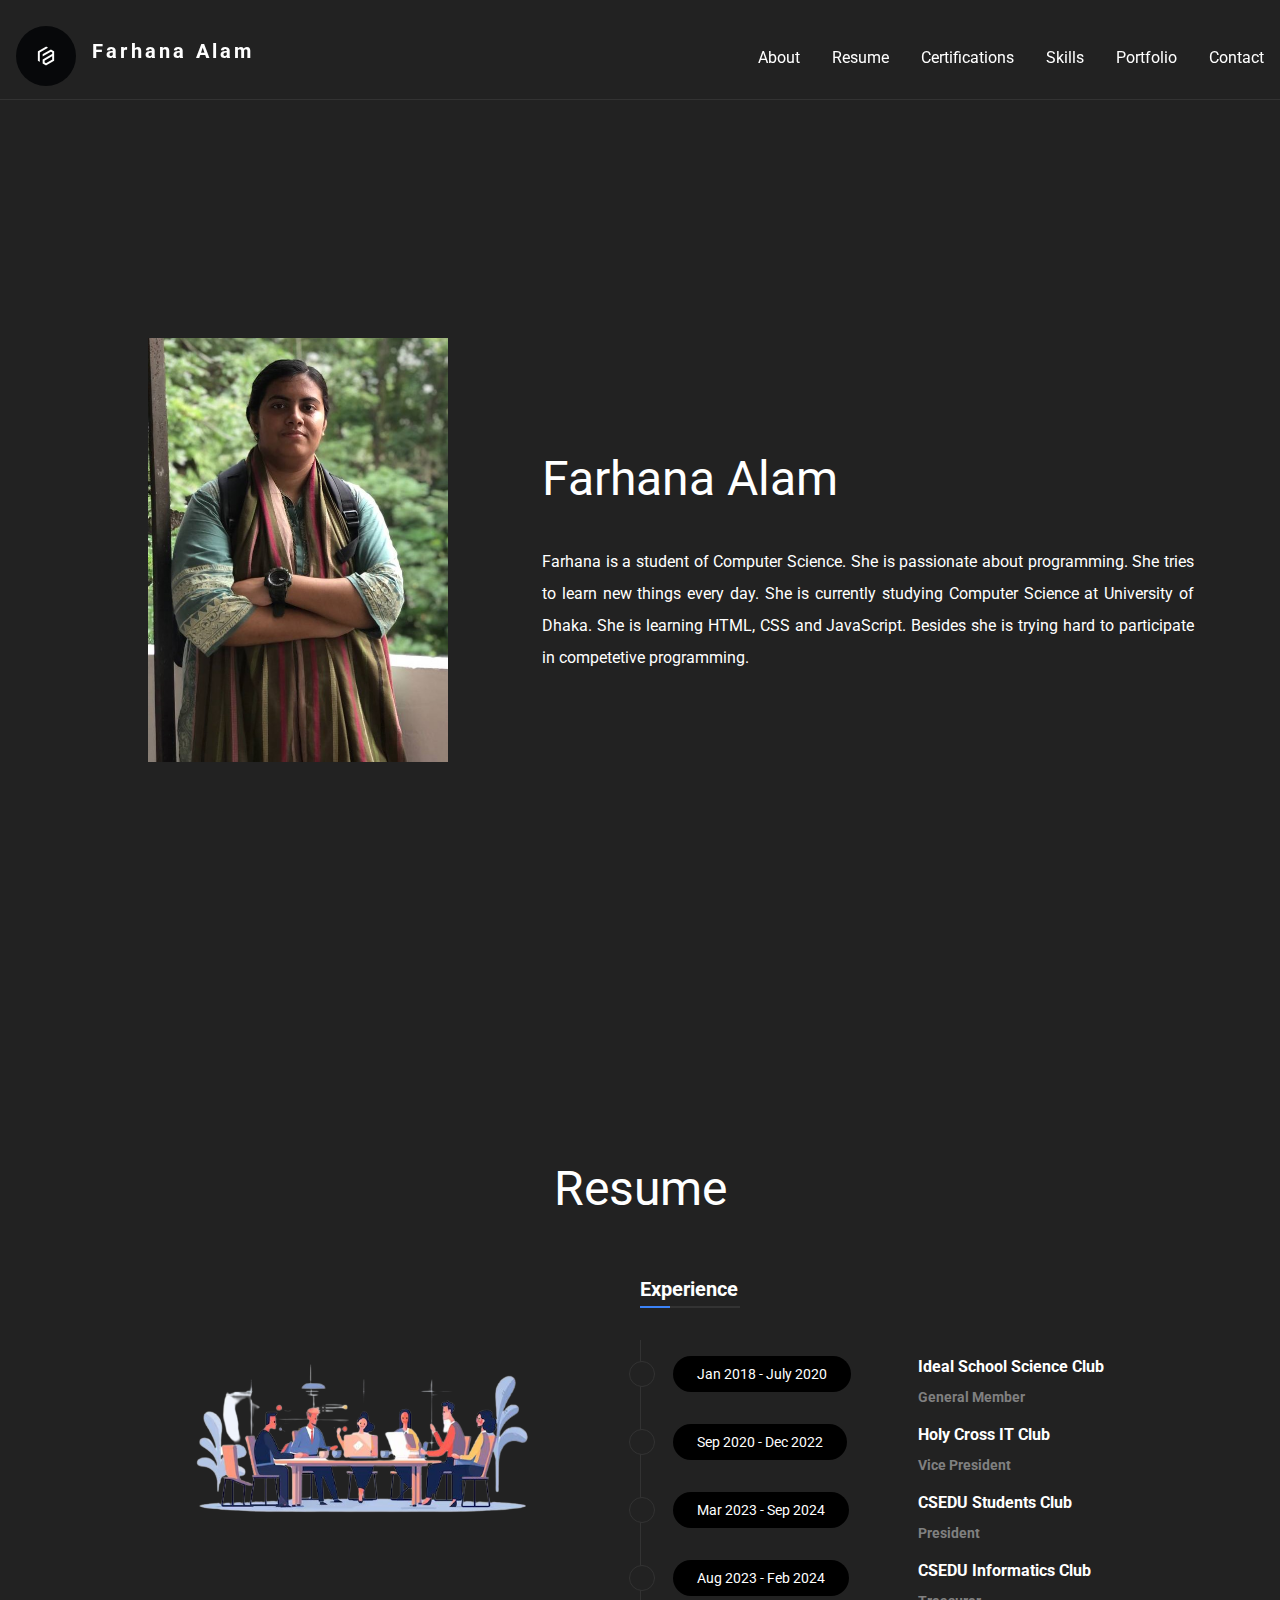
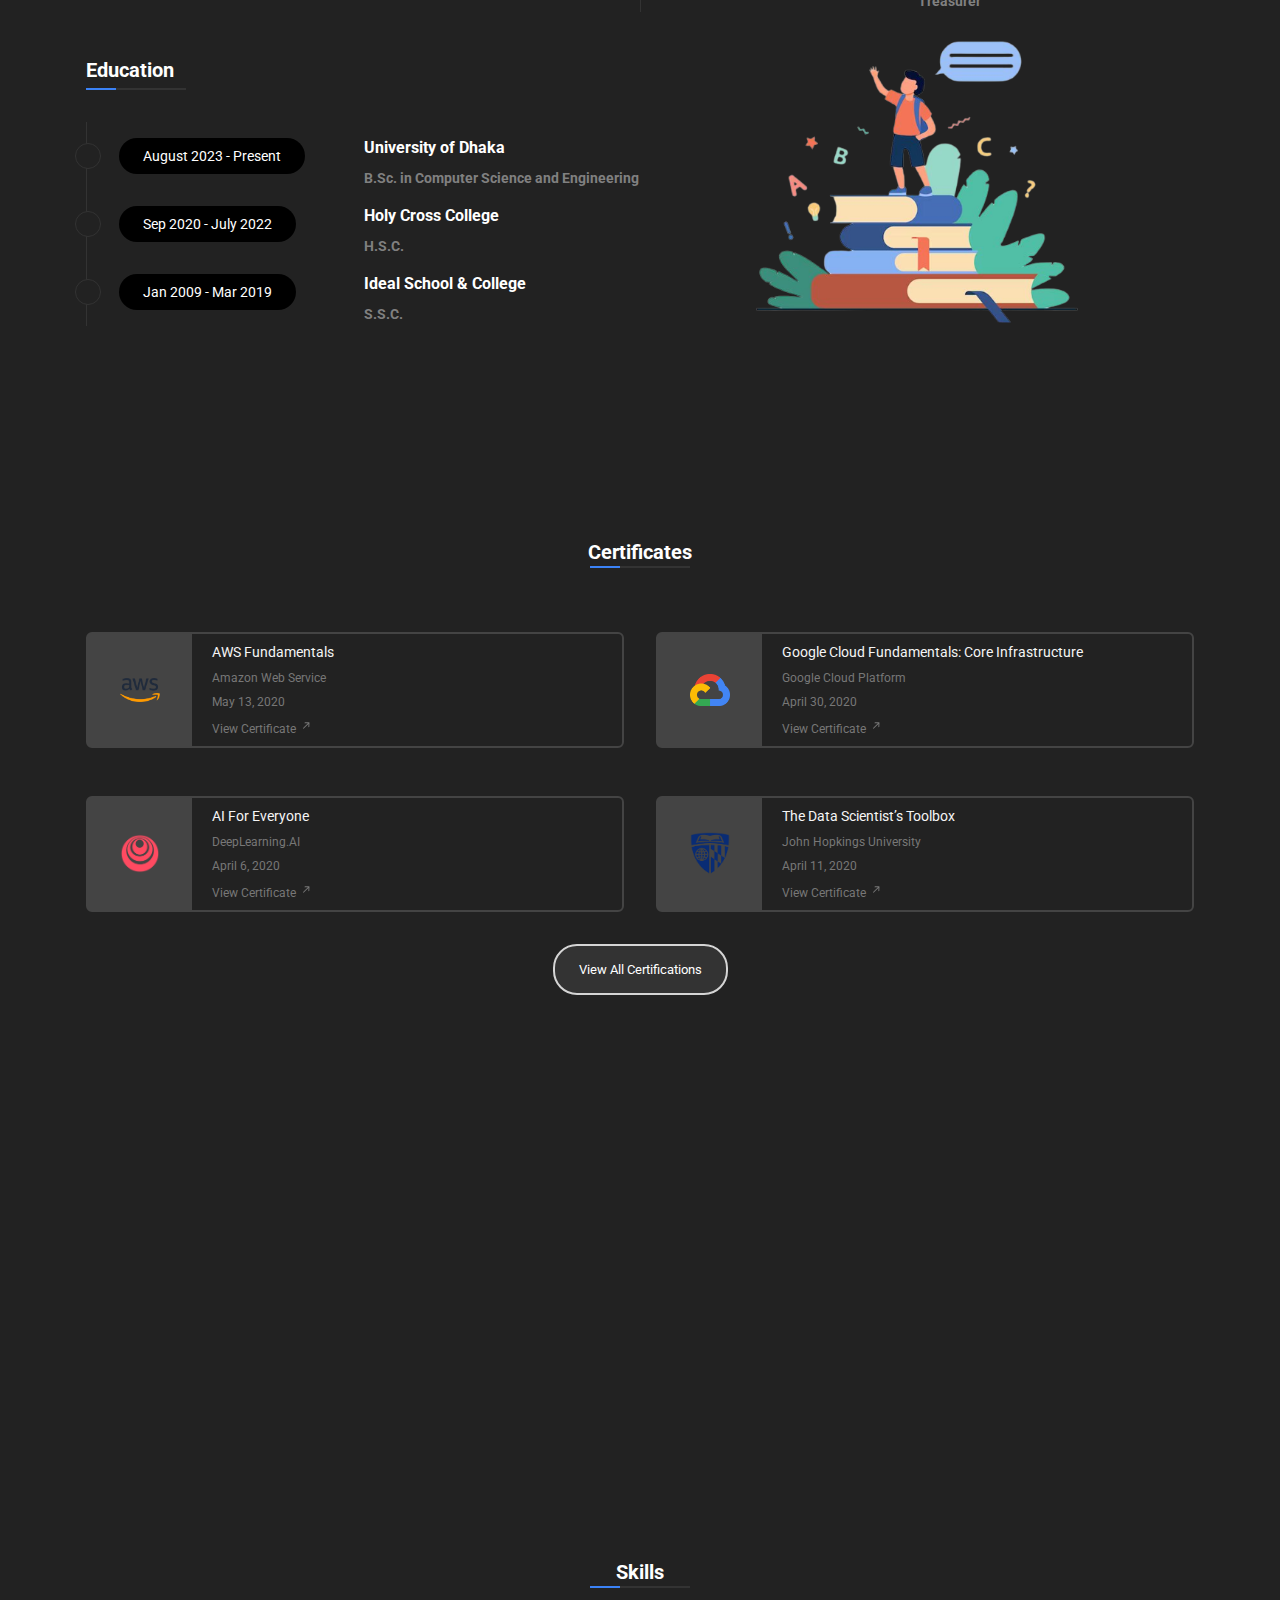
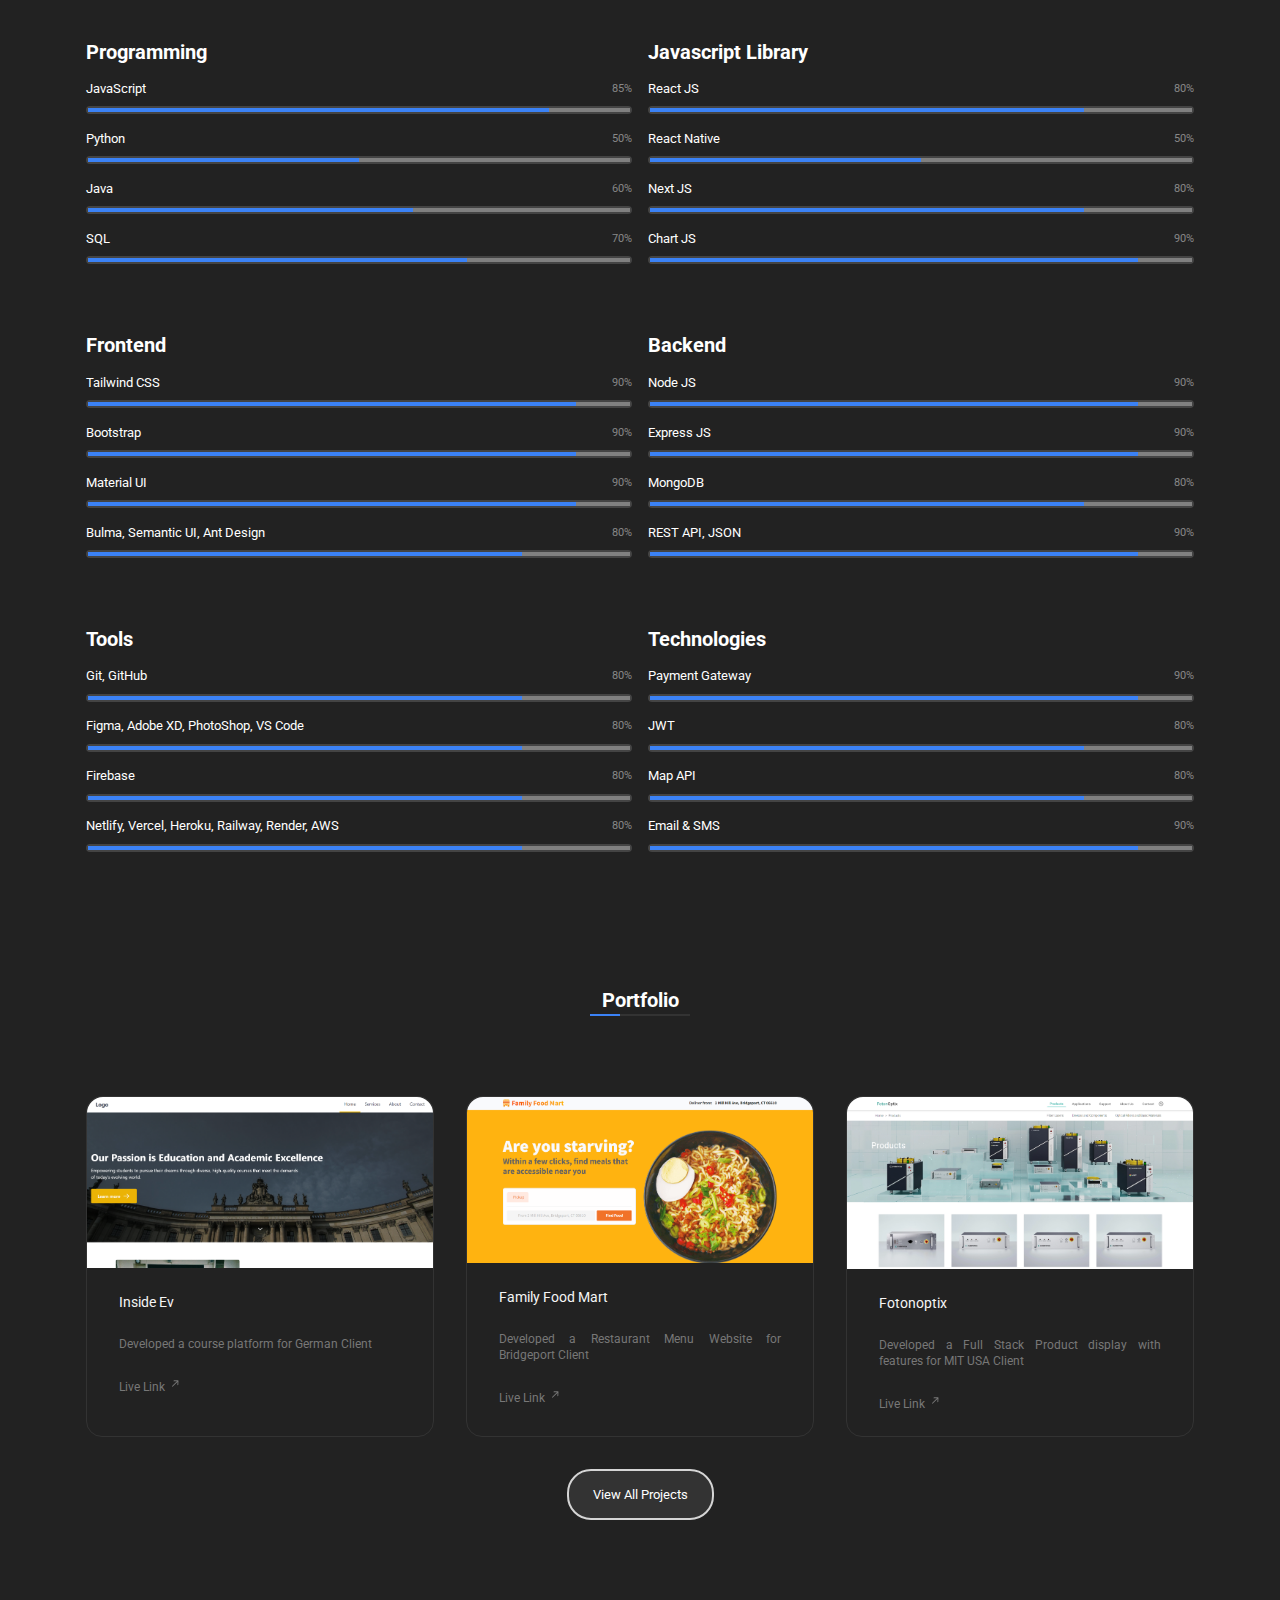
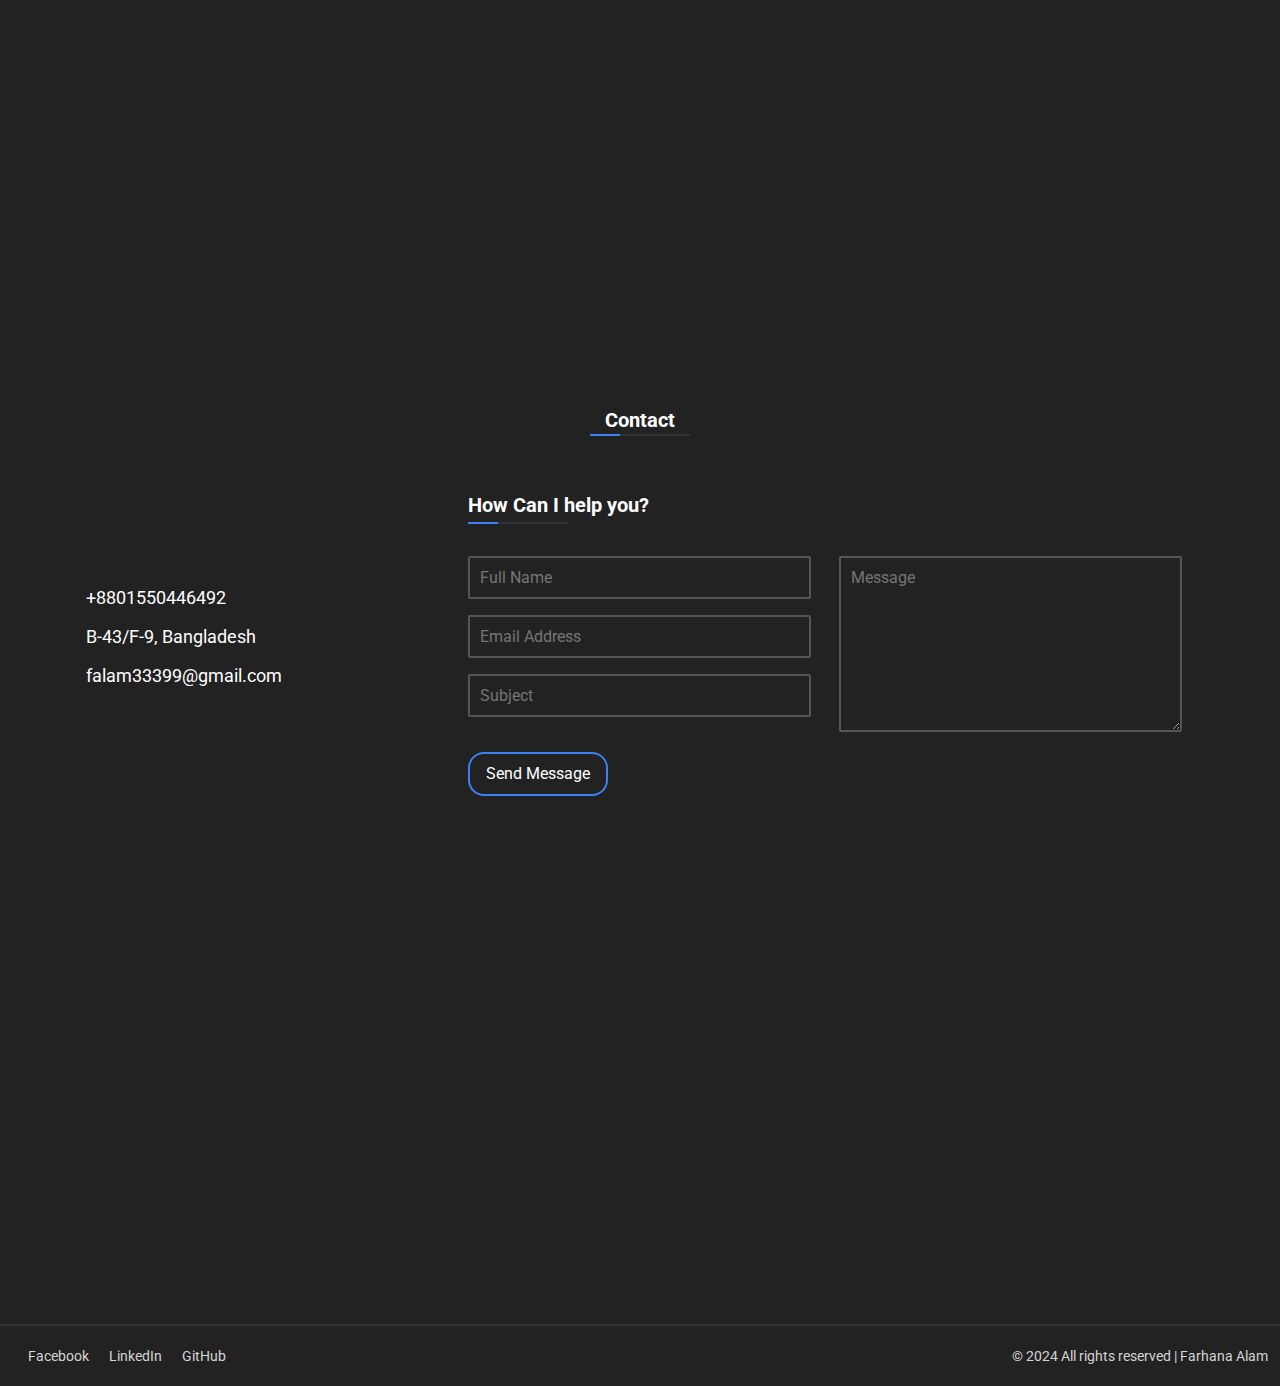
==== index.html @ c60d5c32 "Add files via upload" ====
<!DOCTYPE html>
<html lang="en">

<head>
    <meta charset="UTF-8">
    <meta name="viewport" content="width=device-width, initial-scale=1.0">

    <!-- meta tags for SEO -->
    <meta name="title" content="Farhana Alam - CS Student">
    <meta name="description"
        content="Farhana is a student of Computer Science. She is passionate about programming.">
    <meta name="keywords"
        content="Farhana,Alam,CS,Computer Science,Programming,HTML,CSS,JavaScript">
    <meta name="robots" content="index, follow">
    <meta http-equiv="Content-Type" content="text/html; charset=utf-8">
    <meta name="language" content="English">
    <meta name="revisit-after" content="2 days">
    <meta name="author" content="Farhana Alam">

    <!-- Favicon -->
    <link rel="shortcut icon" href="./images/logo.jpg" type="image/x-icon">
    <title>Farhana Alam | Portfolio</title>
    <!-- styles -->
    <link rel="stylesheet" href="./css/styles.css">
    <!-- Google Fonts -->
    <link rel="preconnect" href="https://fonts.googleapis.com">
    <link rel="preconnect" href="https://fonts.gstatic.com" crossorigin>
    <link href="https://fonts.googleapis.com/css2?family=Roboto&display=swap" rel="stylesheet">
</head>

<body>
    <!-- Navbar -->
    <nav class="navbar">
        <div class="navbar-container">
            <div class="nav-left">
                <div class="">
                    <a href="/"><img src="./images/logo.jpg" alt="logo" width="60" class="logo"></a>
                </div>
                <div class="">
                    <h1 class="nav-name">Farhana Alam</h1>
                </div>
            </div>

            <ul class="nav-items-container">
                <li class="nav-items"><a class="nav-items-link" href="#about">About</a></li>
                <li class="nav-items"><a class="nav-items-link" href="#resume">Resume</a></li>
                <li class="nav-items"><a class="nav-items-link" href="#certifications">Certifications</a></li>
                <li class="nav-items"><a class="nav-items-link" href="#skills">Skills</a></li>
                <li class="nav-items"><a class="nav-items-link" href="#portfolio">Portfolio</a></li>
                <li class="nav-items"><a class="nav-items-link" href="#contact">Contact</a></li>
            </ul>
        </div>
    </nav>

    <!-- Hero Section -->
    <div id="about" class="container">
        <div class="hero-container">
            <div class="hero-left">
                <img src="./images/Farhana.jpg" alt="photo" width="300" class="hero-image">
            </div>

            <div class="hero-right">
                <h2 class="title">Farhana Alam</h2>
                <p class="description">Farhana is a student of Computer Science. She is passionate about programming. She tries to learn new things every day. She is currently studying Computer Science at University of Dhaka. She is learning HTML, CSS and JavaScript. Besides she is trying hard to participate in competetive programming.</p>
            </div>
        </div>
    </div>

    <!-- Resume Section -->
    <div id="resume" class="container">
        <div class="resume-container">
            <h2 class="title">Resume</h2>

            <div class="resume-sub-container">

                <div class="resume-left">
                    <img src="./images/experience.png" width="400" class="resume-image" alt="experience logo">
                </div>

                <div class="resume-right">
                    <h3 class="subtitle">Experience</h3>
                    <div class="line">
                        <div class="inner-line"></div>
                    </div>

                    <div class="resume-list">
                        <div class="resume-duration-container">
                            <div class="round-div"></div>
                            <div class="resume-duration">Jan 2018 - July 2020</div>
                        </div>
                        <div class="resume-description">
                            <h2 class="resume-company">Ideal School Science  Club</h2>
                            <h3 class="resume-designation">General Member</h3>
                        </div>
                    </div>

                    <div class="resume-list">
                        <div class="resume-duration-container">
                            <div class="round-div"></div>
                            <div class="resume-duration">Sep 2020 - Dec 2022</div>
                        </div>
                        <div class="resume-description">
                            <h2 class="resume-company">Holy Cross IT Club</h2>
                            <h3 class="resume-designation">Vice President</h3>
                        </div>
                    </div>

                    <div class="resume-list">
                        <div class="resume-duration-container">
                            <div class="round-div"></div>
                            <div class="resume-duration">Mar 2023 - Sep 2024</div>
                        </div>
                        <div class="resume-description">
                            <h2 class="resume-company">CSEDU Students Club</h2>
                            <h3 class="resume-designation">President</h3>
                        </div>
                    </div>

                    <div class="resume-list">
                        <div class="resume-duration-container">
                            <div class="round-div"></div>
                            <div class="resume-duration">Aug 2023 - Feb 2024</div>
                        </div>
                        <div class="resume-description">
                            <h2 class="resume-company">CSEDU Informatics Club</h2>
                            <h3 class="resume-designation">Treasurer</h3>
                        </div>
                    </div>

                    
                </div>
            </div>

            <div class="resume-sub-container">
                <div class="resume-left">
                    <h3 class="subtitle">Education</h3>
                    <div class="line">
                        <div class="inner-line"></div>
                    </div>

                    <div class="resume-list">
                        <div class="resume-duration-container">
                            <div class="round-div"></div>
                            <div class="resume-duration">August 2023 - Present</div>
                        </div>
                        <div class="resume-description">
                            <h2 class="resume-company">University of Dhaka</h2>
                            <h3 class="resume-designation">B.Sc. in Computer Science and Engineering</h3>
                        </div>
                    </div>

                    

                    <div class="resume-list">
                        <div class="resume-duration-container">
                            <div class="round-div"></div>
                            <div class="resume-duration">Sep 2020 - July 2022</div>
                        </div>
                        <div class="resume-description">
                            <h2 class="resume-company">Holy Cross College</h2>
                            <h3 class="resume-designation">H.S.C.</h3>
                        </div>
                    </div>

                    <div class="resume-list">
                        <div class="resume-duration-container">
                            <div class="round-div"></div>
                            <div class="resume-duration">Jan 2009 - Mar 2019</div>
                        </div>
                        <div class="resume-description">
                            <h2 class="resume-company">Ideal School & College</h2>
                            <h3 class="resume-designation">S.S.C.</h3>
                        </div>
                    </div>

                </div>

                <div class="resume-right">
                    <img src="./images/education.png" width="400" class="resume-image" alt="education">
                </div>
            </div>
        </div>
    </div>

    <!-- Certifications -->
    <div id="certifications" class="container">
        <div class="certificates-container">
            <div class="subtitle-container">
                <h3 class="subtitle">Certificates</h3>
                <div class="line">
                    <div class="inner-line"></div>
                </div>
            </div>

            <div class="certificates-sub-container">
                <div class="certification-list">
                    <div class="certificate-logo-container">
                        <img class="certificate-logo" src="./images/aws.png" width="40" alt="">
                    </div>

                    <div class="certificate-description">
                        <h2 class="certificate-name">AWS Fundamentals</h2>
                        <h3 class="certificate-org-name">Amazon Web Service</h3>
                        <p class="certificate-date">May 13, 2020</p>
                        <a href="https://www.coursera.org/account/accomplishments/specialization/certificate/WVQSEVGP9U6B"
                            target="_blank" class="certificate-link">View Certificate <img src="./images/upperright.svg"
                                class="upper-right-icon" width="15" alt=""></a>
                    </div>
                </div>

                <div class="certification-list">
                    <div class="certificate-logo-container">
                        <img class="certificate-logo" src="./images/gcp.png" width="40" alt="">
                    </div>

                    <div class="certificate-description">
                        <h2 class="certificate-name">Google Cloud Fundamentals: Core Infrastructure</h2>
                        <h3 class="certificate-org-name">Google Cloud Platform</h3>
                        <p class="certificate-date">April 30, 2020</p>
                        <a href="https://www.coursera.org/account/accomplishments/certificate/CPB5Z6UFC4RP"
                            target="_blank" class="certificate-link">View Certificate <img src="./images/upperright.svg"
                                class="upper-right-icon" width="15" alt=""></a>
                    </div>
                </div>

                <div class="certification-list">
                    <div class="certificate-logo-container">
                        <img class="certificate-logo" src="./images/deeplearningai.png" width="40" alt="">
                    </div>

                    <div class="certificate-description">
                        <h2 class="certificate-name">AI For Everyone</h2>
                        <h3 class="certificate-org-name">DeepLearning.AI</h3>
                        <p class="certificate-date">April 6, 2020</p>
                        <a href="https://www.coursera.org/account/accomplishments/certificate/7JKWDTKC3J8Q"
                            target="_blank" class="certificate-link">View Certificate <img src="./images/upperright.svg"
                                class="upper-right-icon" width="15" alt=""></a>
                    </div>
                </div>

                <div class="certification-list">
                    <div class="certificate-logo-container">
                        <img class="certificate-logo" src="./images/johnhopkingsuni.png" width="40" alt="">
                    </div>

                    <div class="certificate-description">
                        <h2 class="certificate-name">The Data Scientist’s Toolbox</h2>
                        <h3 class="certificate-org-name">John Hopkings University</h3>
                        <p class="certificate-date">April 11, 2020</p>
                        <a href="https://www.coursera.org/account/accomplishments/certificate/5FUU6Z6RCQXF"
                            target="_blank" class="certificate-link">View Certificate <img src="./images/upperright.svg"
                                class="upper-right-icon" width="15" alt=""></a>
                    </div>
                </div>

            </div>

            <div class="certificate-link-container">
                <a href="https://www.linkedin.com/in/eftykharrahman/details/certifications/" class="certificates-link"
                    target="_blank"><button class="certificates-btn">View All Certifications</button></a>
            </div>
        </div>
    </div>

    <!-- Skills -->
    <div id="skills" class="container">
        <div class="skills-container">
            <div class="subtitle-container">
                <h3 class="subtitle">Skills</h3>
                <div class="line">
                    <div class="inner-line"></div>
                </div>
            </div>

            <div class="skills-sub-container">
                <div class="skills-progress-container">
                    <h3 class="subtitle">Programming</h3>

                    <div class="skills-progress">
                        <span class="skill">JavaScript</span>
                        <span class="percentage">85%</span>
                    </div>
                    <progress class="progress" value="85" max="100">85%</progress>

                    <div class="skills-progress">
                        <span class="skill">Python</span>
                        <span class="percentage">50%</span>
                    </div>
                    <progress class="progress" value="50" max="100">50%</progress>

                    <div class="skills-progress">
                        <span class="skill">Java</span>
                        <span class="percentage">60%</span>
                    </div>
                    <progress class="progress" value="60" max="100">60%</progress>

                    <div class="skills-progress">
                        <span class="skill">SQL</span>
                        <span class="percentage">70%</span>
                    </div>
                    <progress class="progress" value="70" max="100">70%</progress>
                </div>

                <div class="skills-progress-container">
                    <h3 class="subtitle">Javascript Library</h3>

                    <div class="skills-progress">
                        <span class="skill">React JS</span>
                        <span class="percentage">80%</span>
                    </div>
                    <progress class="progress" value="80" max="100">80%</progress>

                    <div class="skills-progress">
                        <span class="skill">React Native</span>
                        <span class="percentage">50%</span>
                    </div>
                    <progress class="progress" value="50" max="100">50%</progress>

                    <div class="skills-progress">
                        <span class="skill">Next JS</span>
                        <span class="percentage">80%</span>
                    </div>
                    <progress class="progress" value="80" max="100">80%</progress>

                    <div class="skills-progress">
                        <span class="skill">Chart JS</span>
                        <span class="percentage">90%</span>
                    </div>
                    <progress class="progress" value="90" max="100">90%</progress>
                </div>

                <div class="skills-progress-container">
                    <h3 class="subtitle">Frontend</h3>

                    <div class="skills-progress">
                        <span class="skill">Tailwind CSS</span>
                        <span class="percentage">90%</span>
                    </div>
                    <progress class="progress" value="90" max="100">90%</progress>

                    <div class="skills-progress">
                        <span class="skill">Bootstrap</span>
                        <span class="percentage">90%</span>
                    </div>
                    <progress class="progress" value="90" max="100">90%</progress>

                    <div class="skills-progress">
                        <span class="skill">Material UI</span>
                        <span class="percentage">90%</span>
                    </div>
                    <progress class="progress" value="90" max="100">90%</progress>

                    <div class="skills-progress">
                        <span class="skill">Bulma, Semantic UI, Ant Design</span>
                        <span class="percentage">80%</span>
                    </div>
                    <progress class="progress" value="80" max="100">80%</progress>
                </div>

                <div class="skills-progress-container">
                    <h3 class="subtitle">Backend</h3>

                    <div class="skills-progress">
                        <span class="skill">Node JS</span>
                        <span class="percentage">90%</span>
                    </div>
                    <progress class="progress" value="90" max="100">90%</progress>

                    <div class="skills-progress">
                        <span class="skill">Express JS</span>
                        <span class="percentage">90%</span>
                    </div>
                    <progress class="progress" value="90" max="100">90%</progress>

                    <div class="skills-progress">
                        <span class="skill">MongoDB</span>
                        <span class="percentage">80%</span>
                    </div>
                    <progress class="progress" value="80" max="100">80%</progress>

                    <div class="skills-progress">
                        <span class="skill">REST API, JSON</span>
                        <span class="percentage">90%</span>
                    </div>
                    <progress class="progress" value="90" max="100">90%</progress>
                </div>

                <div class="skills-progress-container">
                    <h3 class="subtitle">Tools</h3>

                    <div class="skills-progress">
                        <span class="skill">Git, GitHub</span>
                        <span class="percentage">80%</span>
                    </div>
                    <progress class="progress" value="80" max="100">80%</progress>

                    <div class="skills-progress">
                        <span class="skill">Figma, Adobe XD, PhotoShop, VS Code</span>
                        <span class="percentage">80%</span>
                    </div>
                    <progress class="progress" value="80" max="100">80%</progress>

                    <div class="skills-progress">
                        <span class="skill">Firebase</span>
                        <span class="percentage">80%</span>
                    </div>
                    <progress class="progress" value="80" max="100">80%</progress>

                    <div class="skills-progress">
                        <span class="skill">Netlify, Vercel, Heroku, Railway, Render, AWS</span>
                        <span class="percentage">80%</span>
                    </div>
                    <progress class="progress" value="80" max="100">80%</progress>
                </div>

                <div class="skills-progress-container">
                    <h3 class="subtitle">Technologies</h3>

                    <div class="skills-progress">
                        <span class="skill">Payment Gateway</span>
                        <span class="percentage">90%</span>
                    </div>
                    <progress class="progress" value="90" max="100">90%</progress>

                    <div class="skills-progress">
                        <span class="skill">JWT</span>
                        <span class="percentage">80%</span>
                    </div>
                    <progress class="progress" value="80" max="100">80%</progress>

                    <div class="skills-progress">
                        <span class="skill">Map API</span>
                        <span class="percentage">80%</span>
                    </div>
                    <progress class="progress" value="80" max="100">80%</progress>

                    <div class="skills-progress">
                        <span class="skill">Email & SMS</span>
                        <span class="percentage">90%</span>
                    </div>
                    <progress class="progress" value="90" max="100">90%</progress>
                </div>

            </div>

        </div>
    </div>

    <!-- Portfolio -->
    <div id="portfolio" class="container">
        <div class="portfolio-container">
            <div class="subtitle-container">
                <h3 class="subtitle">Portfolio</h3>
                <div class="line">
                    <div class="inner-line"></div>
                </div>
            </div>

            <div class="project-container">
                <div class="project-list">
                    <img class="project-image" src="./images/Inside Ev.png" alt="">
                    <div class="project-description">
                        <h2 class="project-name">Inside Ev</h2>
                        <p class="project-description">Developed a course platform for German Client</p>
                        <a href="https://inside-ev.netlify.App" target="_blank" class="project-link">Live Link <img
                                src="./images/upperright.svg" class="upper-right-icon" width="15" alt=""></a>
                    </div>
                </div>

                <div class="project-list">
                    <img class="project-image" src="./images/Family Food Mart.png" alt="">
                    <div class="project-description">
                        <h2 class="project-name">Family Food Mart</h2>
                        <p class="project-description">Developed a Restaurant Menu Website for Bridgeport Client</p>
                        <a href="https://iamraufu.github.io/familyFoodMart" target="_blank" class="project-link">Live Link <img
                                src="./images/upperright.svg" class="upper-right-icon" width="15" alt=""></a>
                    </div>
                </div>

                <div class="project-list">
                <img class="project-image" src="./images/fotonoptix.png" alt="">
                <div class="project-description">
                    <h2 class="project-name">Fotonoptix</h2>
                    <p class="project-description">Developed a Full Stack Product display with features for MIT USA Client</p>
                    <a href="https://fotonoptix.vercel.app" target="_blank" class="project-link">Live Link <img
                            src="./images/upperright.svg" class="upper-right-icon" width="15" alt=""></a>
                </div>
            </div>

            

            

            

            

            

            

        </div>

        <div class="project-link-container">
            <a href="https://github.com/mastermind-fa" class="projects-link" target="_blank"><button
                    class="projects-btn">View All Projects</button></a>
        </div>

    </div>
    </div>

    <!-- Contact -->
    <div id="contact" class="container">
        <div class="contact-container">
            <div class="subtitle-container">
                <h3 class="subtitle">Contact</h3>
                <div class="line">
                    <div class="inner-line"></div>
                </div>
            </div>

            <div class="contact-info-container">
                <div class="">
                    <a href="tel:+8801550446492">+8801550446492</a>
                    <p>B-43/F-9, Bangladesh</p>
                    <a href="mailto:falam33399@gmail.com">falam33399@gmail.com</a>
                </div>

                <div class="">
                    <h2 class="subtitle">How Can I help you?</h2>
                    <div class="line">
                        <div class="inner-line"></div>
                    </div>

                    <form>
                        <div class="">
                            <input class="input-field" placeholder="Full Name" type="text" name="name" id="name"
                                required>
                            <input class="input-field" placeholder="Email Address" type="email" name="email" id="email"
                                required>
                            <input class="input-field" placeholder="Subject" type="text" name="subject" id="subject"
                                required>
                        </div>

                        <div class="">
                            <textarea class="input-field" placeholder="Message" name="message" id="message" cols="30"
                                rows="8"></textarea>
                        </div>
                    </form>
                    <button class="contact-button">Send Message</button>
                </div>

            </div>
        </div>
    </div>

    <!-- Footer -->
    <footer>
        <div class="footer-container">
            <div class="">
                <a class="footer-link" href="https://www.facebook.com/cubie.fa.9/" target="_blank">Facebook</a>
                <a class="footer-link" href="https://www.linkedin.com/in/farhana-alam-191433331/" target="_blank">LinkedIn</a>
                <a class="footer-link" href="https://github.com/mastermind-fa" target="_blank">GitHub</a>
            </div>

            <div class="">
                <span>&copy; 2024 All rights reserved | Farhana Alam</span>
            </div>
        </div>
    </footer>

</body>

</html>
---- css/styles.css ----
* {
    font-family: 'Roboto', sans-serif;
    color: white;
    scroll-behavior: smooth;
}

body {
    background-color: #222;
    min-height: 100vh;
    margin: 0;
}


/* Navbar */

.navbar {
    position: sticky;
    top: 0;
    z-index: 1000;
    backdrop-filter: blur(4px);
    background-color: rgba(34, 34, 34, 0.25);
    border-bottom: 1px solid #333;
}

.navbar-container {
    display: flex;
    align-items: center;
    padding-top: 1rem;
}

.nav-left {
    display: flex;
}

.logo {
    border-radius: 50%;
    margin: 0 1rem;
}

.nav-name {
    font-size: 20px;
    line-height: 1.5rem;
    letter-spacing: 0.2rem;
}

.nav-items-container {
    display: flex;
    flex-wrap: wrap;
    margin-left: auto;
}

.nav-items {
    margin: 1rem;
    list-style-type: none;
}

.nav-items-link {
    text-decoration: none;
}

.nav-items-link:hover {
    color: #3b82f6;
}

@media (max-width:873px) {
    .navbar-container {
        display: block;
    }
    .nav-items-container {
        padding: 0px;
    }
}


/* Hero */

.hero-container {
    display: flex;
    flex-wrap: wrap;
    justify-content: space-between;
    align-items: center;
    min-height: 100vh;
    /* margin-top: 2rem; */
}

/* hero image, resume image, certificate image */
.hero-image,
.resume-image,
.certificate-logo,
.project-image {
    max-width: 100%;
    height: auto;
    margin: 0 auto;
    display: block;
}

.hero-left,
.hero-right {
    width: 100%;
}

.title {
    text-align: center;
    font-size: 3rem;
    font-weight: 400;
}

.hero-container .title {
    text-align: left;
    padding-left: 1rem;
}

.description {
    padding: 0 1rem;
    font-size: 1rem;
    line-height: 2rem;
    text-align: justify;
}


/* Resume */

.resume-container,
.certificates-container,
.skills-container,
.portfolio-container,
.contact-container {
    margin-top: 1rem;
    padding: 6.5rem 1rem 0 1rem;
    min-height: 100vh;
}

.subtitle {
    font-size: 1.25rem;
    line-height: 1.6rem;
    margin-bottom: 0;
}

.subtitle-container>.subtitle,
.subtitle-container>.line {
    text-align: center;
    margin: 0 auto;
    display: block;
}

.line {
    background-color: #333;
    width: 100px;
    height: 2px;
    margin: 0.25rem 0 2rem 0;
}

.inner-line {
    background-color: rgb(59 130 246);
    width: 30px;
    height: 2px;
}

.resume-sub-container {
    /* display: flex;
    flex-wrap: wrap;
    justify-content: space-between;
    align-items: center; */
    display: grid;
    grid-template-columns: repeat(2, minmax(0, 1fr));
    align-items: center;
}

.resume-list {
    position: relative;
    /* display: flex;
    flex-wrap: wrap;
    justify-content: space-around; */
    display: grid;
    grid-template-columns: repeat(2, minmax(0, 1fr));
    grid: 1.25rem;
    align-items: center;
    border-left: 1px solid #333;
}

.resume-duration-container {
    display: flex;
    align-items: center;
    padding-left: 2rem;
    /* justify-content: space-between; */
}

.round-div {
    height: 24px;
    width: 24px;
    border-radius: 50%;
    border: 1px solid #333;
    background-color: #222;
    position: absolute;
    left: -12.5px;
}

.resume-duration {
    background-color: black;
    /* width: 150px; */
    width: auto;
    border-radius: 1.5rem;
    margin: 1rem 0;
    padding: 0.5rem 1.5rem;
    font-size: 0.875rem;
    line-height: 1.25rem;
    text-align: center;
}

.resume-company {
    font-size: 1rem;
    line-height: 1.5rem;
    margin-bottom: 0.5rem;
}

.resume-designation {
    color: grey;
    font-size: 0.875rem;
    line-height: 1.25rem;
    margin: 0;
}


/* Certificates */

.certificates-sub-container{
    display: grid;
    grid-template-columns: repeat(2, minmax(0,1fr));
    gap: 2rem;
    margin-top: 3rem;
}

.certification-list {
    display: flex;
    align-items: center;
    gap: 1.25rem;
    border: 2px solid #444;
    border-radius: 0.375rem;
    transition: transform 0.3s ease;
    margin-top: 1rem;
    min-height: 100px;
}

.certification-list:hover{
    transform: translateY(-0.5rem);
}

.certificate-logo-container{
    display: flex;
    justify-content: center;
    align-items: center;
    padding: 2rem;
    background-color: #444;
    height: 3rem;
}

.certificate-name,
.project-name
{
    color: #f5f5f5;
    font-size: 14px;
    line-height: 20px;
    font-weight: 400;
    margin: 0;
}

.certificate-org-name, 
.certificate-date, 
.certificate-link,
.project-description,
.project-link
{
    font-size: 12px;
    line-height: 16px;
    font-weight: 400;
    color:#777;
    margin: 8px 0;
}

.certificate-link-container,
.project-link-container
{
    margin-top: 2rem;
    display: flex;
    justify-content: center;
    align-items: center;
}

.certificate-link,
.projects-link
{
    padding-top: 1rem 0;
}
.certificates-link, 
.certificate-link,
.project-link {
    text-decoration: none;
}

.certificate-link:hover,
.project-link:hover{
    text-decoration: underline;
}

.certificates-btn, 
.projects-btn{
    padding: 1rem 1.5rem;
    background-color: #333;
    border: 2px solid #d5d5d5;
    border-radius: 1.5rem;
    cursor: pointer;
}

.certificates-btn:hover, 
.projects-btn:hover{
    background-color: #d5d5d5;
    color: #333;
    font-weight: 700;
}

/* Skills */
.skills-sub-container {
    display: grid;
    grid-template-columns: repeat(2, minmax(0, 1fr));
    gap: 1rem;
    margin-top: 1rem;
}

.skills-progress-container {
    margin: 1rem 0;
}

.skills-progress {
    margin-top: 1rem;
    display: flex;
    justify-content: space-between;
    align-items: center;
}

.skill {
    font-size: 13px;
}

.percentage {
    color: #888;
    font-size: 11px;
}

.progress {
    height: 0.5rem;
    width: 100%;
    border: 2px solid #444;
    border-radius: 0.5rem;
    /* margin-top: 0.25rem; */
    accent-color: #444;
}

progress::-webkit-progress-value {
    background-color: rgb(59 130 246);
}

/* Portfolio */
.project-container{
    display: grid;
    grid-template-columns: repeat(3, minmax(0,1fr));
    gap: 2rem;
    margin-top: 3rem;
}

.project-list{
    margin-top: 2rem;
    border: 1px solid #333;
    border-radius: 1rem;
}

.project-list:hover{
    background-color: #333;
}

.project-image{
    border-top-right-radius: 1rem;
    border-top-left-radius: 1rem;
}

.project-name, 
.project-description,
.project-link{
    padding-left: 1rem;
}

.project-description{
    padding: 1rem;
    text-align: justify;
}

/* Contact */
.contact-info-container{
    display: grid;
    grid-template-columns: 33% 1fr;
    gap: 1rem;
    justify-content: space-between;
    align-items: center;
    margin-top: 2.5rem;
}

.contact-info-container a, 
.contact-info-container p {
    text-decoration: none;
    font-size: 18px;
}

form{
    display: grid;
    grid-template-columns: repeat(2, minmax(0, 1fr));
    gap: 1rem;
}

.input-field{
    background-color: transparent;
    border: 2px solid #555;
    border-radius: 2px;
    width: 90%;
    padding: 0.625rem;
    margin-bottom: 1rem;
    font-size: 1rem;
}

.input-field:focus{
    outline: none;
}

.contact-button{
    border: 2px solid #3b82f6;
    background-color: transparent;
    padding: 0.5rem 1rem;
    border-radius: 1rem;
    font-size: 1rem;
    line-height: 1.5rem;
    font-weight: 400;
}

.contact-button:hover{
    background-color: #3b82f6;
    cursor: pointer;
}

/* Footer */
.footer-container{
    display: flex;
    justify-content: space-between;
    align-items: center;
    padding: 1.25rem 0.75rem;
    border-top: 2px solid #333;
    margin-top: 1rem;
}

.footer-link, 
footer span{
    color: #d5d5d5;
    font-size: 14px;
    line-height: 20px;
    margin: 0;
    text-decoration: none;
    margin-left: 1rem;
}

.container {
    width: 100%;
    margin-right: auto;
    margin-left: auto;
}

@media (min-width: 576px) {
    .container {
        max-width: 540px;
    }
}

@media (max-width: 576px) {
    .project-container {
        display: block;
    }
}

@media (min-width: 768px) {
    .container {
        max-width: 720px;
    }
}

@media (min-width: 992px) {
    .container {
        max-width: 960px;
    }
    .hero-left {
        width: 40%;
    }
    .hero-right {
        width: 60%;
    }
}

@media (max-width: 992px) {
    .navbar {
        background-color: rgba(34, 34, 34, 1);
    }
    .resume-sub-container,
    .resume-list,
    .certificates-sub-container,
    .skills-sub-container,
    .contact-info-container,
    form,
    .footer-container {
        display: block;
    }

    .project-container{
        grid-template-columns: repeat(2,minmax(0,1fr));
    }

    .footer-container{
        text-align: center;
    }

    .resume-description {
        padding-left: 2rem;
    }
}

@media (min-width: 1200px) {
    .container {
        max-width: 1140px;
    }
}

@media (min-width: 1400px) {
    .container {
        max-width: 1320px;
    }
}
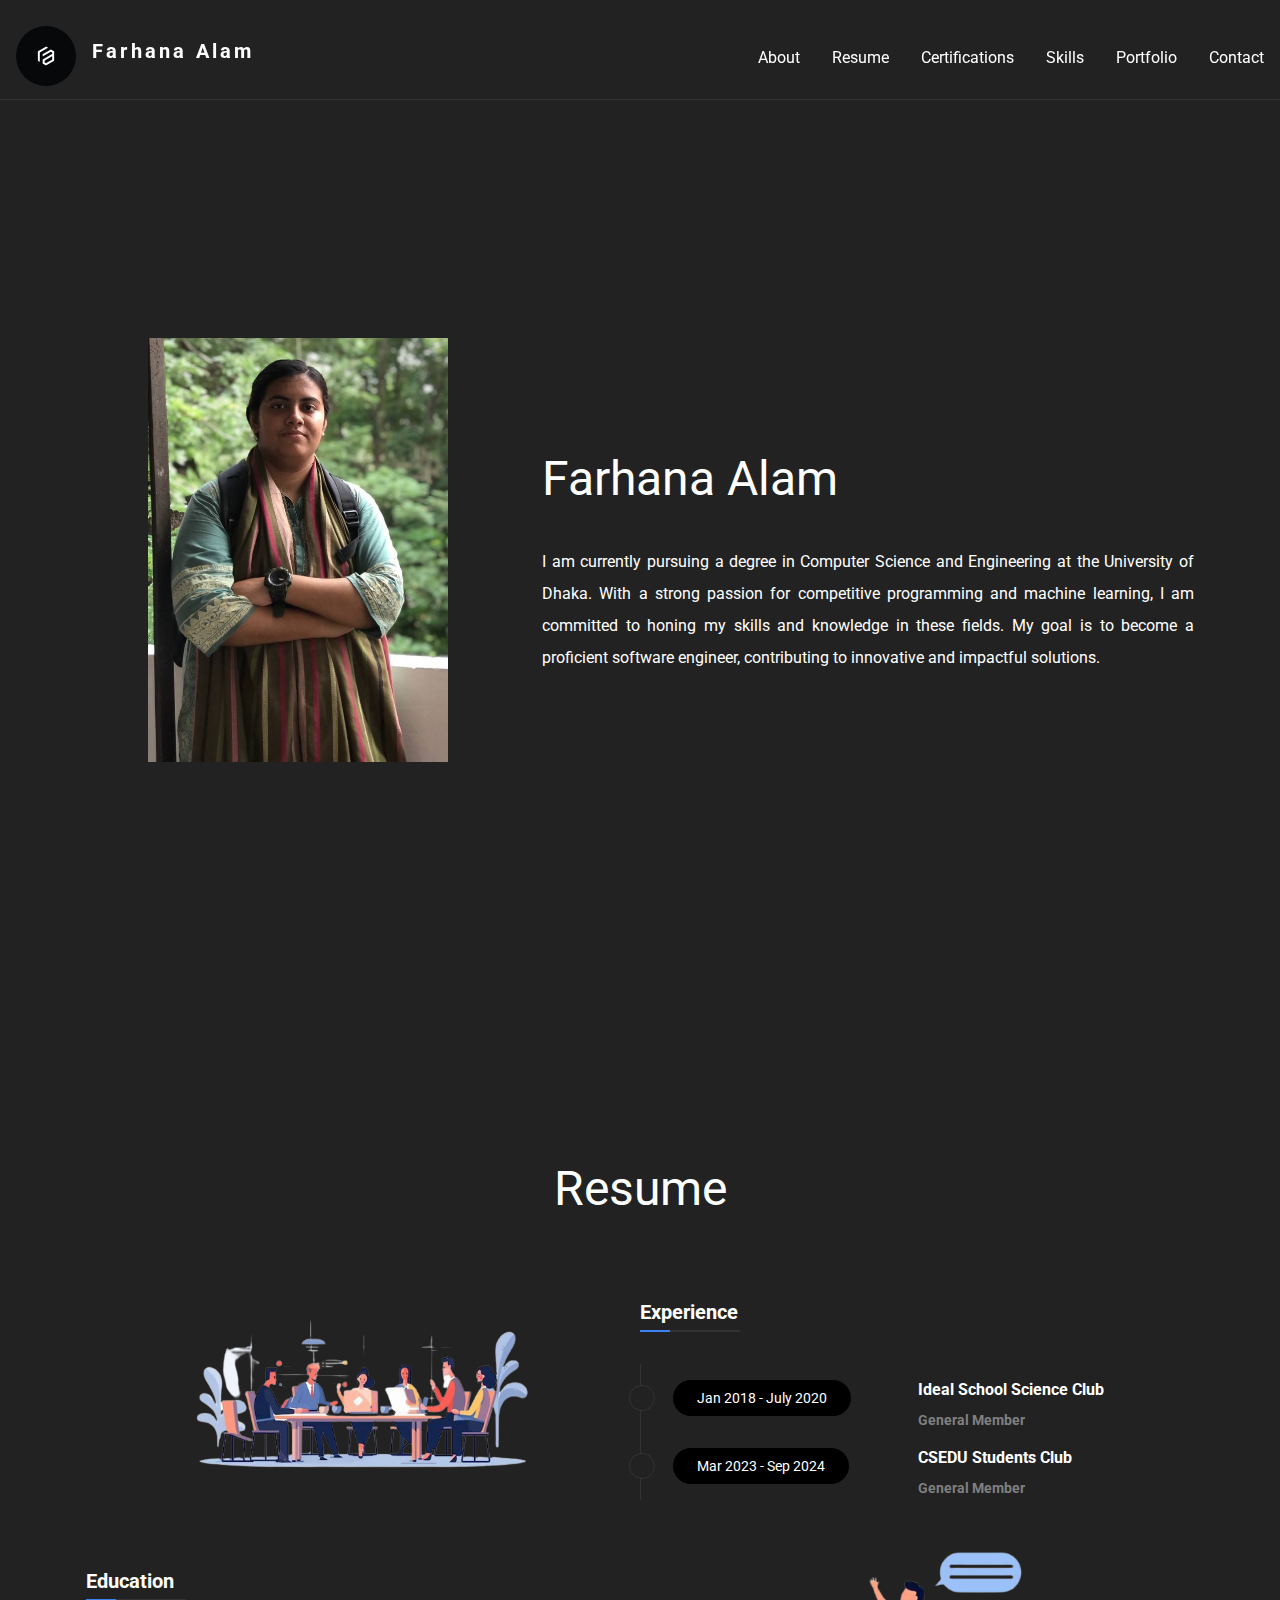
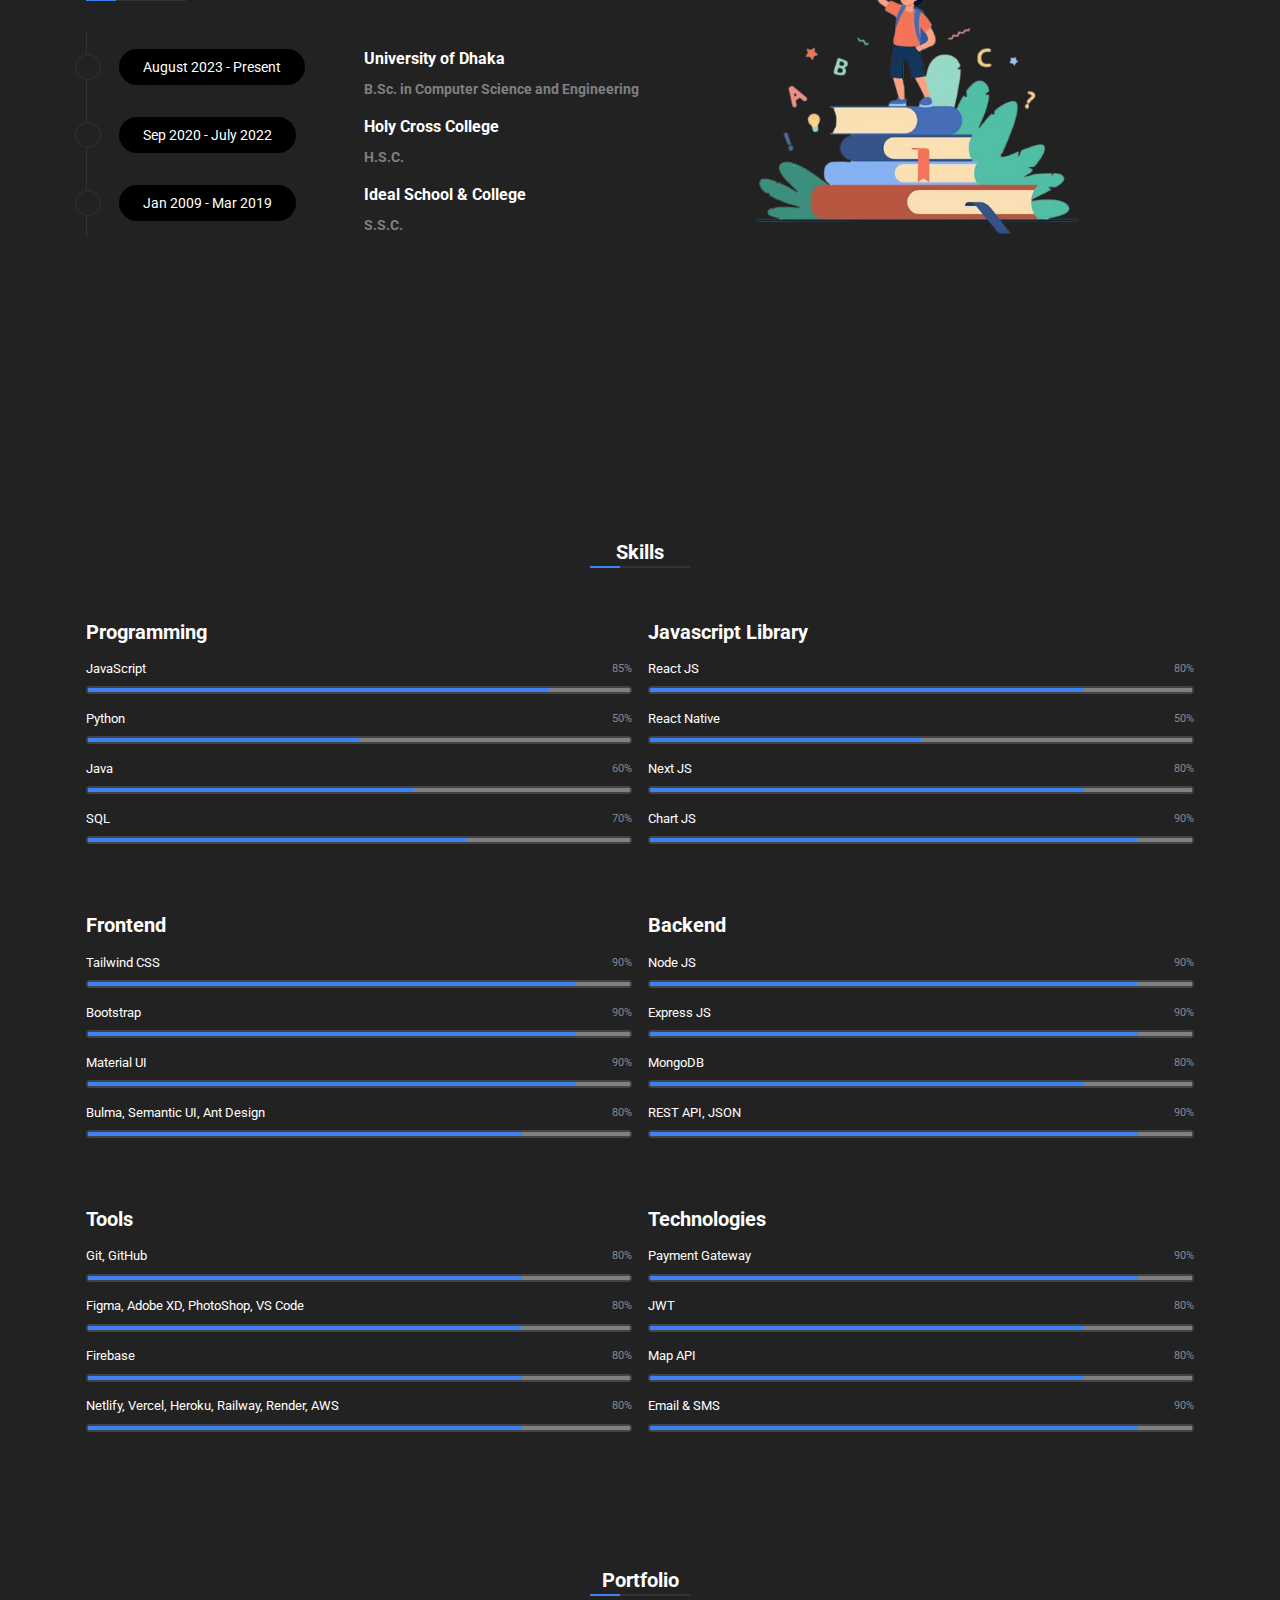
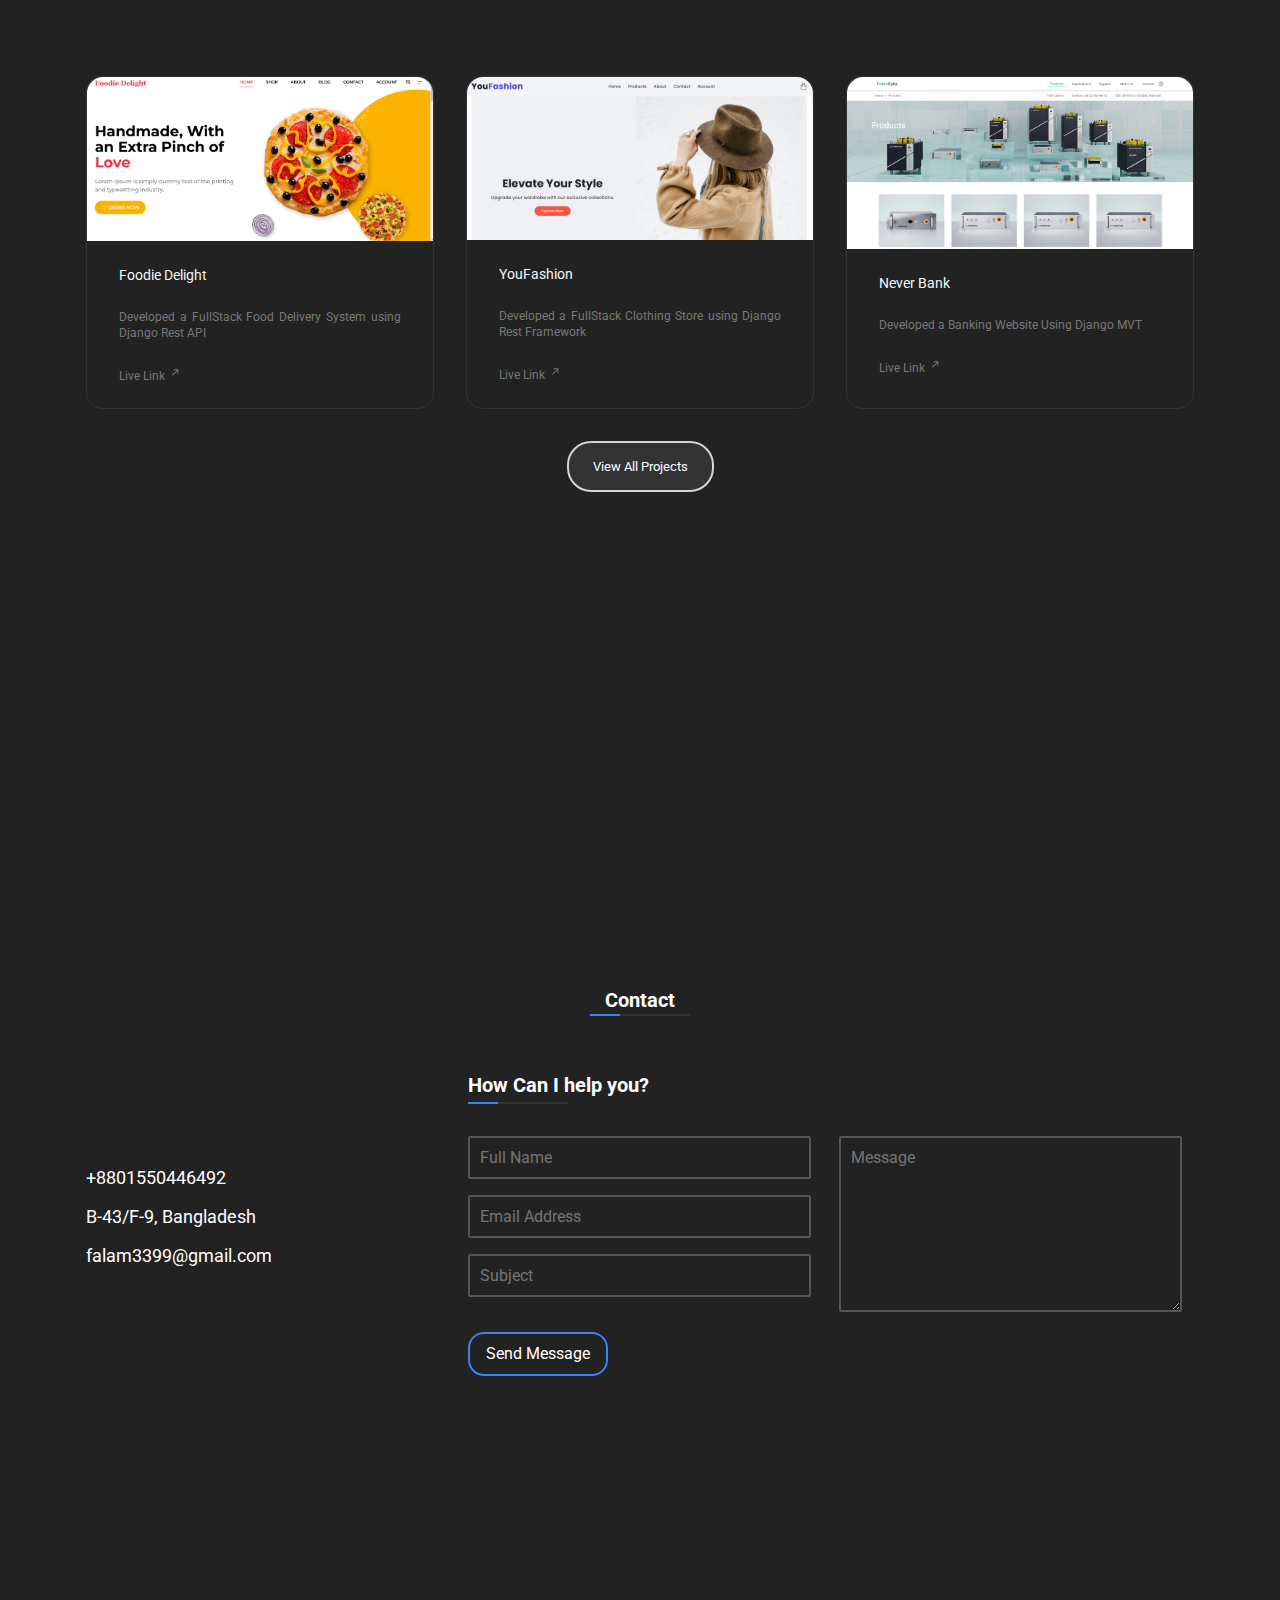
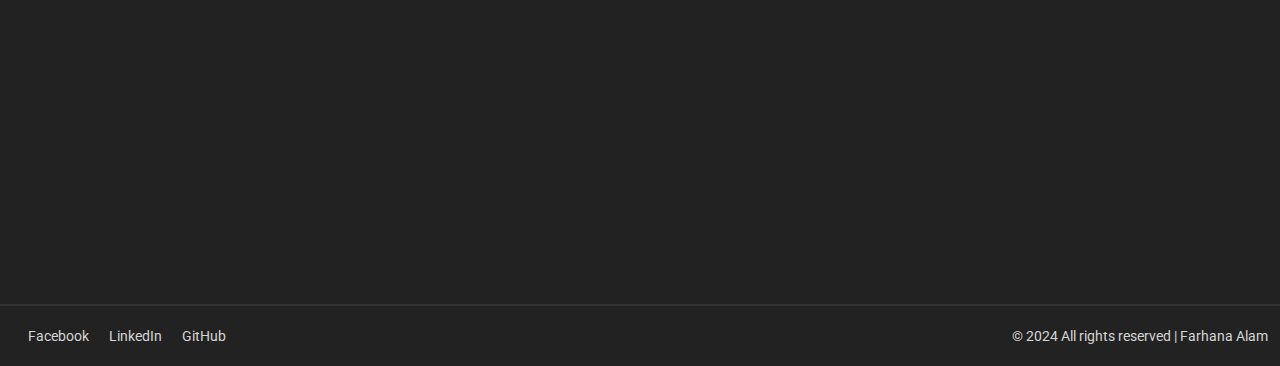
==== commit 1257da0d: "added modification" ====
--- a/index.html
+++ b/index.html
@@ -8,9 +8,9 @@
     <!-- meta tags for SEO -->
     <meta name="title" content="Farhana Alam - CS Student">
     <meta name="description"
-        content="Farhana is a student of Computer Science. She is passionate about programming.">
+        content="Farhana is a student of Computer Science">
     <meta name="keywords"
-        content="Farhana,Alam,CS,Computer Science,Programming,HTML,CSS,JavaScript">
+        content="Farhana,Alam,CS,Computer Science,Programming,HTML,CSS,JavaScript,ML,Machine Learning,Python,Java,React,Node,Express,Django,REST API,FullStack,Frontend,Backend,Developer,Software Engineer,University of Dhaka,Student,Portfolio,Projects,Resume,Certifications,Skills,Contact">
     <meta name="robots" content="index, follow">
     <meta http-equiv="Content-Type" content="text/html; charset=utf-8">
     <meta name="language" content="English">
@@ -61,7 +61,7 @@
 
             <div class="hero-right">
                 <h2 class="title">Farhana Alam</h2>
-                <p class="description">Farhana is a student of Computer Science. She is passionate about programming. She tries to learn new things every day. She is currently studying Computer Science at University of Dhaka. She is learning HTML, CSS and JavaScript. Besides she is trying hard to participate in competetive programming.</p>
+                <p class="description">I am currently pursuing a degree in Computer Science and Engineering at the University of Dhaka. With a strong passion for competitive programming and machine learning, I am committed to honing my skills and knowledge in these fields. My goal is to become a proficient software engineer, contributing to innovative and impactful solutions.</p>
             </div>
         </div>
     </div>
@@ -94,7 +94,7 @@
                         </div>
                     </div>
 
-                    <div class="resume-list">
+                    <!-- <div class="resume-list">
                         <div class="resume-duration-container">
                             <div class="round-div"></div>
                             <div class="resume-duration">Sep 2020 - Dec 2022</div>
@@ -103,7 +103,7 @@
                             <h2 class="resume-company">Holy Cross IT Club</h2>
                             <h3 class="resume-designation">Vice President</h3>
                         </div>
-                    </div>
+                    </div> -->
 
                     <div class="resume-list">
                         <div class="resume-duration-container">
@@ -112,11 +112,11 @@
                         </div>
                         <div class="resume-description">
                             <h2 class="resume-company">CSEDU Students Club</h2>
-                            <h3 class="resume-designation">President</h3>
-                        </div>
-                    </div>
-
-                    <div class="resume-list">
+                            <h3 class="resume-designation">General Member</h3>
+                        </div>
+                    </div>
+
+                    <!-- <div class="resume-list">
                         <div class="resume-duration-container">
                             <div class="round-div"></div>
                             <div class="resume-duration">Aug 2023 - Feb 2024</div>
@@ -125,7 +125,7 @@
                             <h2 class="resume-company">CSEDU Informatics Club</h2>
                             <h3 class="resume-designation">Treasurer</h3>
                         </div>
-                    </div>
+                    </div> -->
 
                     
                 </div>
@@ -183,7 +183,7 @@
     </div>
 
     <!-- Certifications -->
-    <div id="certifications" class="container">
+    <!-- <div id="certifications" class="container">
         <div class="certificates-container">
             <div class="subtitle-container">
                 <h3 class="subtitle">Certificates</h3>
@@ -202,7 +202,7 @@
                         <h2 class="certificate-name">AWS Fundamentals</h2>
                         <h3 class="certificate-org-name">Amazon Web Service</h3>
                         <p class="certificate-date">May 13, 2020</p>
-                        <a href="https://www.coursera.org/account/accomplishments/specialization/certificate/WVQSEVGP9U6B"
+                        <a href=""
                             target="_blank" class="certificate-link">View Certificate <img src="./images/upperright.svg"
                                 class="upper-right-icon" width="15" alt=""></a>
                     </div>
@@ -217,7 +217,7 @@
                         <h2 class="certificate-name">Google Cloud Fundamentals: Core Infrastructure</h2>
                         <h3 class="certificate-org-name">Google Cloud Platform</h3>
                         <p class="certificate-date">April 30, 2020</p>
-                        <a href="https://www.coursera.org/account/accomplishments/certificate/CPB5Z6UFC4RP"
+                        <a href=""
                             target="_blank" class="certificate-link">View Certificate <img src="./images/upperright.svg"
                                 class="upper-right-icon" width="15" alt=""></a>
                     </div>
@@ -232,7 +232,7 @@
                         <h2 class="certificate-name">AI For Everyone</h2>
                         <h3 class="certificate-org-name">DeepLearning.AI</h3>
                         <p class="certificate-date">April 6, 2020</p>
-                        <a href="https://www.coursera.org/account/accomplishments/certificate/7JKWDTKC3J8Q"
+                        <a href=""
                             target="_blank" class="certificate-link">View Certificate <img src="./images/upperright.svg"
                                 class="upper-right-icon" width="15" alt=""></a>
                     </div>
@@ -247,7 +247,7 @@
                         <h2 class="certificate-name">The Data Scientist’s Toolbox</h2>
                         <h3 class="certificate-org-name">John Hopkings University</h3>
                         <p class="certificate-date">April 11, 2020</p>
-                        <a href="https://www.coursera.org/account/accomplishments/certificate/5FUU6Z6RCQXF"
+                        <a href=""
                             target="_blank" class="certificate-link">View Certificate <img src="./images/upperright.svg"
                                 class="upper-right-icon" width="15" alt=""></a>
                     </div>
@@ -256,11 +256,11 @@
             </div>
 
             <div class="certificate-link-container">
-                <a href="https://www.linkedin.com/in/eftykharrahman/details/certifications/" class="certificates-link"
+                <a href="" class="certificates-link"
                     target="_blank"><button class="certificates-btn">View All Certifications</button></a>
             </div>
         </div>
-    </div>
+    </div> -->
 
     <!-- Skills -->
     <div id="skills" class="container">
@@ -458,21 +458,21 @@
 
             <div class="project-container">
                 <div class="project-list">
-                    <img class="project-image" src="./images/Inside Ev.png" alt="">
+                    <img class="project-image" src="./images/foodie.png" alt="">
                     <div class="project-description">
-                        <h2 class="project-name">Inside Ev</h2>
-                        <p class="project-description">Developed a course platform for German Client</p>
-                        <a href="https://inside-ev.netlify.App" target="_blank" class="project-link">Live Link <img
+                        <h2 class="project-name">Foodie Delight</h2>
+                        <p class="project-description">Developed a FullStack Food Delivery System using Django Rest API</p>
+                        <a href="https://foodie-delight-frontend.vercel.app/" target="_blank" class="project-link">Live Link <img
                                 src="./images/upperright.svg" class="upper-right-icon" width="15" alt=""></a>
                     </div>
                 </div>
 
                 <div class="project-list">
-                    <img class="project-image" src="./images/Family Food Mart.png" alt="">
+                    <img class="project-image" src="./images/YouFashion.png" alt="">
                     <div class="project-description">
-                        <h2 class="project-name">Family Food Mart</h2>
-                        <p class="project-description">Developed a Restaurant Menu Website for Bridgeport Client</p>
-                        <a href="https://iamraufu.github.io/familyFoodMart" target="_blank" class="project-link">Live Link <img
+                        <h2 class="project-name">YouFashion</h2>
+                        <p class="project-description">Developed a FullStack Clothing Store using Django Rest Framework</p>
+                        <a href="https://you-fashion-frontend.vercel.app/" target="_blank" class="project-link">Live Link <img
                                 src="./images/upperright.svg" class="upper-right-icon" width="15" alt=""></a>
                     </div>
                 </div>
@@ -480,9 +480,9 @@
                 <div class="project-list">
                 <img class="project-image" src="./images/fotonoptix.png" alt="">
                 <div class="project-description">
-                    <h2 class="project-name">Fotonoptix</h2>
-                    <p class="project-description">Developed a Full Stack Product display with features for MIT USA Client</p>
-                    <a href="https://fotonoptix.vercel.app" target="_blank" class="project-link">Live Link <img
+                    <h2 class="project-name">Never Bank</h2>
+                    <p class="project-description">Developed a Banking Website Using Django MVT</p>
+                    <a href="https://never-bank.onrender.com/" target="_blank" class="project-link">Live Link <img
                             src="./images/upperright.svg" class="upper-right-icon" width="15" alt=""></a>
                 </div>
             </div>
@@ -523,7 +523,7 @@
                 <div class="">
                     <a href="tel:+8801550446492">+8801550446492</a>
                     <p>B-43/F-9, Bangladesh</p>
-                    <a href="mailto:falam33399@gmail.com">falam33399@gmail.com</a>
+                    <a href="mailto:falam3399@gmail.com">falam3399@gmail.com</a>
                 </div>
 
                 <div class="">
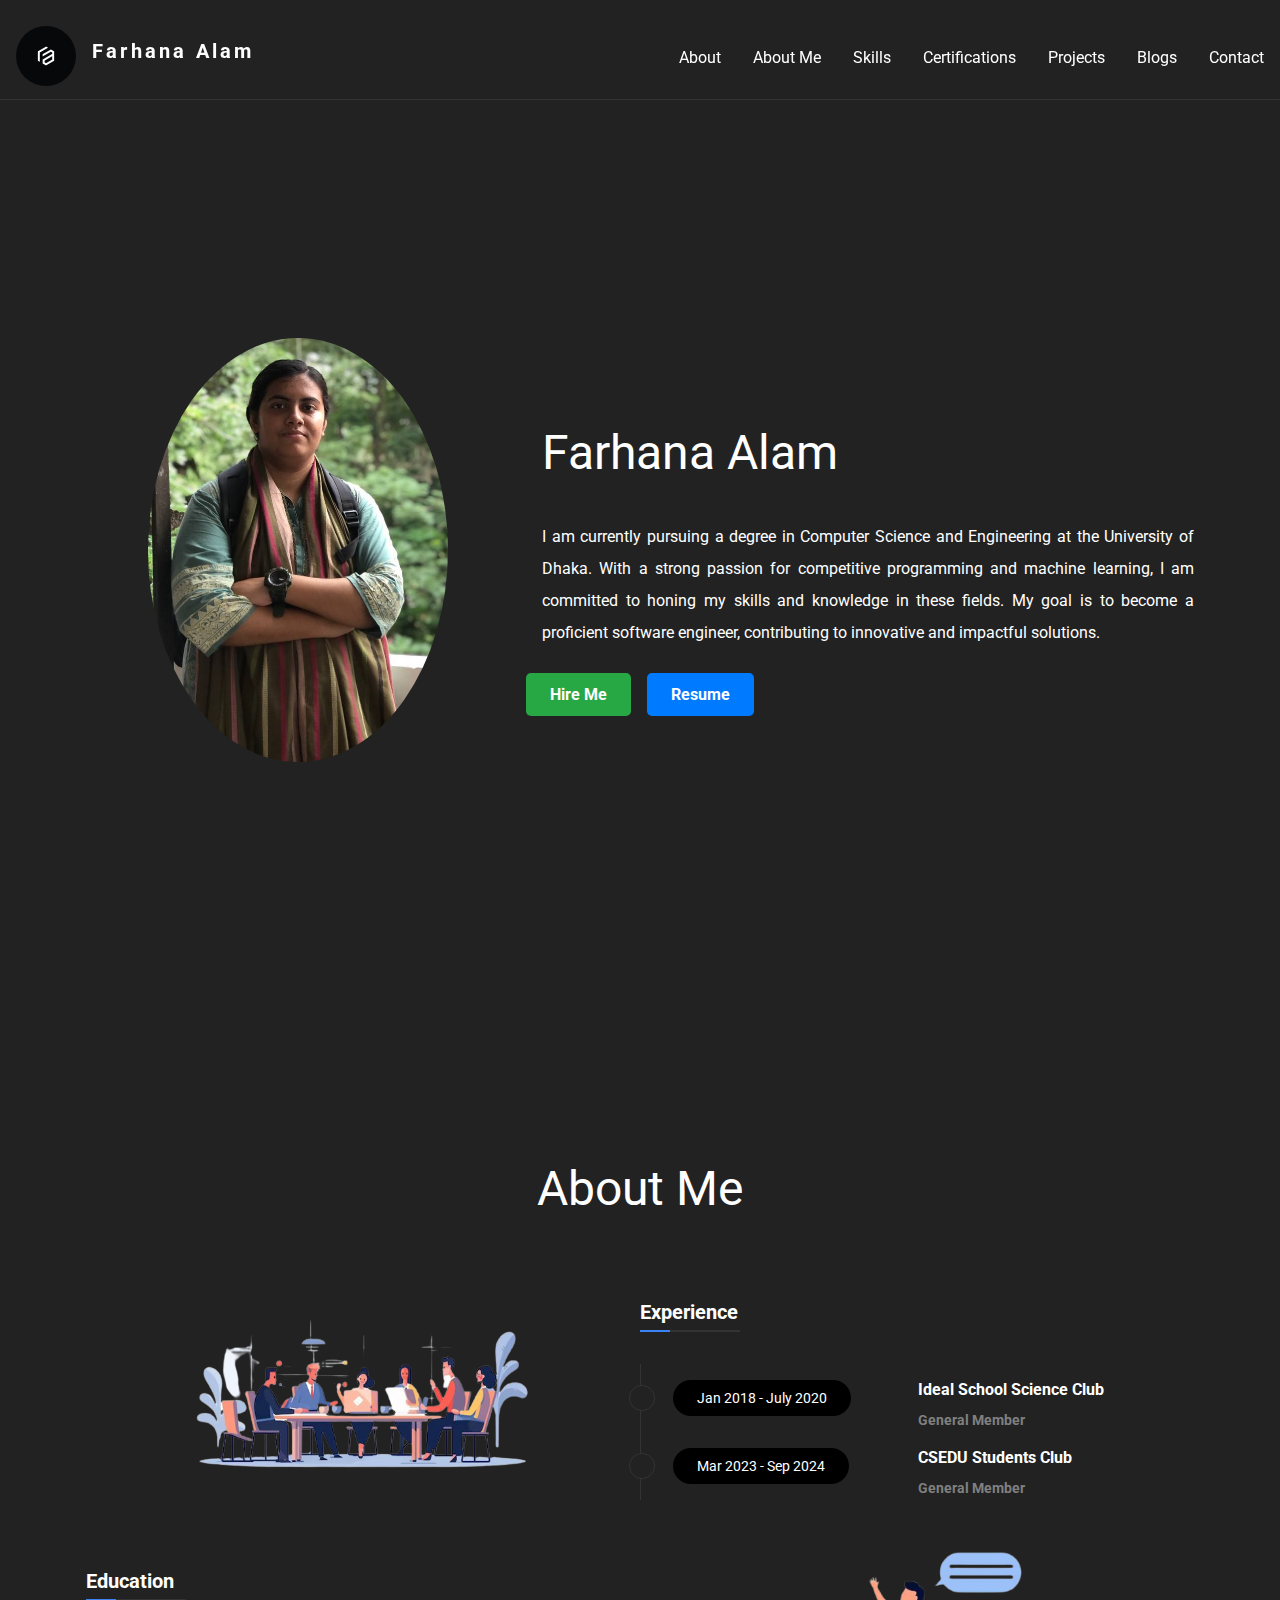
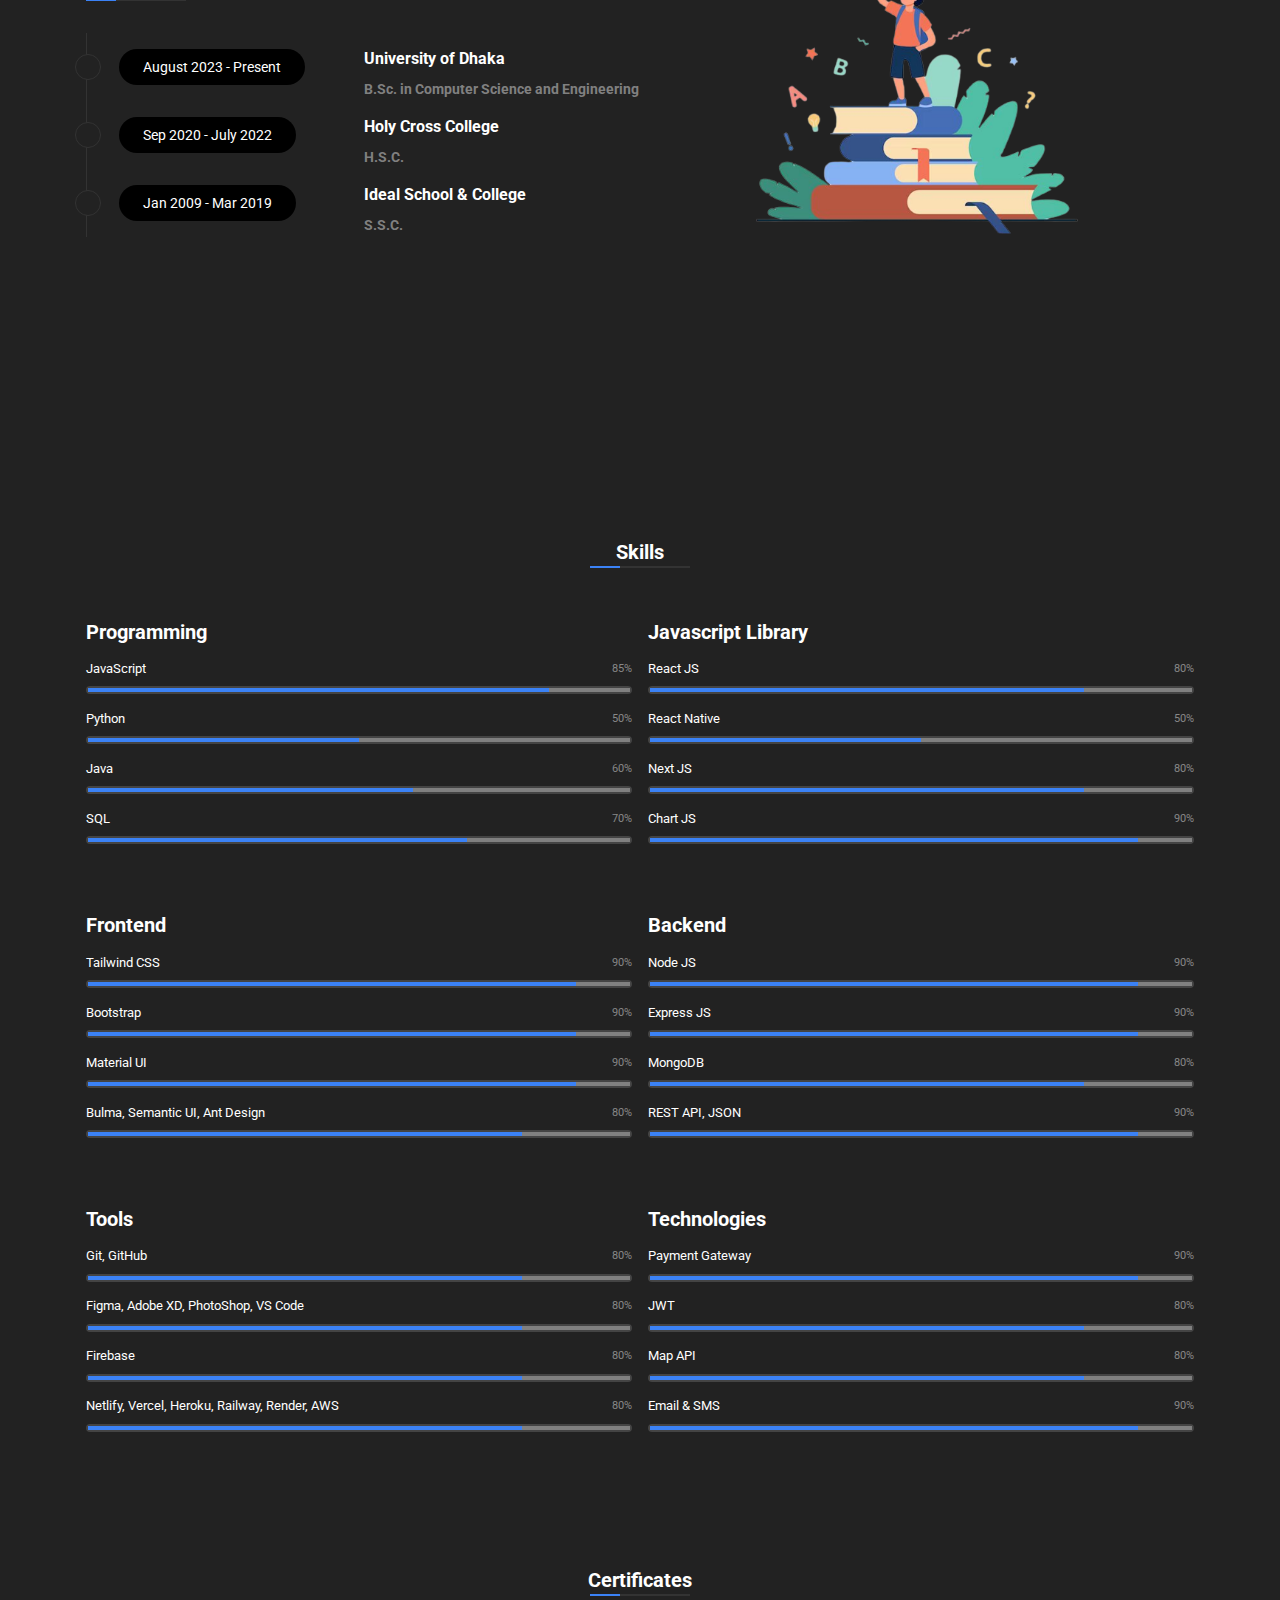
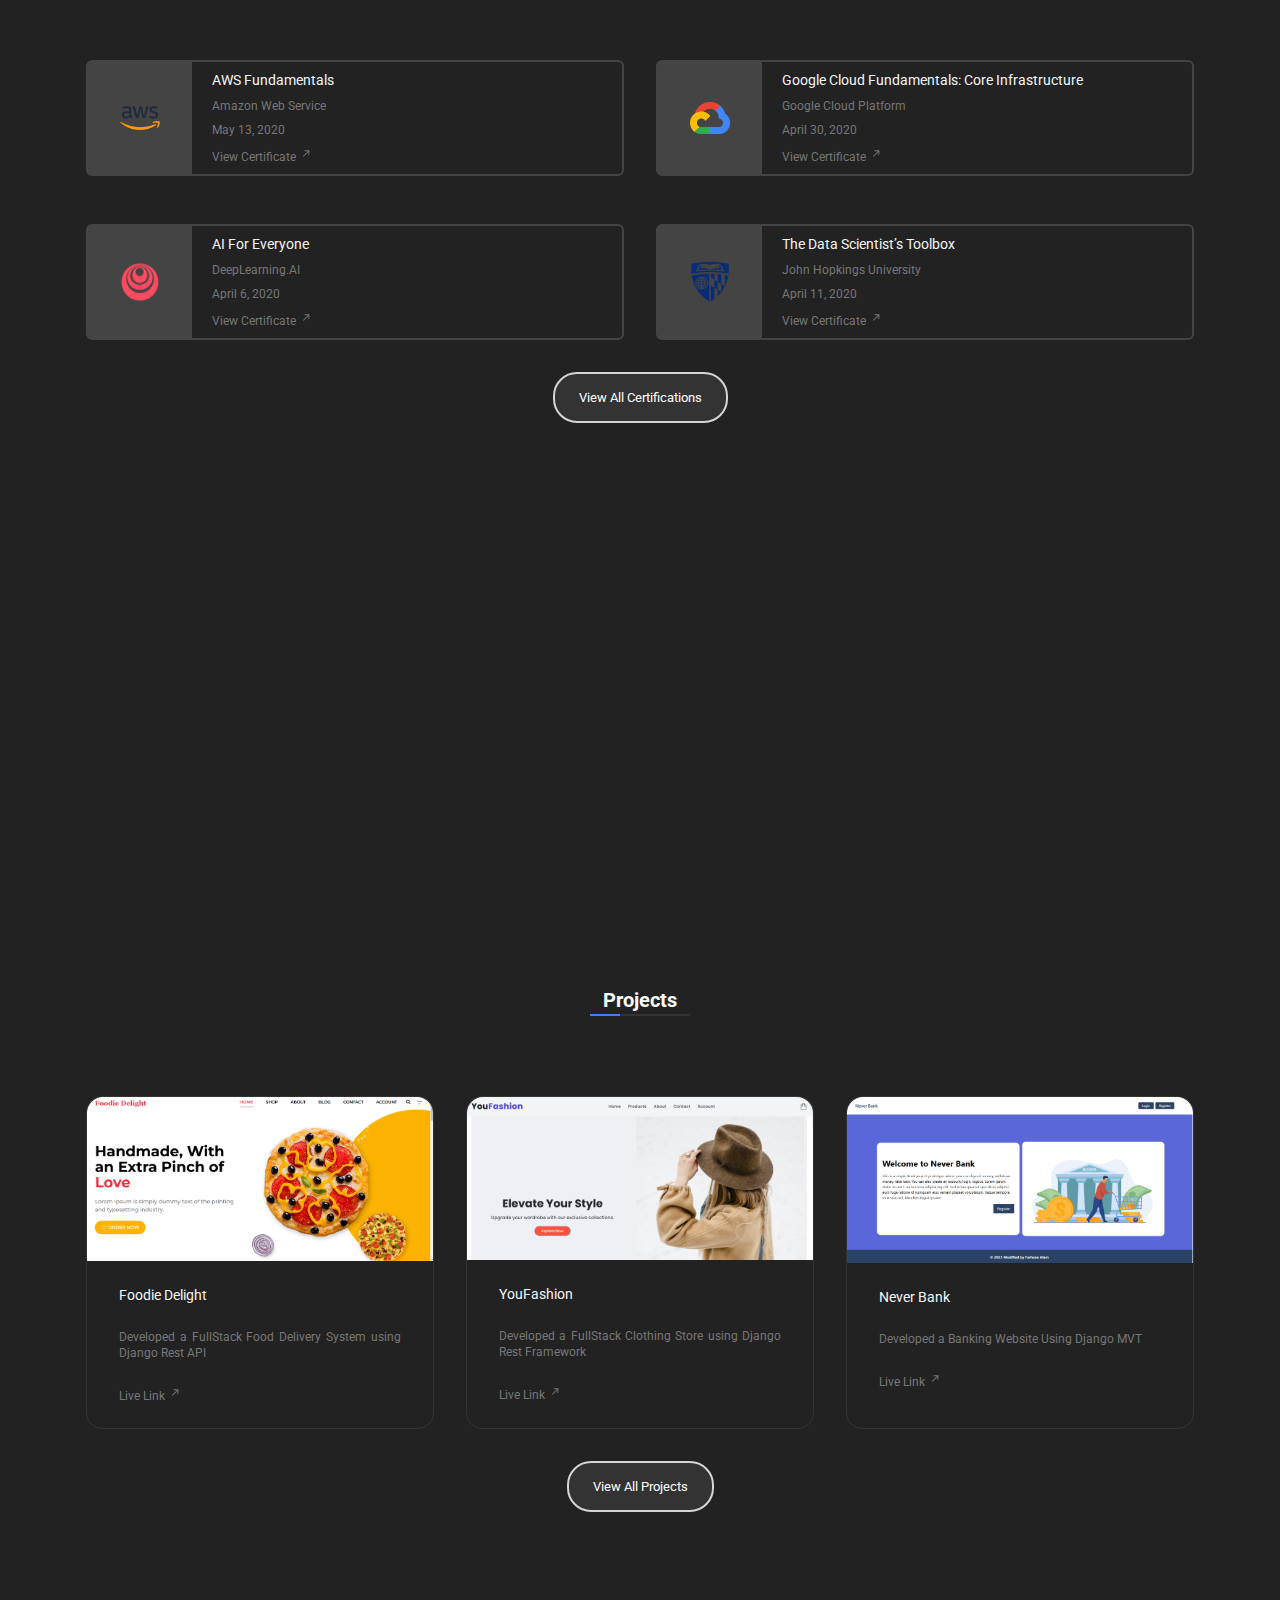
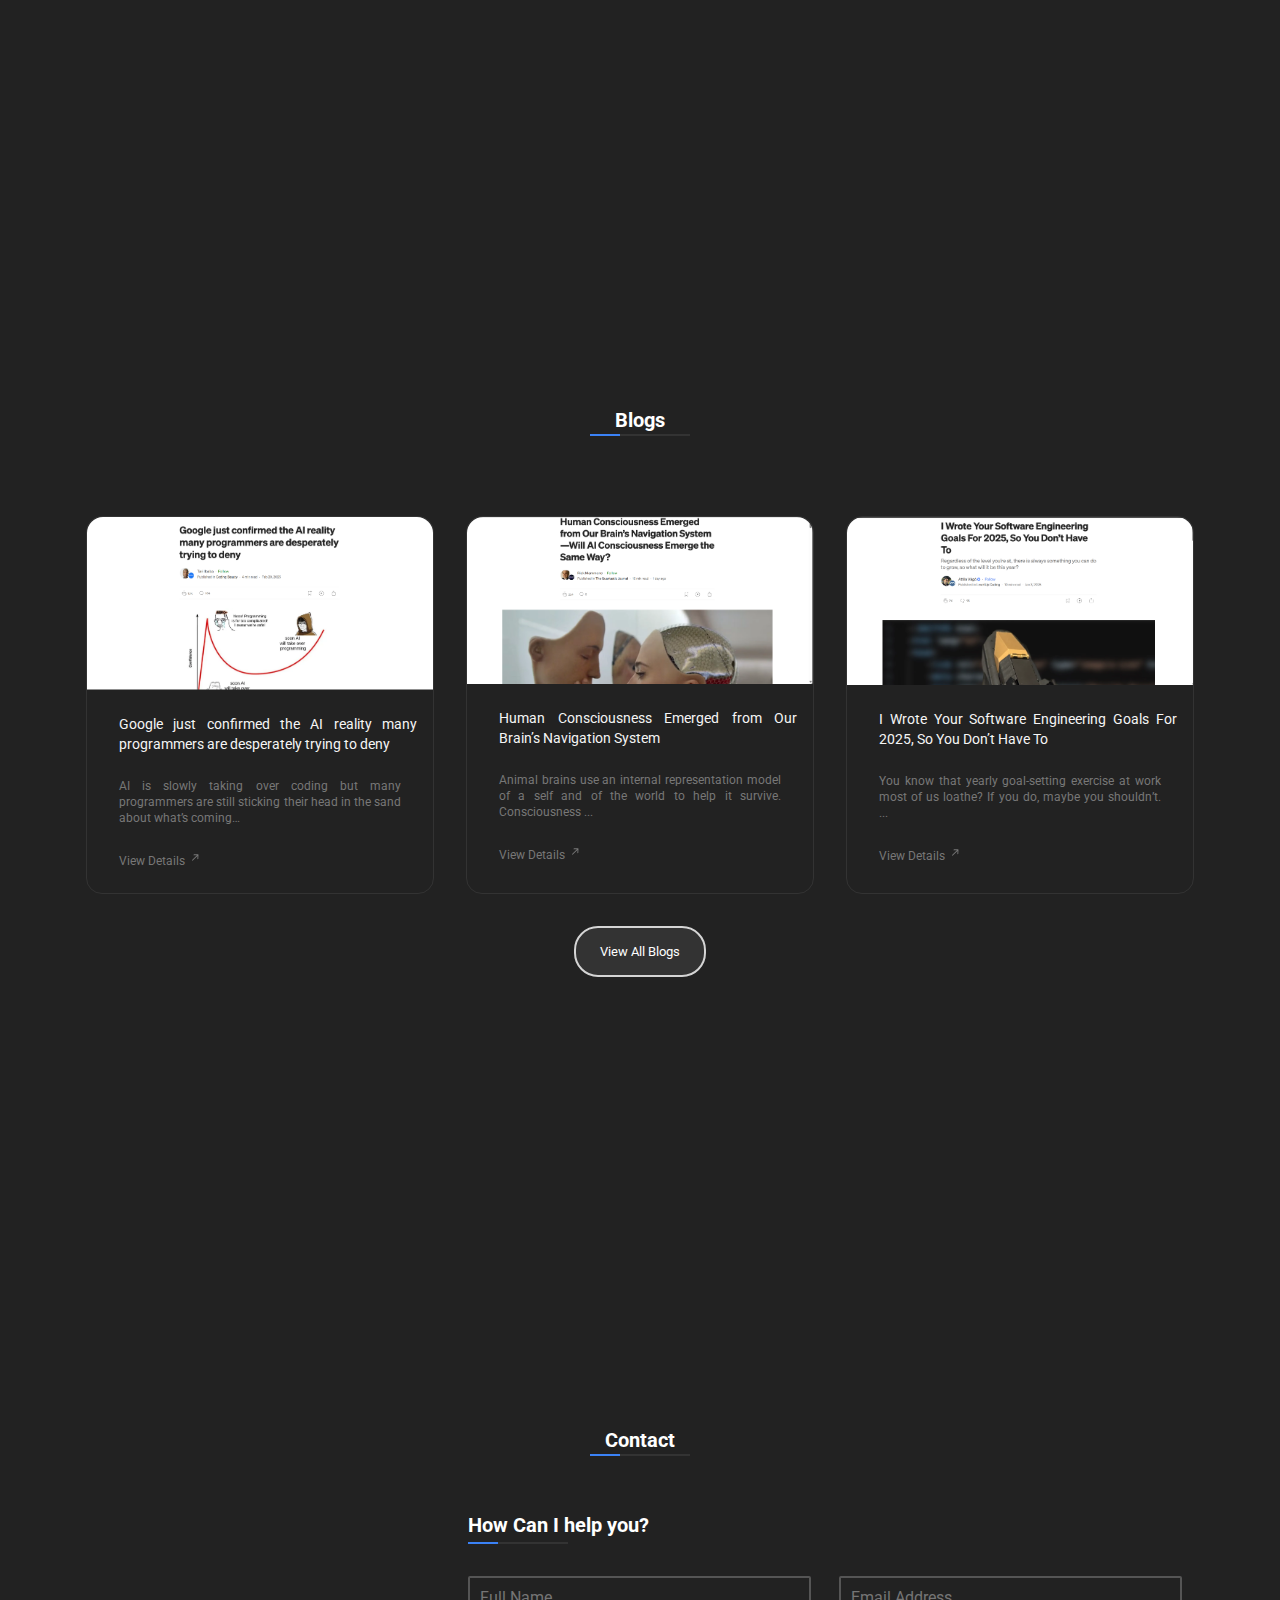
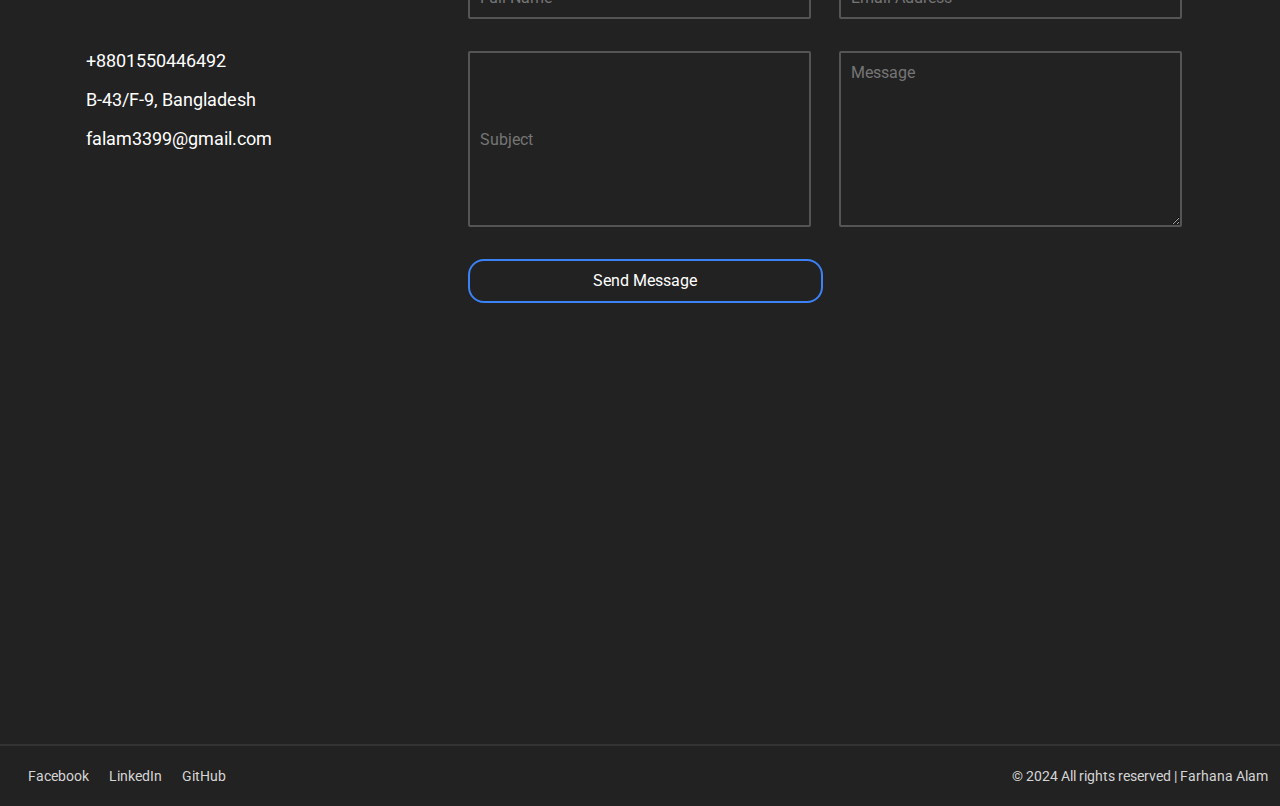
==== commit 133b23fb: "upgraded" ====
--- a/index.html
+++ b/index.html
@@ -25,6 +25,7 @@
     <!-- Google Fonts -->
     <link rel="preconnect" href="https://fonts.googleapis.com">
     <link rel="preconnect" href="https://fonts.gstatic.com" crossorigin>
+    <link rel="stylesheet" href="https://cdnjs.cloudflare.com/ajax/libs/font-awesome/6.6.0/css/all.min.css" integrity="sha512-Kc323vGBEqzTmouAECnVceyQqyqdsSiqLQISBL29aUW4U/M7pSPA/gEUZQqv1cwx4OnYxTxve5UMg5GT6L4JJg==" crossorigin="anonymous" referrerpolicy="no-referrer" />
     <link href="https://fonts.googleapis.com/css2?family=Roboto&display=swap" rel="stylesheet">
 </head>
 
@@ -43,10 +44,11 @@
 
             <ul class="nav-items-container">
                 <li class="nav-items"><a class="nav-items-link" href="#about">About</a></li>
-                <li class="nav-items"><a class="nav-items-link" href="#resume">Resume</a></li>
+                <li class="nav-items"><a class="nav-items-link" href="#resume">About Me</a></li>
+                <li class="nav-items"><a class="nav-items-link" href="#skills">Skills</a></li>
                 <li class="nav-items"><a class="nav-items-link" href="#certifications">Certifications</a></li>
-                <li class="nav-items"><a class="nav-items-link" href="#skills">Skills</a></li>
-                <li class="nav-items"><a class="nav-items-link" href="#portfolio">Portfolio</a></li>
+                <li class="nav-items"><a class="nav-items-link" href="#portfolio">Projects</a></li>
+                <li class="nav-items"><a class="nav-items-link" href="#blog">Blogs</a></li>
                 <li class="nav-items"><a class="nav-items-link" href="#contact">Contact</a></li>
             </ul>
         </div>
@@ -56,12 +58,19 @@
     <div id="about" class="container">
         <div class="hero-container">
             <div class="hero-left">
-                <img src="./images/Farhana.jpg" alt="photo" width="300" class="hero-image">
-            </div>
-
+                <img src="./images/Farhana.jpg" alt="photo" width="300" class="hero-image circular-image">
+            </div>
+            
+                
+            
             <div class="hero-right">
                 <h2 class="title">Farhana Alam</h2>
                 <p class="description">I am currently pursuing a degree in Computer Science and Engineering at the University of Dhaka. With a strong passion for competitive programming and machine learning, I am committed to honing my skills and knowledge in these fields. My goal is to become a proficient software engineer, contributing to innovative and impactful solutions.</p>
+                <div class="hero-buttons">
+                    
+                    <a href="#contact" class="btn hire-btn">Hire Me</a>
+                    <a href="./resume.pdf" download><button class="btn resume-btn">Resume <i class="fa-solid fa-arrow-down"></i></button></a>
+                </div>
             </div>
         </div>
     </div>
@@ -69,20 +78,20 @@
     <!-- Resume Section -->
     <div id="resume" class="container">
         <div class="resume-container">
-            <h2 class="title">Resume</h2>
-
+            <h2 class="title">About Me</h2>
+            
             <div class="resume-sub-container">
-
+                
                 <div class="resume-left">
                     <img src="./images/experience.png" width="400" class="resume-image" alt="experience logo">
                 </div>
-
+                
                 <div class="resume-right">
                     <h3 class="subtitle">Experience</h3>
                     <div class="line">
                         <div class="inner-line"></div>
                     </div>
-
+                    
                     <div class="resume-list">
                         <div class="resume-duration-container">
                             <div class="round-div"></div>
@@ -93,7 +102,7 @@
                             <h3 class="resume-designation">General Member</h3>
                         </div>
                     </div>
-
+                    
                     <!-- <div class="resume-list">
                         <div class="resume-duration-container">
                             <div class="round-div"></div>
@@ -115,7 +124,7 @@
                             <h3 class="resume-designation">General Member</h3>
                         </div>
                     </div>
-
+                    
                     <!-- <div class="resume-list">
                         <div class="resume-duration-container">
                             <div class="round-div"></div>
@@ -126,11 +135,11 @@
                             <h3 class="resume-designation">Treasurer</h3>
                         </div>
                     </div> -->
-
-                    
-                </div>
-            </div>
-
+                    
+                    
+                </div>
+            </div>
+            
             <div class="resume-sub-container">
                 <div class="resume-left">
                     <h3 class="subtitle">Education</h3>
@@ -182,8 +191,191 @@
         </div>
     </div>
 
+    <!-- Skills -->
+    <div id="skills" class="container">
+        <div class="skills-container">
+            <div class="subtitle-container">
+                <h3 class="subtitle">Skills</h3>
+                <div class="line">
+                    <div class="inner-line"></div>
+                </div>
+            </div>
+
+            <div class="skills-sub-container">
+                <div class="skills-progress-container">
+                    <h3 class="subtitle">Programming</h3>
+
+                    <div class="skills-progress">
+                        <span class="skill">JavaScript</span>
+                        <span class="percentage">85%</span>
+                    </div>
+                    <progress class="progress" value="85" max="100">85%</progress>
+
+                    <div class="skills-progress">
+                        <span class="skill">Python</span>
+                        <span class="percentage">50%</span>
+                    </div>
+                    <progress class="progress" value="50" max="100">50%</progress>
+
+                    <div class="skills-progress">
+                        <span class="skill">Java</span>
+                        <span class="percentage">60%</span>
+                    </div>
+                    <progress class="progress" value="60" max="100">60%</progress>
+
+                    <div class="skills-progress">
+                        <span class="skill">SQL</span>
+                        <span class="percentage">70%</span>
+                    </div>
+                    <progress class="progress" value="70" max="100">70%</progress>
+                </div>
+
+                <div class="skills-progress-container">
+                    <h3 class="subtitle">Javascript Library</h3>
+
+                    <div class="skills-progress">
+                        <span class="skill">React JS</span>
+                        <span class="percentage">80%</span>
+                    </div>
+                    <progress class="progress" value="80" max="100">80%</progress>
+
+                    <div class="skills-progress">
+                        <span class="skill">React Native</span>
+                        <span class="percentage">50%</span>
+                    </div>
+                    <progress class="progress" value="50" max="100">50%</progress>
+
+                    <div class="skills-progress">
+                        <span class="skill">Next JS</span>
+                        <span class="percentage">80%</span>
+                    </div>
+                    <progress class="progress" value="80" max="100">80%</progress>
+
+                    <div class="skills-progress">
+                        <span class="skill">Chart JS</span>
+                        <span class="percentage">90%</span>
+                    </div>
+                    <progress class="progress" value="90" max="100">90%</progress>
+                </div>
+
+                <div class="skills-progress-container">
+                    <h3 class="subtitle">Frontend</h3>
+
+                    <div class="skills-progress">
+                        <span class="skill">Tailwind CSS</span>
+                        <span class="percentage">90%</span>
+                    </div>
+                    <progress class="progress" value="90" max="100">90%</progress>
+
+                    <div class="skills-progress">
+                        <span class="skill">Bootstrap</span>
+                        <span class="percentage">90%</span>
+                    </div>
+                    <progress class="progress" value="90" max="100">90%</progress>
+
+                    <div class="skills-progress">
+                        <span class="skill">Material UI</span>
+                        <span class="percentage">90%</span>
+                    </div>
+                    <progress class="progress" value="90" max="100">90%</progress>
+
+                    <div class="skills-progress">
+                        <span class="skill">Bulma, Semantic UI, Ant Design</span>
+                        <span class="percentage">80%</span>
+                    </div>
+                    <progress class="progress" value="80" max="100">80%</progress>
+                </div>
+
+                <div class="skills-progress-container">
+                    <h3 class="subtitle">Backend</h3>
+
+                    <div class="skills-progress">
+                        <span class="skill">Node JS</span>
+                        <span class="percentage">90%</span>
+                    </div>
+                    <progress class="progress" value="90" max="100">90%</progress>
+
+                    <div class="skills-progress">
+                        <span class="skill">Express JS</span>
+                        <span class="percentage">90%</span>
+                    </div>
+                    <progress class="progress" value="90" max="100">90%</progress>
+
+                    <div class="skills-progress">
+                        <span class="skill">MongoDB</span>
+                        <span class="percentage">80%</span>
+                    </div>
+                    <progress class="progress" value="80" max="100">80%</progress>
+
+                    <div class="skills-progress">
+                        <span class="skill">REST API, JSON</span>
+                        <span class="percentage">90%</span>
+                    </div>
+                    <progress class="progress" value="90" max="100">90%</progress>
+                </div>
+
+                <div class="skills-progress-container">
+                    <h3 class="subtitle">Tools</h3>
+
+                    <div class="skills-progress">
+                        <span class="skill">Git, GitHub</span>
+                        <span class="percentage">80%</span>
+                    </div>
+                    <progress class="progress" value="80" max="100">80%</progress>
+
+                    <div class="skills-progress">
+                        <span class="skill">Figma, Adobe XD, PhotoShop, VS Code</span>
+                        <span class="percentage">80%</span>
+                    </div>
+                    <progress class="progress" value="80" max="100">80%</progress>
+
+                    <div class="skills-progress">
+                        <span class="skill">Firebase</span>
+                        <span class="percentage">80%</span>
+                    </div>
+                    <progress class="progress" value="80" max="100">80%</progress>
+
+                    <div class="skills-progress">
+                        <span class="skill">Netlify, Vercel, Heroku, Railway, Render, AWS</span>
+                        <span class="percentage">80%</span>
+                    </div>
+                    <progress class="progress" value="80" max="100">80%</progress>
+                </div>
+
+                <div class="skills-progress-container">
+                    <h3 class="subtitle">Technologies</h3>
+
+                    <div class="skills-progress">
+                        <span class="skill">Payment Gateway</span>
+                        <span class="percentage">90%</span>
+                    </div>
+                    <progress class="progress" value="90" max="100">90%</progress>
+
+                    <div class="skills-progress">
+                        <span class="skill">JWT</span>
+                        <span class="percentage">80%</span>
+                    </div>
+                    <progress class="progress" value="80" max="100">80%</progress>
+
+                    <div class="skills-progress">
+                        <span class="skill">Map API</span>
+                        <span class="percentage">80%</span>
+                    </div>
+                    <progress class="progress" value="80" max="100">80%</progress>
+
+                    <div class="skills-progress">
+                        <span class="skill">Email & SMS</span>
+                        <span class="percentage">90%</span>
+                    </div>
+                    <progress class="progress" value="90" max="100">90%</progress>
+                </div>
+
+            </div>
+
+        </div>
+    </div>
     <!-- Certifications -->
-    <!-- <div id="certifications" class="container">
+    <div id="certifications" class="container">
         <div class="certificates-container">
             <div class="subtitle-container">
                 <h3 class="subtitle">Certificates</h3>
@@ -260,197 +452,14 @@
                     target="_blank"><button class="certificates-btn">View All Certifications</button></a>
             </div>
         </div>
-    </div> -->
-
-    <!-- Skills -->
-    <div id="skills" class="container">
-        <div class="skills-container">
-            <div class="subtitle-container">
-                <h3 class="subtitle">Skills</h3>
-                <div class="line">
-                    <div class="inner-line"></div>
-                </div>
-            </div>
-
-            <div class="skills-sub-container">
-                <div class="skills-progress-container">
-                    <h3 class="subtitle">Programming</h3>
-
-                    <div class="skills-progress">
-                        <span class="skill">JavaScript</span>
-                        <span class="percentage">85%</span>
-                    </div>
-                    <progress class="progress" value="85" max="100">85%</progress>
-
-                    <div class="skills-progress">
-                        <span class="skill">Python</span>
-                        <span class="percentage">50%</span>
-                    </div>
-                    <progress class="progress" value="50" max="100">50%</progress>
-
-                    <div class="skills-progress">
-                        <span class="skill">Java</span>
-                        <span class="percentage">60%</span>
-                    </div>
-                    <progress class="progress" value="60" max="100">60%</progress>
-
-                    <div class="skills-progress">
-                        <span class="skill">SQL</span>
-                        <span class="percentage">70%</span>
-                    </div>
-                    <progress class="progress" value="70" max="100">70%</progress>
-                </div>
-
-                <div class="skills-progress-container">
-                    <h3 class="subtitle">Javascript Library</h3>
-
-                    <div class="skills-progress">
-                        <span class="skill">React JS</span>
-                        <span class="percentage">80%</span>
-                    </div>
-                    <progress class="progress" value="80" max="100">80%</progress>
-
-                    <div class="skills-progress">
-                        <span class="skill">React Native</span>
-                        <span class="percentage">50%</span>
-                    </div>
-                    <progress class="progress" value="50" max="100">50%</progress>
-
-                    <div class="skills-progress">
-                        <span class="skill">Next JS</span>
-                        <span class="percentage">80%</span>
-                    </div>
-                    <progress class="progress" value="80" max="100">80%</progress>
-
-                    <div class="skills-progress">
-                        <span class="skill">Chart JS</span>
-                        <span class="percentage">90%</span>
-                    </div>
-                    <progress class="progress" value="90" max="100">90%</progress>
-                </div>
-
-                <div class="skills-progress-container">
-                    <h3 class="subtitle">Frontend</h3>
-
-                    <div class="skills-progress">
-                        <span class="skill">Tailwind CSS</span>
-                        <span class="percentage">90%</span>
-                    </div>
-                    <progress class="progress" value="90" max="100">90%</progress>
-
-                    <div class="skills-progress">
-                        <span class="skill">Bootstrap</span>
-                        <span class="percentage">90%</span>
-                    </div>
-                    <progress class="progress" value="90" max="100">90%</progress>
-
-                    <div class="skills-progress">
-                        <span class="skill">Material UI</span>
-                        <span class="percentage">90%</span>
-                    </div>
-                    <progress class="progress" value="90" max="100">90%</progress>
-
-                    <div class="skills-progress">
-                        <span class="skill">Bulma, Semantic UI, Ant Design</span>
-                        <span class="percentage">80%</span>
-                    </div>
-                    <progress class="progress" value="80" max="100">80%</progress>
-                </div>
-
-                <div class="skills-progress-container">
-                    <h3 class="subtitle">Backend</h3>
-
-                    <div class="skills-progress">
-                        <span class="skill">Node JS</span>
-                        <span class="percentage">90%</span>
-                    </div>
-                    <progress class="progress" value="90" max="100">90%</progress>
-
-                    <div class="skills-progress">
-                        <span class="skill">Express JS</span>
-                        <span class="percentage">90%</span>
-                    </div>
-                    <progress class="progress" value="90" max="100">90%</progress>
-
-                    <div class="skills-progress">
-                        <span class="skill">MongoDB</span>
-                        <span class="percentage">80%</span>
-                    </div>
-                    <progress class="progress" value="80" max="100">80%</progress>
-
-                    <div class="skills-progress">
-                        <span class="skill">REST API, JSON</span>
-                        <span class="percentage">90%</span>
-                    </div>
-                    <progress class="progress" value="90" max="100">90%</progress>
-                </div>
-
-                <div class="skills-progress-container">
-                    <h3 class="subtitle">Tools</h3>
-
-                    <div class="skills-progress">
-                        <span class="skill">Git, GitHub</span>
-                        <span class="percentage">80%</span>
-                    </div>
-                    <progress class="progress" value="80" max="100">80%</progress>
-
-                    <div class="skills-progress">
-                        <span class="skill">Figma, Adobe XD, PhotoShop, VS Code</span>
-                        <span class="percentage">80%</span>
-                    </div>
-                    <progress class="progress" value="80" max="100">80%</progress>
-
-                    <div class="skills-progress">
-                        <span class="skill">Firebase</span>
-                        <span class="percentage">80%</span>
-                    </div>
-                    <progress class="progress" value="80" max="100">80%</progress>
-
-                    <div class="skills-progress">
-                        <span class="skill">Netlify, Vercel, Heroku, Railway, Render, AWS</span>
-                        <span class="percentage">80%</span>
-                    </div>
-                    <progress class="progress" value="80" max="100">80%</progress>
-                </div>
-
-                <div class="skills-progress-container">
-                    <h3 class="subtitle">Technologies</h3>
-
-                    <div class="skills-progress">
-                        <span class="skill">Payment Gateway</span>
-                        <span class="percentage">90%</span>
-                    </div>
-                    <progress class="progress" value="90" max="100">90%</progress>
-
-                    <div class="skills-progress">
-                        <span class="skill">JWT</span>
-                        <span class="percentage">80%</span>
-                    </div>
-                    <progress class="progress" value="80" max="100">80%</progress>
-
-                    <div class="skills-progress">
-                        <span class="skill">Map API</span>
-                        <span class="percentage">80%</span>
-                    </div>
-                    <progress class="progress" value="80" max="100">80%</progress>
-
-                    <div class="skills-progress">
-                        <span class="skill">Email & SMS</span>
-                        <span class="percentage">90%</span>
-                    </div>
-                    <progress class="progress" value="90" max="100">90%</progress>
-                </div>
-
-            </div>
-
-        </div>
-    </div>
+    </div>
+
 
     <!-- Portfolio -->
     <div id="portfolio" class="container">
         <div class="portfolio-container">
             <div class="subtitle-container">
-                <h3 class="subtitle">Portfolio</h3>
+                <h3 class="subtitle">Projects</h3>
                 <div class="line">
                     <div class="inner-line"></div>
                 </div>
@@ -478,7 +487,7 @@
                 </div>
 
                 <div class="project-list">
-                <img class="project-image" src="./images/fotonoptix.png" alt="">
+                <img class="project-image" src="./images/bank.png" alt="">
                 <div class="project-description">
                     <h2 class="project-name">Never Bank</h2>
                     <p class="project-description">Developed a Banking Website Using Django MVT</p>
@@ -504,6 +513,56 @@
         <div class="project-link-container">
             <a href="https://github.com/mastermind-fa" class="projects-link" target="_blank"><button
                     class="projects-btn">View All Projects</button></a>
+        </div>
+
+    </div>
+    </div>
+
+    <div id="blog" class="container">
+        <div class="portfolio-container">
+            <div class="subtitle-container">
+                <h3 class="subtitle">Blogs</h3>
+                <div class="line">
+                    <div class="inner-line"></div>
+                </div>
+            </div>
+
+            <div class="project-container">
+                <div class="project-list">
+                    <img class="project-image" src="./images/blog1.png" alt="">
+                    <div class="project-description">
+                        <h2 class="project-name">Google just confirmed the AI reality many programmers are desperately trying to deny</h2>
+                        <p class="project-description">AI is slowly taking over coding but many programmers are still sticking their head in the sand about what’s coming…</p>
+                        <a href="" target="_blank" class="project-link">View Details <img
+                                src="./images/upperright.svg" class="upper-right-icon" width="15" alt=""></a>
+                    </div>
+                </div>
+
+                <div class="project-list">
+                    <img class="project-image" src="./images/blog2.png" alt="">
+                    <div class="project-description">
+                        <h2 class="project-name">Human Consciousness Emerged from Our Brain’s Navigation System</h2>
+                        <p class="project-description">Animal brains use an internal representation model of a self and of the world to help it survive. Consciousness ...</p>
+                        <a href="" target="_blank" class="project-link">View Details <img
+                                src="./images/upperright.svg" class="upper-right-icon" width="15" alt=""></a>
+                    </div>
+                </div>
+
+                <div class="project-list">
+                <img class="project-image" src="./images/blog3.png" alt="">
+                <div class="project-description">
+                    <h2 class="project-name">I Wrote Your Software Engineering Goals For 2025, So You Don’t Have To</h2>
+                    <p class="project-description">You know that yearly goal-setting exercise at work most of us loathe? If you do, maybe you shouldn’t. ...</p>
+                    <a href="" target="_blank" class="project-link">View Details <img
+                            src="./images/upperright.svg" class="upper-right-icon" width="15" alt=""></a>
+                </div>
+            </div>
+
+        </div>
+
+        <div class="project-link-container">
+            <a href="" class="projects-link" target="_blank"><button
+                    class="projects-btn">View All Blogs</button></a>
         </div>
 
     </div>
@@ -532,22 +591,15 @@
                         <div class="inner-line"></div>
                     </div>
 
-                    <form>
-                        <div class="">
-                            <input class="input-field" placeholder="Full Name" type="text" name="name" id="name"
-                                required>
-                            <input class="input-field" placeholder="Email Address" type="email" name="email" id="email"
-                                required>
-                            <input class="input-field" placeholder="Subject" type="text" name="subject" id="subject"
-                                required>
-                        </div>
-
-                        <div class="">
-                            <textarea class="input-field" placeholder="Message" name="message" id="message" cols="30"
-                                rows="8"></textarea>
-                        </div>
+                    <form action="https://formsubmit.co/falam3399@gmail.com" method="POST">
+                        <input class="input-field" placeholder="Full Name" type="text" name="name" required>
+                        <input class="input-field" placeholder="Email Address" type="email" name="email" required>
+                        <input class="input-field" placeholder="Subject" type="text" name="subject" required>
+                        <textarea class="input-field" placeholder="Message" name="message" rows="8"></textarea>
+                        
+                        <button type="submit" class="contact-button">Send Message</button>
                     </form>
-                    <button class="contact-button">Send Message</button>
+                    
                 </div>
 
             </div>
--- a/css/styles.css
+++ b/css/styles.css
@@ -93,7 +93,9 @@
     margin: 0 auto;
     display: block;
 }
-
+.circular-image {
+    border-radius: 50%;
+}
 .hero-left,
 .hero-right {
     width: 100%;
@@ -115,6 +117,37 @@
     font-size: 1rem;
     line-height: 2rem;
     text-align: justify;
+}
+.hero-buttons {
+    display: flex;
+    gap: 1rem;
+    margin-top: 1.5rem;
+}
+
+.btn {
+    padding: 0.75rem 1.5rem;
+    font-size: 1rem;
+    font-weight: bold;
+    border: none;
+    border-radius: 5px;
+    text-decoration: none;
+    text-align: center;
+    cursor: pointer;
+    transition: all 0.3s ease-in-out;
+}
+
+.resume-btn {
+    background-color: #007bff;
+    color: white;
+}
+
+.hire-btn {
+    background-color: #28a745;
+    color: white;
+}
+
+.btn:hover {
+    opacity: 0.8;
 }
 
 
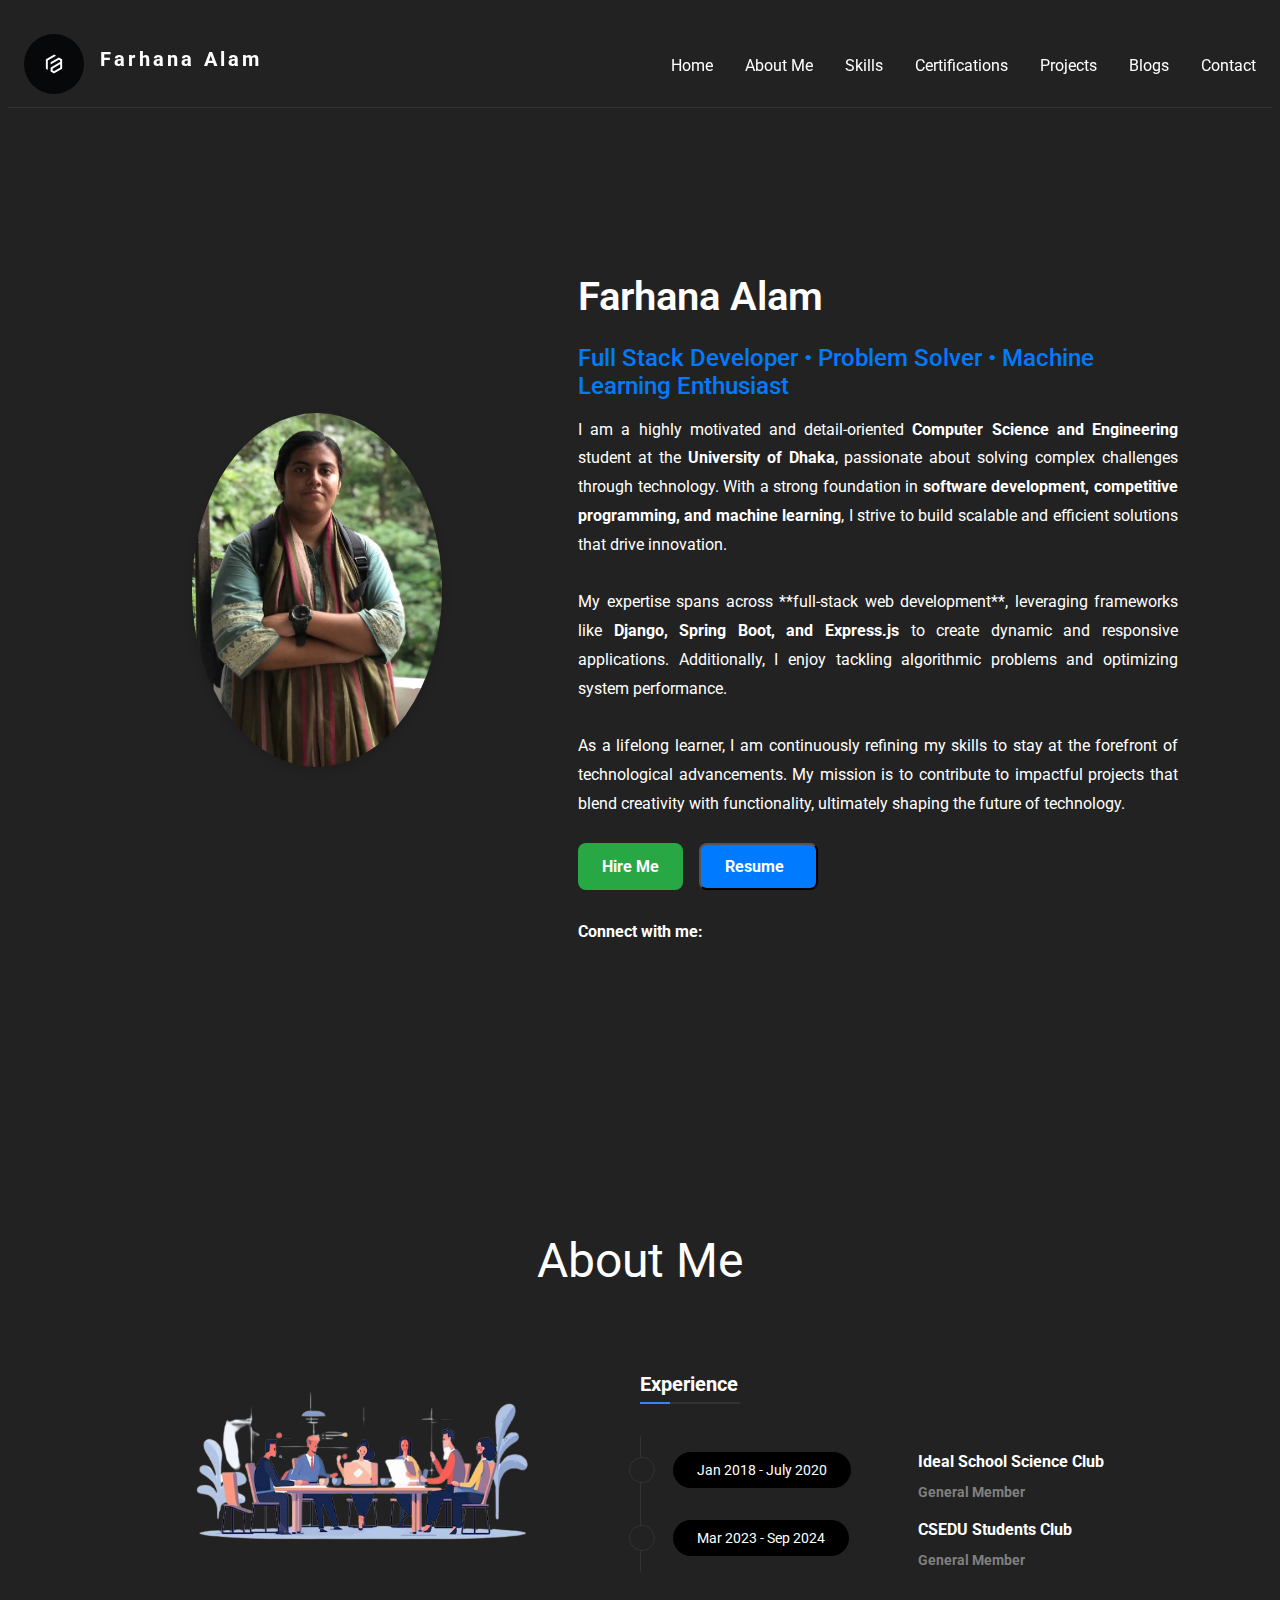
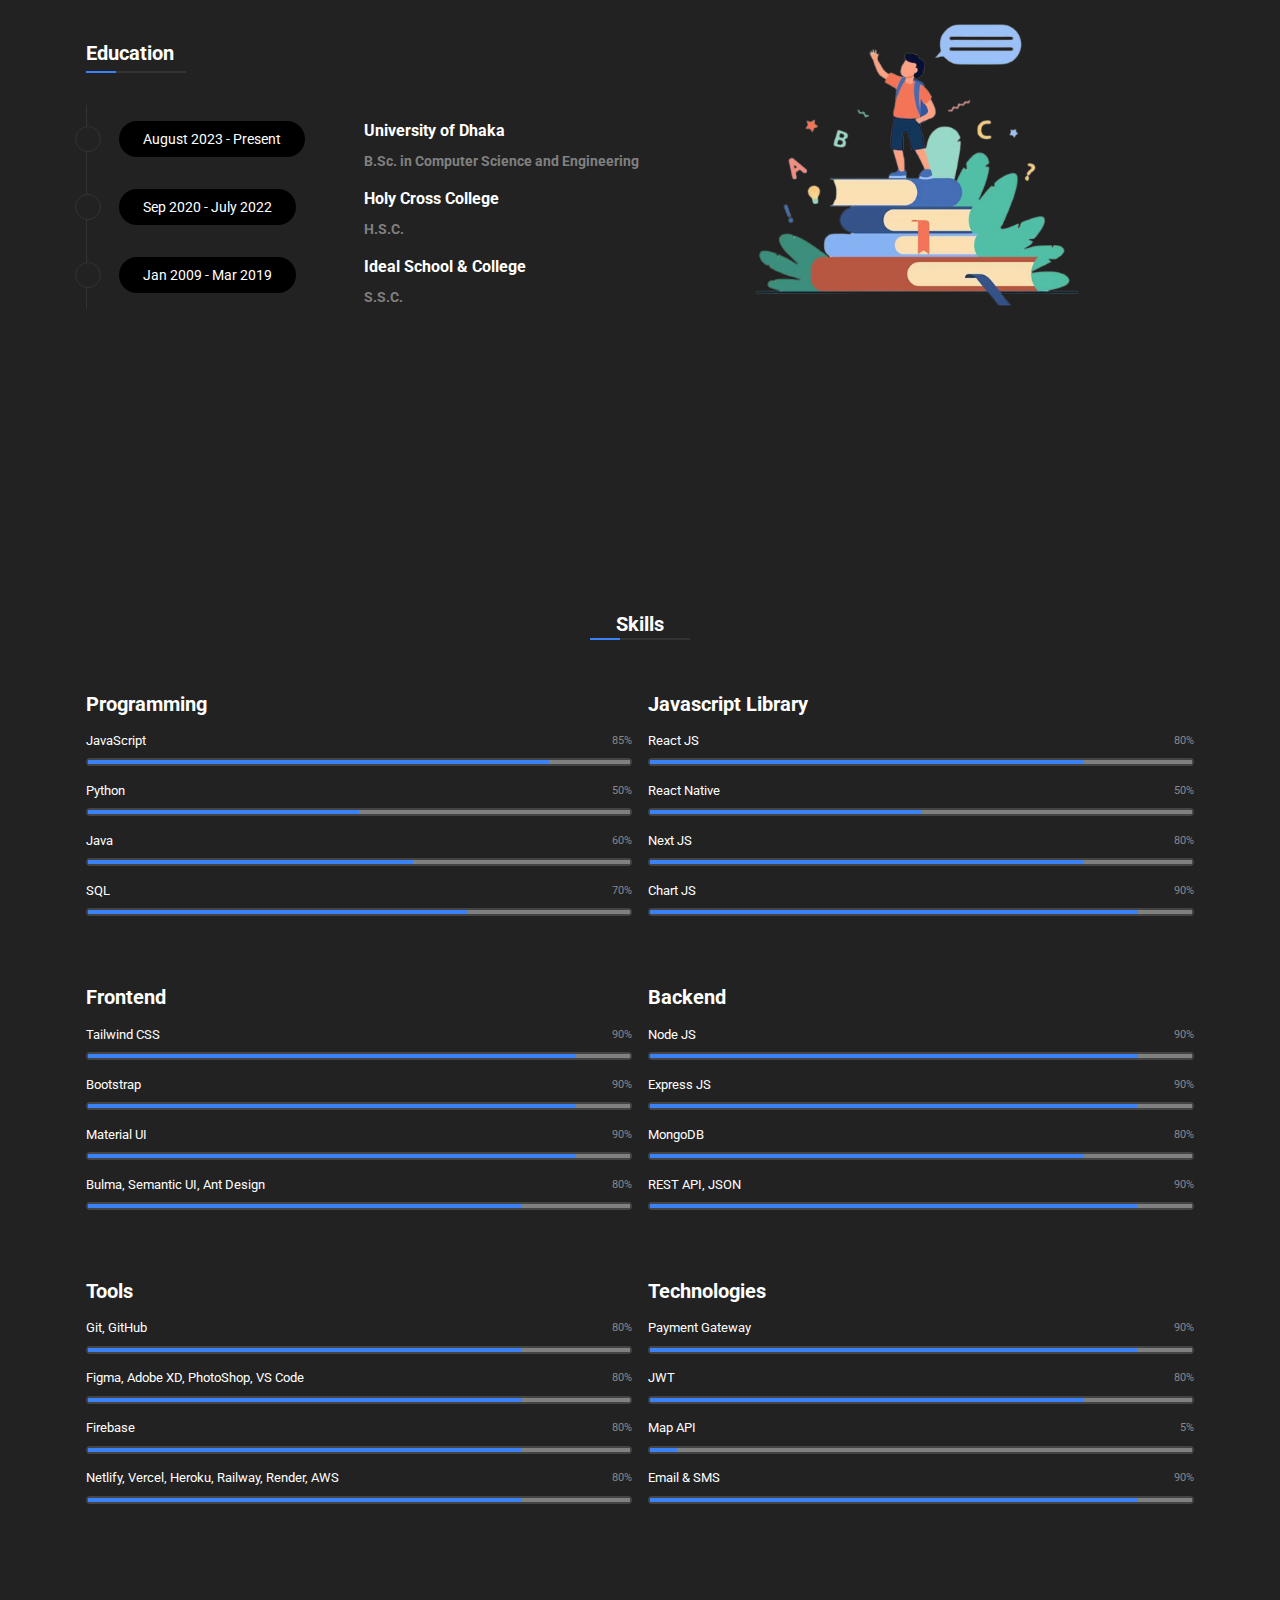
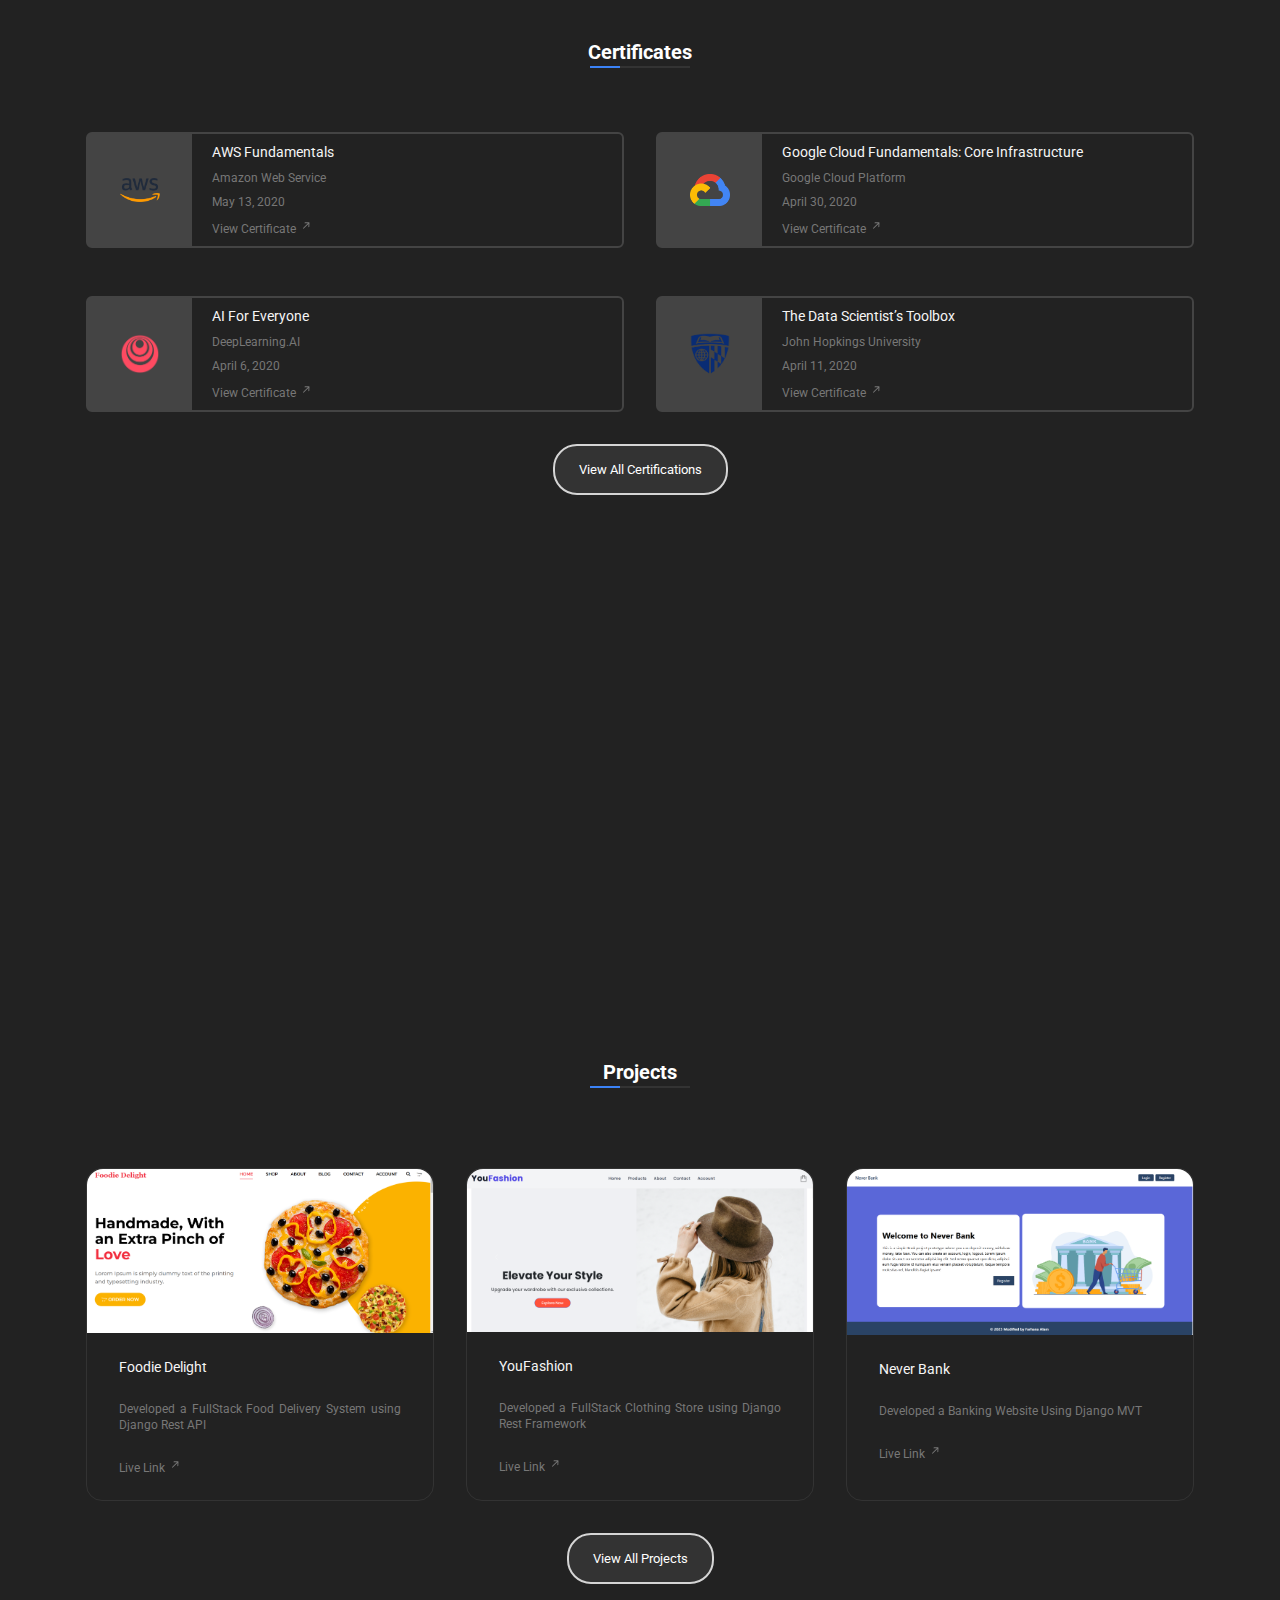
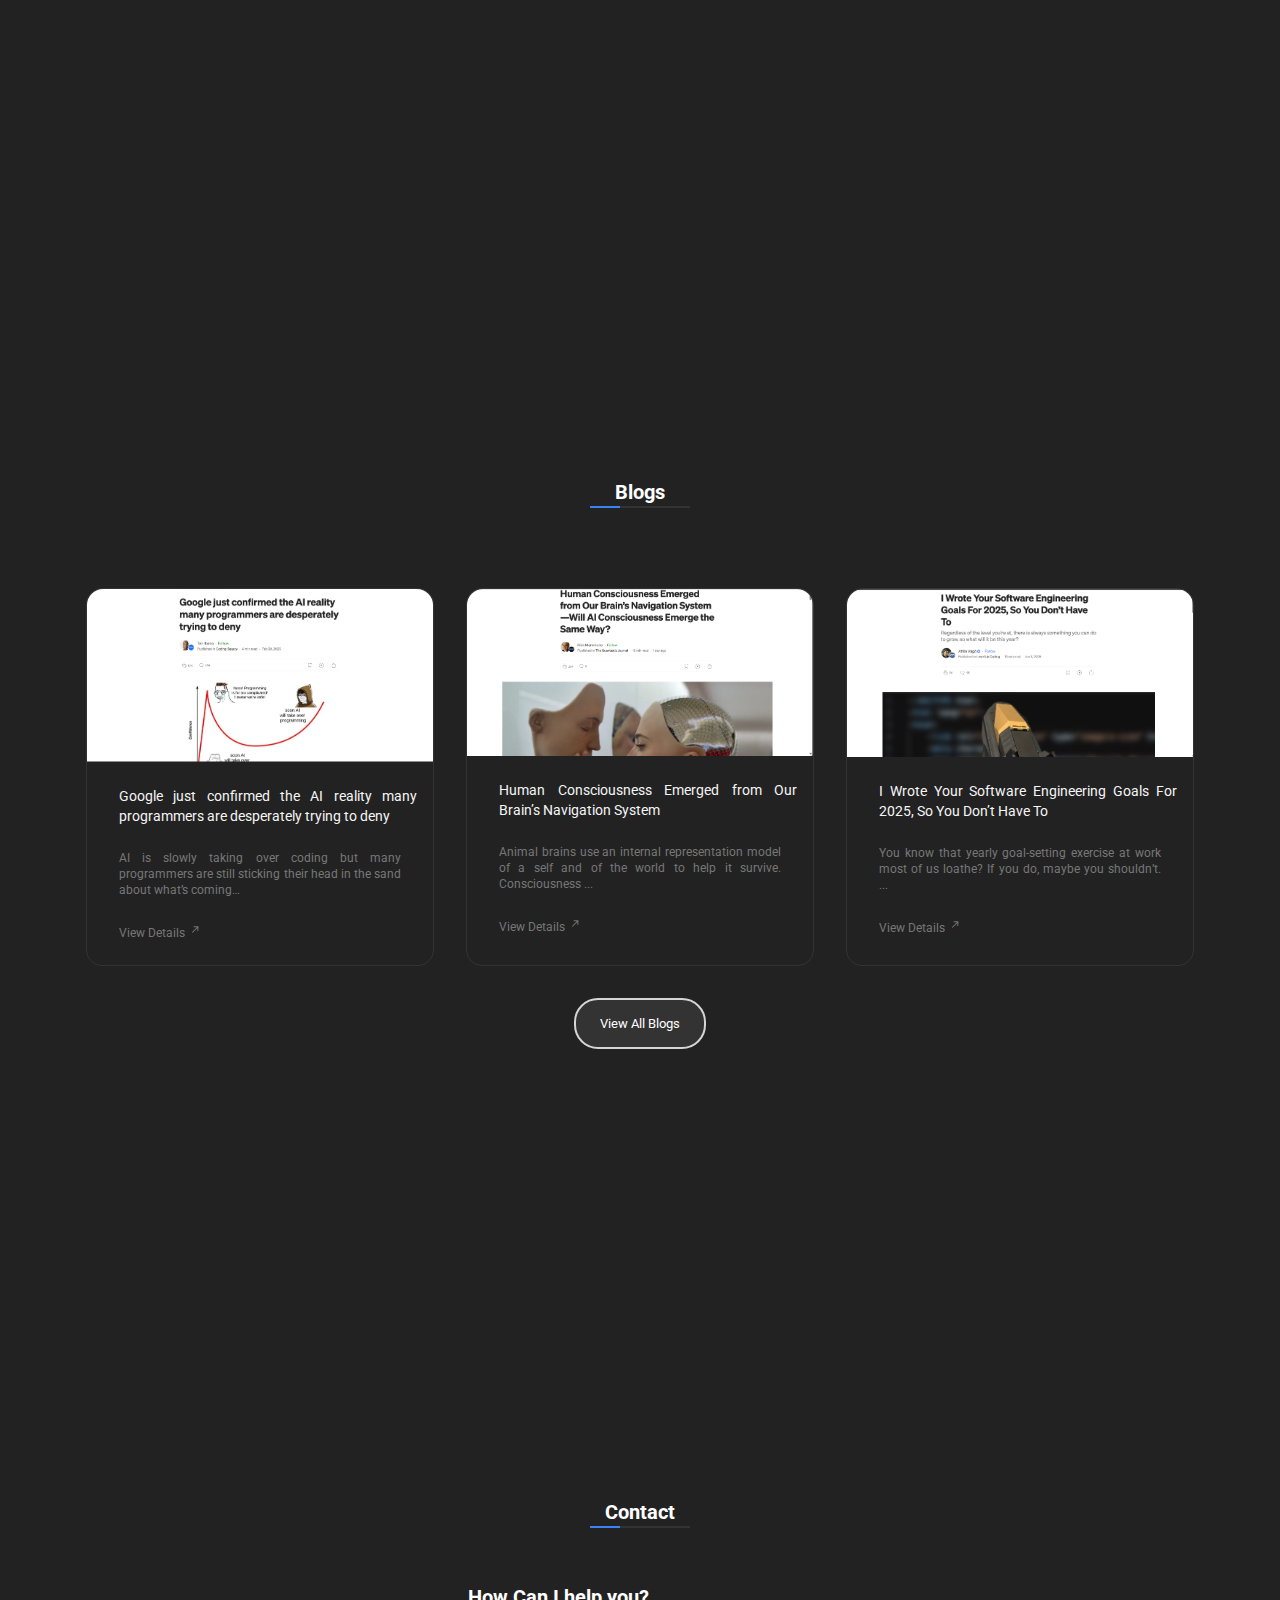
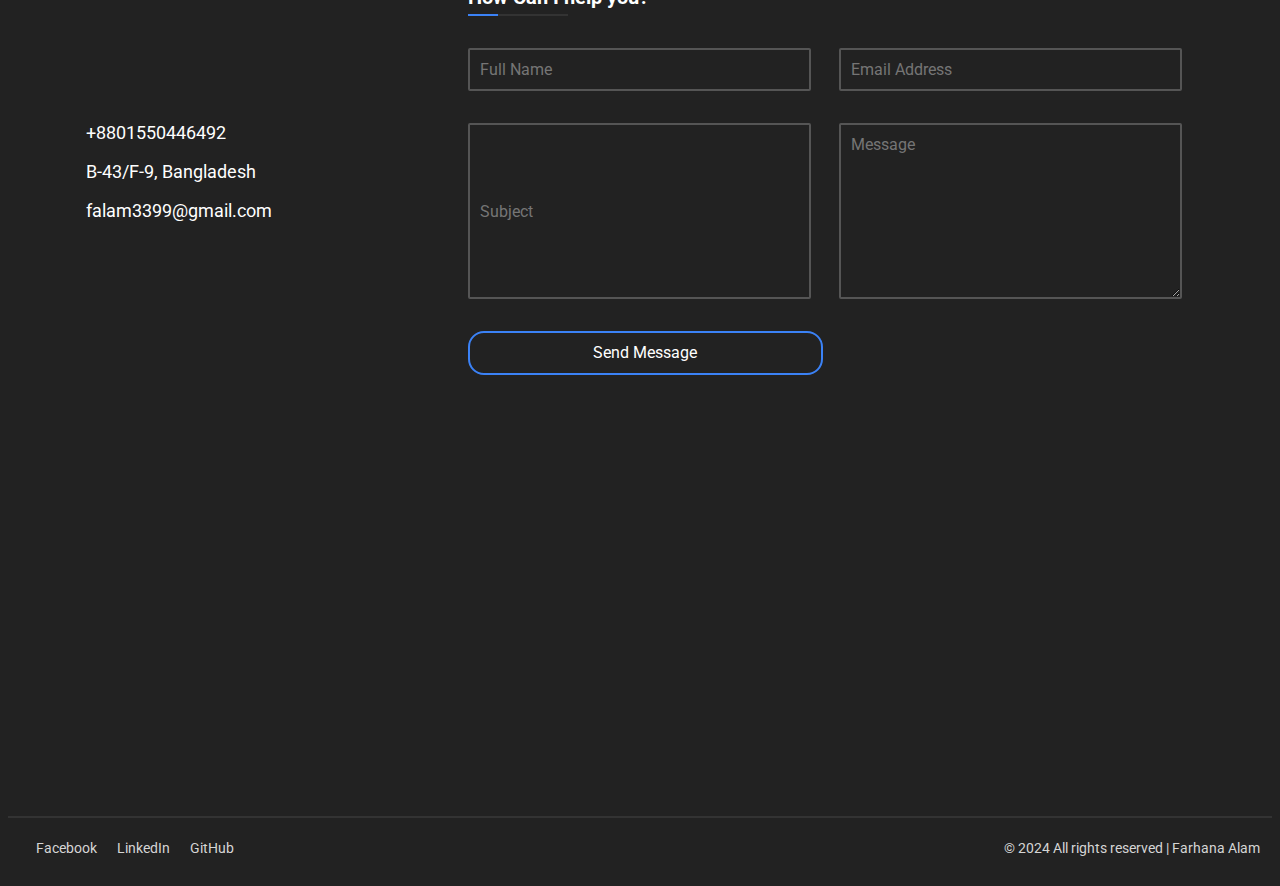
==== commit a5e6ccd7: "added improvements" ====
--- a/index.html
+++ b/index.html
@@ -43,7 +43,7 @@
             </div>
 
             <ul class="nav-items-container">
-                <li class="nav-items"><a class="nav-items-link" href="#about">About</a></li>
+                <li class="nav-items"><a class="nav-items-link" href="index.html">Home</a></li>
                 <li class="nav-items"><a class="nav-items-link" href="#resume">About Me</a></li>
                 <li class="nav-items"><a class="nav-items-link" href="#skills">Skills</a></li>
                 <li class="nav-items"><a class="nav-items-link" href="#certifications">Certifications</a></li>
@@ -65,13 +65,29 @@
             
             <div class="hero-right">
                 <h2 class="title">Farhana Alam</h2>
-                <p class="description">I am currently pursuing a degree in Computer Science and Engineering at the University of Dhaka. With a strong passion for competitive programming and machine learning, I am committed to honing my skills and knowledge in these fields. My goal is to become a proficient software engineer, contributing to innovative and impactful solutions.</p>
+                <h3 class="subtitle2">Full Stack Developer • Problem Solver • Machine Learning Enthusiast</h3>
+                <p class="description">
+                    I am a highly motivated and detail-oriented <strong>Computer Science and Engineering</strong> student at the <strong>University of Dhaka</strong>, passionate about solving complex challenges through technology. With a strong foundation in <strong>software development, competitive programming, and machine learning</strong>, I strive to build scalable and efficient solutions that drive innovation. <br><br>
+                    
+                    My expertise spans across **full-stack web development**, leveraging frameworks like <strong>Django, Spring Boot, and Express.js</strong> to create dynamic and responsive applications. Additionally, I enjoy tackling algorithmic problems and optimizing system performance. <br><br>
+                    
+                    As a lifelong learner, I am continuously refining my skills to stay at the forefront of technological advancements. My mission is to contribute to impactful projects that blend creativity with functionality, ultimately shaping the future of technology.
+                </p>
                 <div class="hero-buttons">
-                    
                     <a href="#contact" class="btn hire-btn">Hire Me</a>
-                    <a href="./resume.pdf" download><button class="btn resume-btn">Resume <i class="fa-solid fa-arrow-down"></i></button></a>
-                </div>
-            </div>
+                    <a href="./resume.pdf" download>
+                        <button class="btn resume-btn">Resume <i class="fa-solid fa-arrow-down"></i></button>
+                    </a>
+                </div>
+                <div class="connect-with-me">
+                    <p>Connect with me:</p>
+                    <div class="social-links">
+                        <a href="https://github.com/mastermind-fa" target="_blank"><i class="fa-brands fa-github"></i></a>
+                        <a href="https://www.linkedin.com/in/farhana-alam-191433331/" target="_blank"><i class="fa-brands fa-linkedin"></i></a>
+                    </div>
+                </div>
+            </div>
+            
         </div>
     </div>
 
@@ -359,9 +375,9 @@
 
                     <div class="skills-progress">
                         <span class="skill">Map API</span>
-                        <span class="percentage">80%</span>
-                    </div>
-                    <progress class="progress" value="80" max="100">80%</progress>
+                        <span class="percentage">5%</span>
+                    </div>
+                    <progress class="progress" value="5" max="100">5%</progress>
 
                     <div class="skills-progress">
                         <span class="skill">Email & SMS</span>
@@ -511,7 +527,7 @@
         </div>
 
         <div class="project-link-container">
-            <a href="https://github.com/mastermind-fa" class="projects-link" target="_blank"><button
+            <a href="projects.html" class="projects-link" target="_blank"><button
                     class="projects-btn">View All Projects</button></a>
         </div>
 
@@ -561,7 +577,7 @@
         </div>
 
         <div class="project-link-container">
-            <a href="" class="projects-link" target="_blank"><button
+            <a href="blogs.html" class="projects-link" target="_blank"><button
                     class="projects-btn">View All Blogs</button></a>
         </div>
 
--- a/css/styles.css
+++ b/css/styles.css
@@ -1,13 +1,14 @@
 * {
     font-family: 'Roboto', sans-serif;
     color: white;
+
     scroll-behavior: smooth;
 }
 
 body {
     background-color: #222;
     min-height: 100vh;
-    margin: 0;
+    /* margin: 0; */
 }
 
 
@@ -73,18 +74,161 @@
 
 
 /* Hero */
-
 .hero-container {
     display: flex;
     flex-wrap: wrap;
     justify-content: space-between;
     align-items: center;
     min-height: 100vh;
-    /* margin-top: 2rem; */
-}
+    padding: 2rem;
+    gap: 2rem;
+}
+
+/* Image Styling */
+.hero-left {
+    display: flex;
+    justify-content: center;
+    align-items: center;
+}
+
+.hero-image {
+    max-width: 250px;
+    height: auto;
+    border-radius: 50%;
+    box-shadow: 0px 4px 10px rgba(0, 0, 0, 0.15);
+    transition: transform 0.3s ease-in-out;
+}
+
+.hero-image:hover {
+    transform: scale(1.05);
+}
+
+/* Text Styling */
+.hero-right {
+    max-width: 600px;
+    text-align: left;
+}
+
+.hero-right .title {
+    font-size: 2.5rem;
+    font-weight: 600;
+    
+    margin-bottom: 0.5rem;
+    
+}
+
+/* Subtitle (Roles under Name) */
+.subtitle2 {
+    font-size: 1.5rem;
+    font-weight: 500;
+    color: #007bff;
+    margin-bottom: 1rem;
+}
+
+/* Description Styling */
+.description {
+    font-size: 1rem;
+    line-height: 1.8rem;
+    
+    text-align: justify;
+    max-width: 600px;
+}
+
+
+/* Buttons */
+.hero-buttons {
+    display: flex;
+    gap: 1rem;
+    margin-top: 1.5rem;
+}
+
+.btn {
+    padding: 0.75rem 1.5rem;
+    font-size: 1rem;
+    font-weight: bold;
+    border-radius: 8px;
+    text-decoration: none;
+    text-align: center;
+    cursor: pointer;
+    transition: all 0.3s ease-in-out;
+    display: inline-flex;
+    align-items: center;
+    justify-content: center;
+    gap: 0.5rem;
+}
+
+.hire-btn {
+    background-color: #28a745;
+    color: white;
+}
+
+.resume-btn {
+    background-color: #007bff;
+    color: white;
+}
+
+.btn:hover {
+    transform: scale(1.05);
+    opacity: 0.9;
+}
+
+/* Connect With Me Section */
+.connect-with-me {
+    margin-top: 2rem;
+    font-size: 1rem;
+    color: #444;
+    display: flex;
+    align-items: center;
+    gap: 1rem;
+}
+
+.connect-with-me p {
+    font-weight: bold;
+    margin: 0;
+}
+
+.social-links {
+    display: flex;
+    gap: 1rem;
+}
+
+.social-links a {
+    font-size: 1.5rem;
+    transition: color 0.3s ease-in-out, transform 0.3s ease-in-out;
+}
+
+.social-links a:hover {
+    color: #007bff;
+    transform: scale(1.2);
+}
+
+/* Responsive Design */
+@media (max-width: 768px) {
+    .hero-container {
+        flex-direction: column;
+        text-align: center;
+    }
+
+    .hero-right {
+        max-width: 100%;
+    }
+
+    .hero-buttons {
+        justify-content: center;
+    }
+
+    .connect-with-me {
+        flex-direction: column;
+        align-items: center;
+        text-align: center;
+    }
+}
+
+
+
 
 /* hero image, resume image, certificate image */
-.hero-image,
+/* .hero-image, */
 .resume-image,
 .certificate-logo,
 .project-image {
@@ -93,67 +237,12 @@
     margin: 0 auto;
     display: block;
 }
-.circular-image {
-    border-radius: 50%;
-}
-.hero-left,
-.hero-right {
-    width: 100%;
-}
-
-.title {
-    text-align: center;
-    font-size: 3rem;
-    font-weight: 400;
-}
-
-.hero-container .title {
-    text-align: left;
-    padding-left: 1rem;
-}
-
-.description {
-    padding: 0 1rem;
-    font-size: 1rem;
-    line-height: 2rem;
-    text-align: justify;
-}
-.hero-buttons {
-    display: flex;
-    gap: 1rem;
-    margin-top: 1.5rem;
-}
-
-.btn {
-    padding: 0.75rem 1.5rem;
-    font-size: 1rem;
-    font-weight: bold;
-    border: none;
-    border-radius: 5px;
-    text-decoration: none;
-    text-align: center;
-    cursor: pointer;
-    transition: all 0.3s ease-in-out;
-}
-
-.resume-btn {
-    background-color: #007bff;
-    color: white;
-}
-
-.hire-btn {
-    background-color: #28a745;
-    color: white;
-}
-
-.btn:hover {
-    opacity: 0.8;
-}
-
-
-/* Resume */
-
-.resume-container,
+
+    
+    
+    /* Resume */
+    
+    .resume-container,
 .certificates-container,
 .skills-container,
 .portfolio-container,
@@ -163,6 +252,11 @@
     min-height: 100vh;
 }
 
+.resume-container .title {
+    text-align: center;
+    font-size: 3rem;
+    font-weight: 400;
+}
 .subtitle {
     font-size: 1.25rem;
     line-height: 1.6rem;
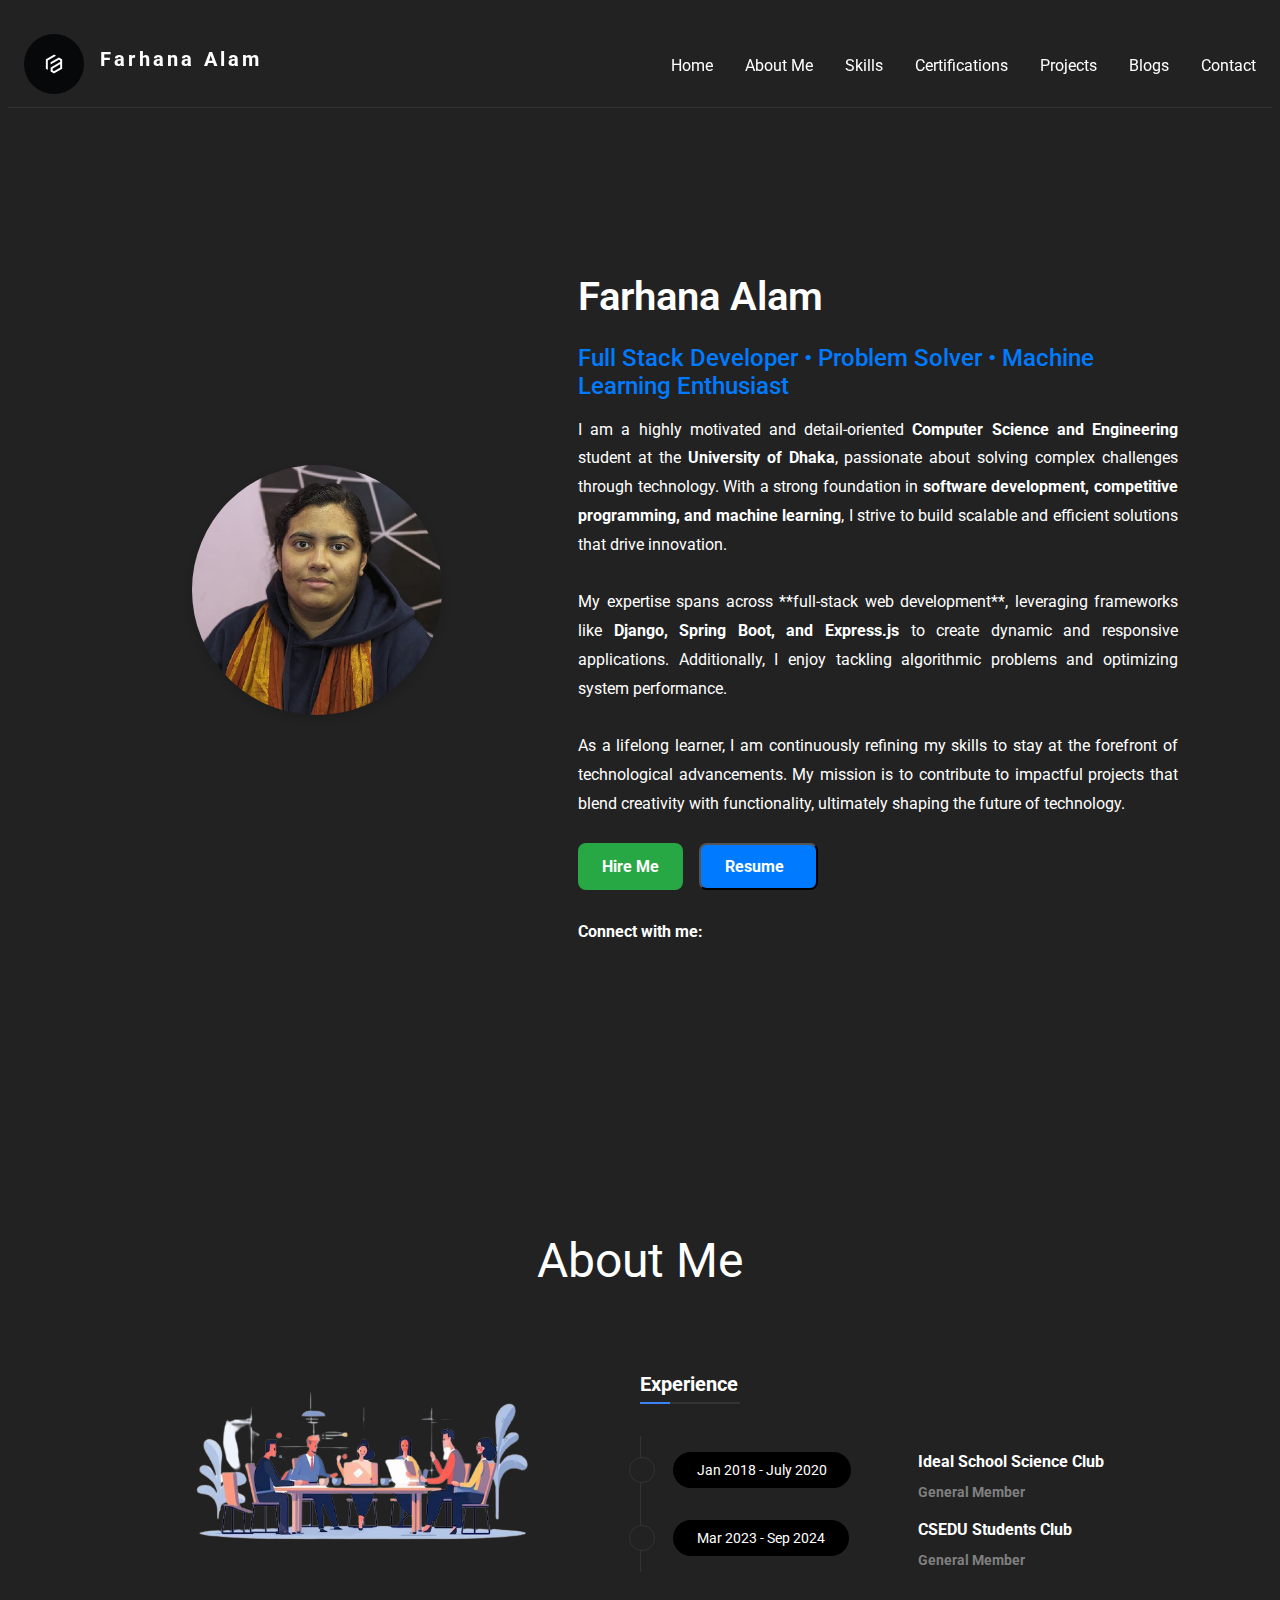
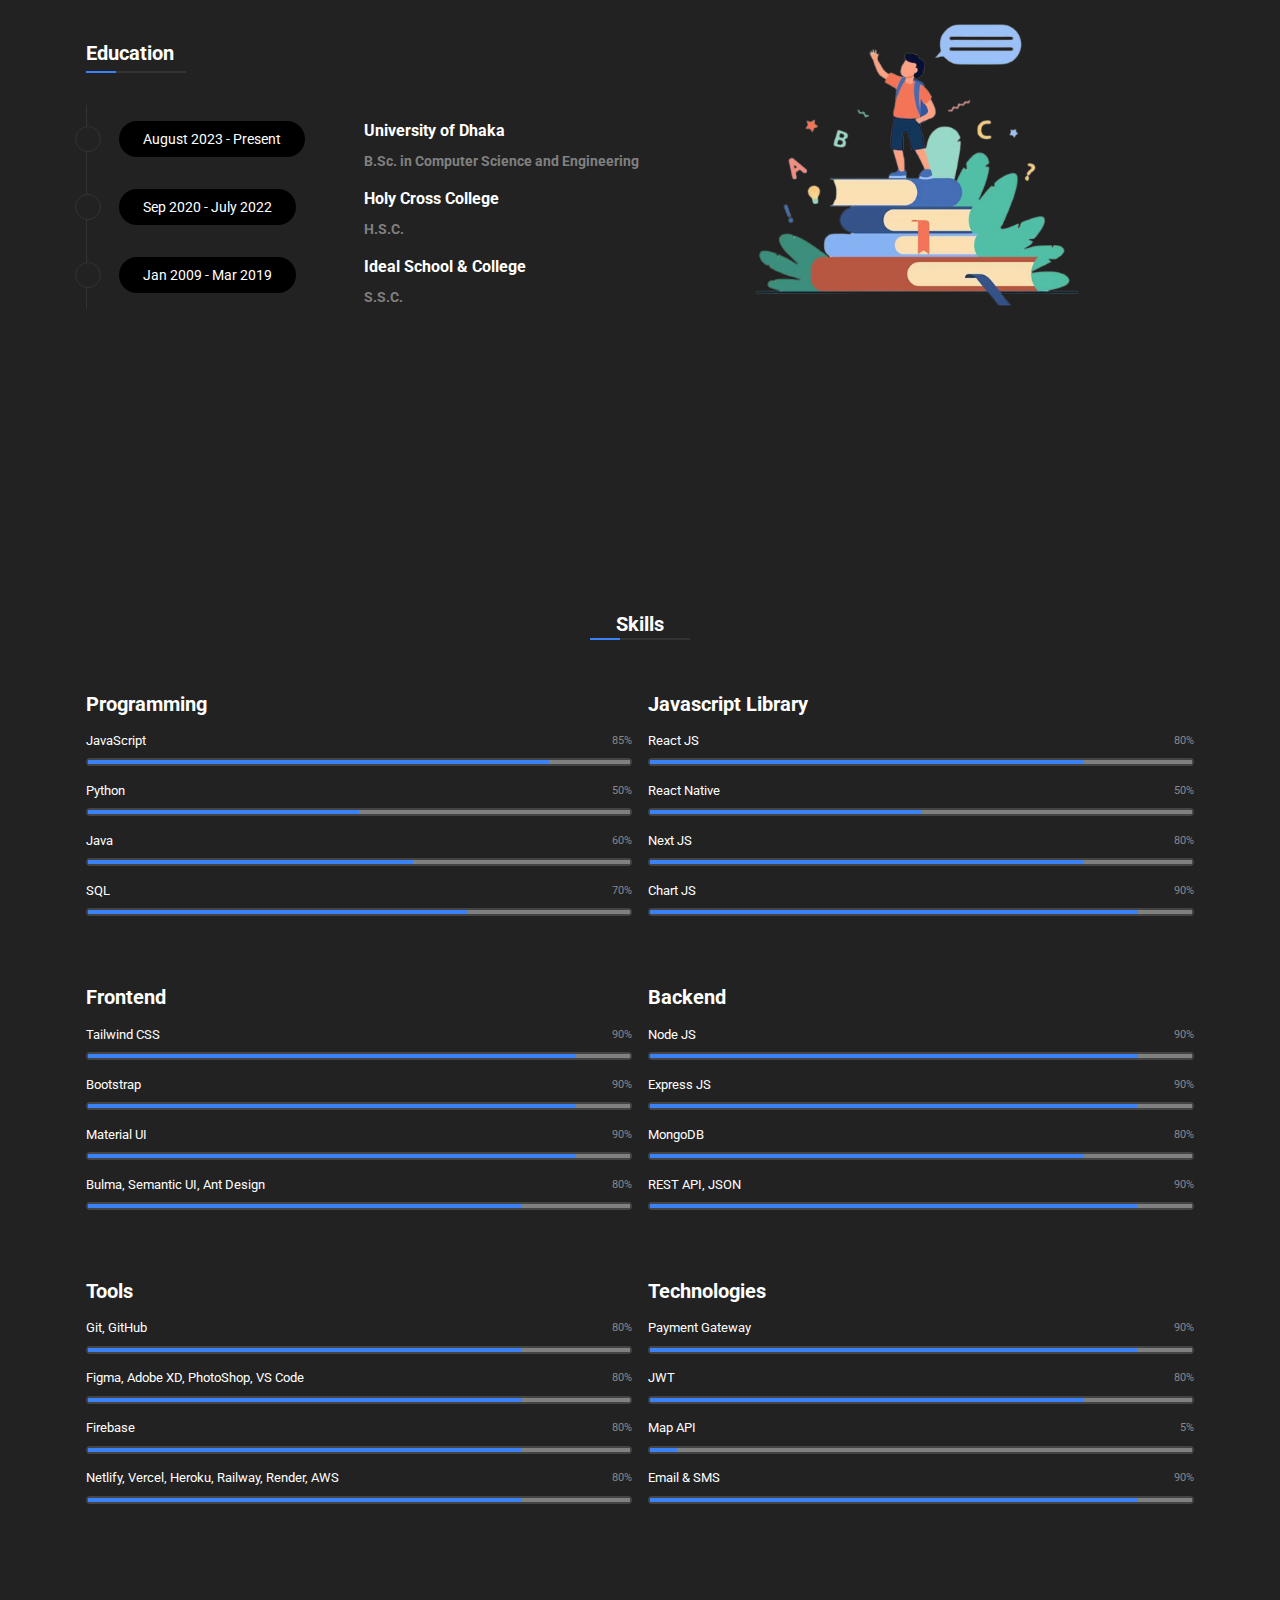
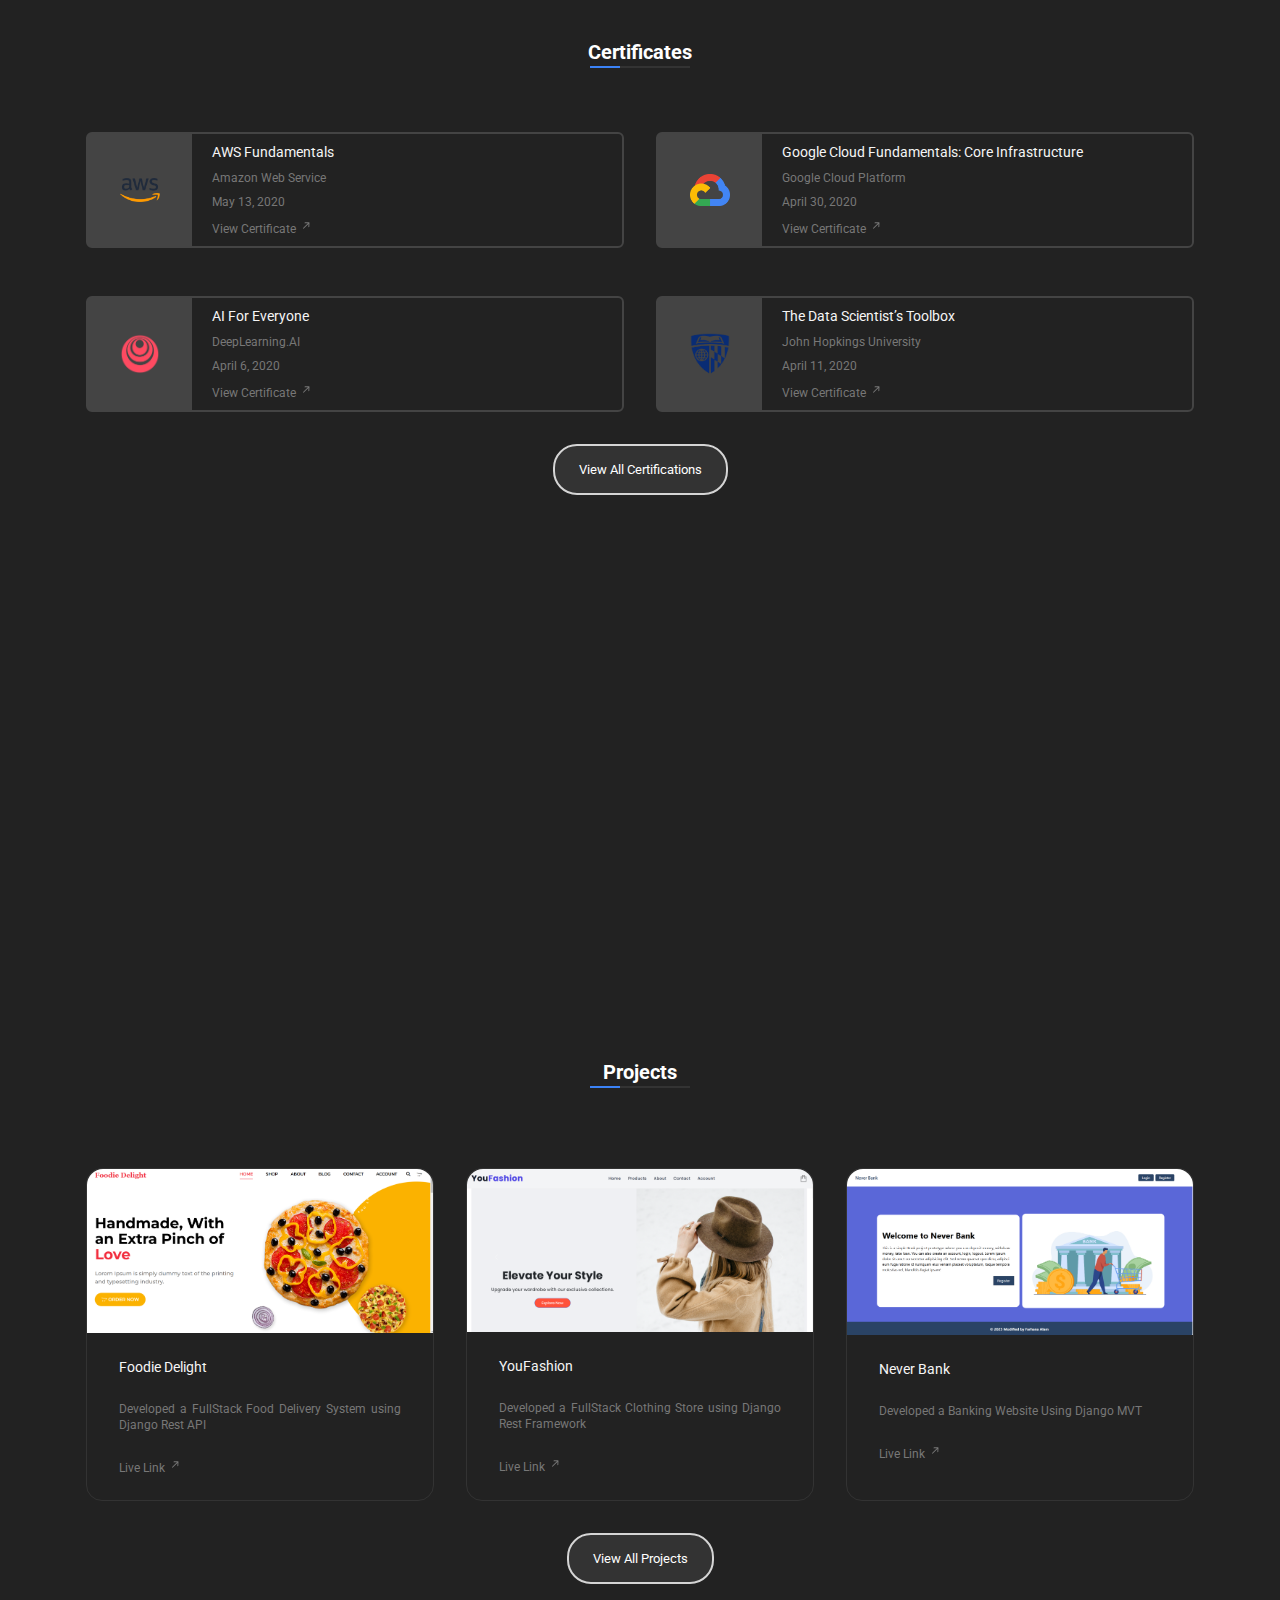
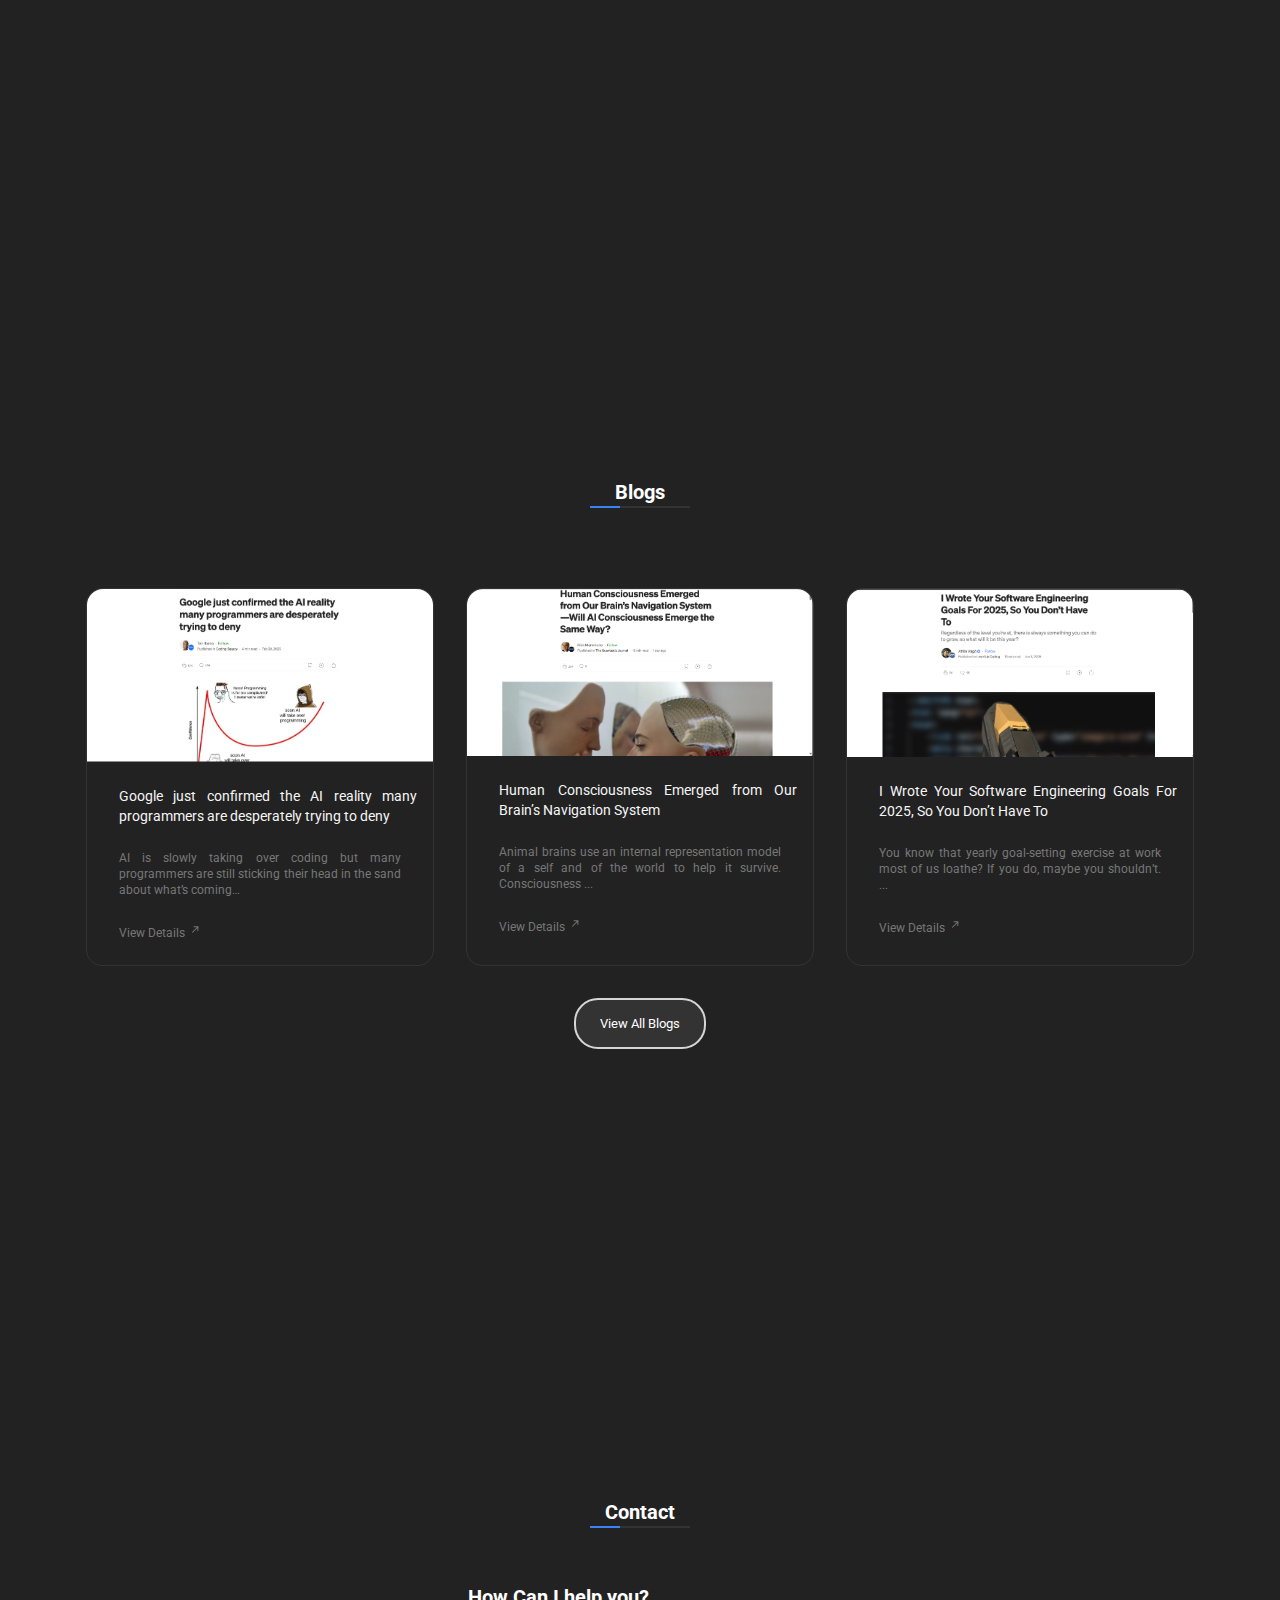
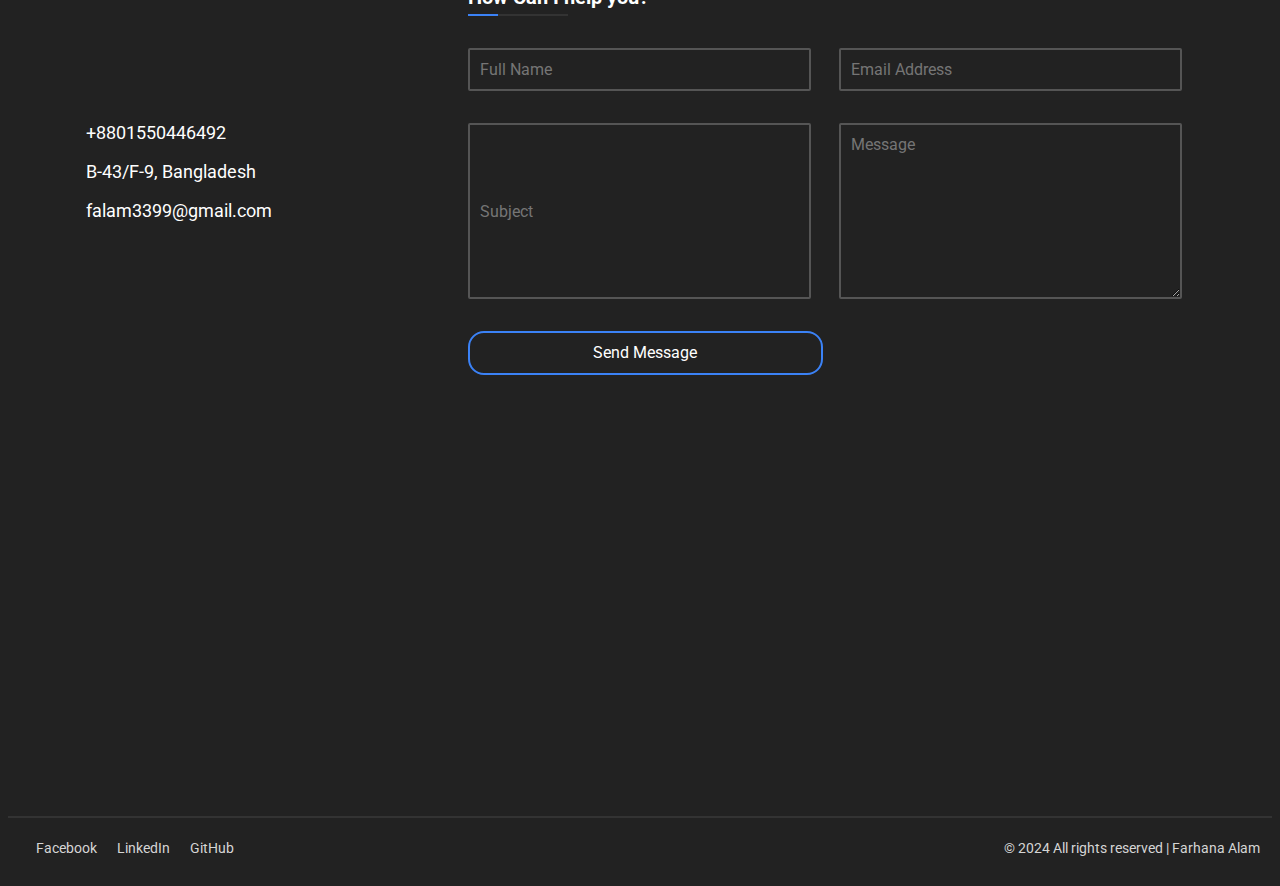
==== commit 4d205a8a: "image prfected" ====
--- a/index.html
+++ b/index.html
@@ -58,7 +58,7 @@
     <div id="about" class="container">
         <div class="hero-container">
             <div class="hero-left">
-                <img src="./images/Farhana.jpg" alt="photo" width="300" class="hero-image circular-image">
+                <img src="./images/farhana4.png" alt="photo" width="300" class="hero-image circular-image">
             </div>
             
                 
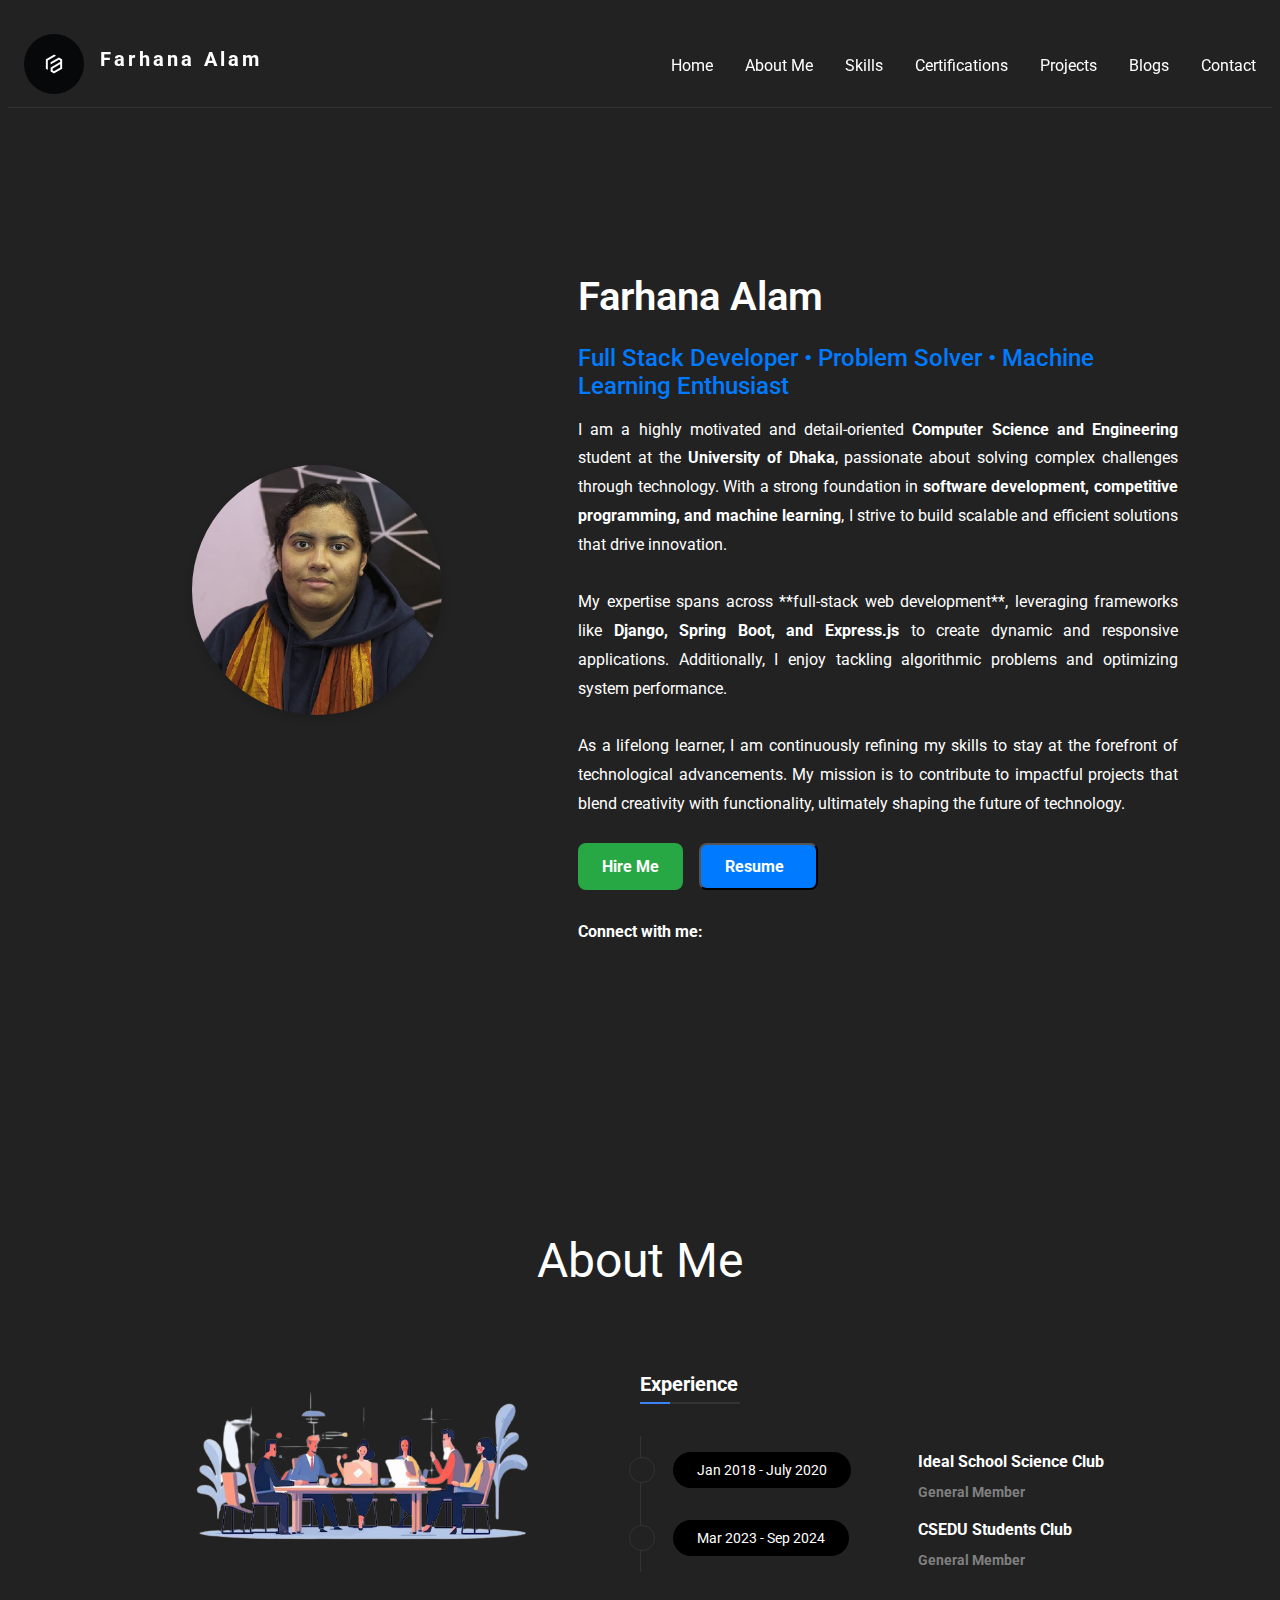
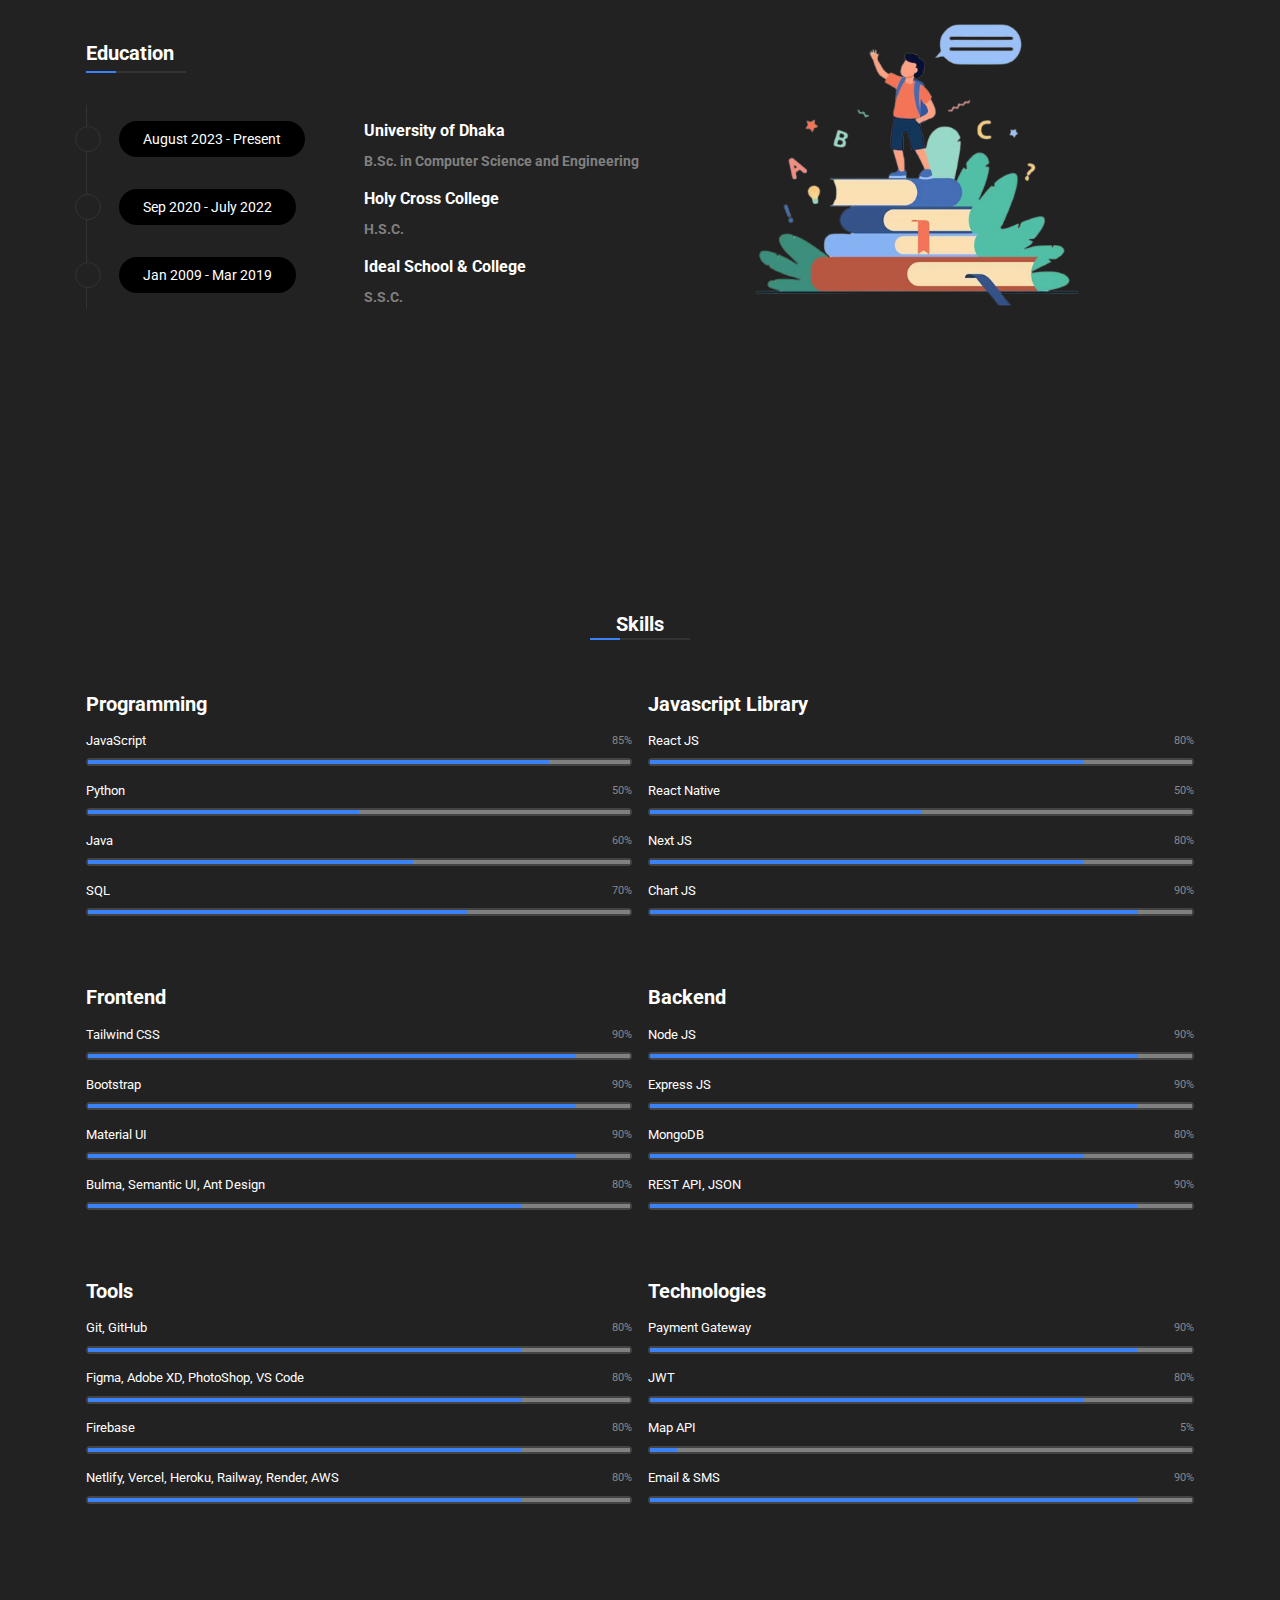
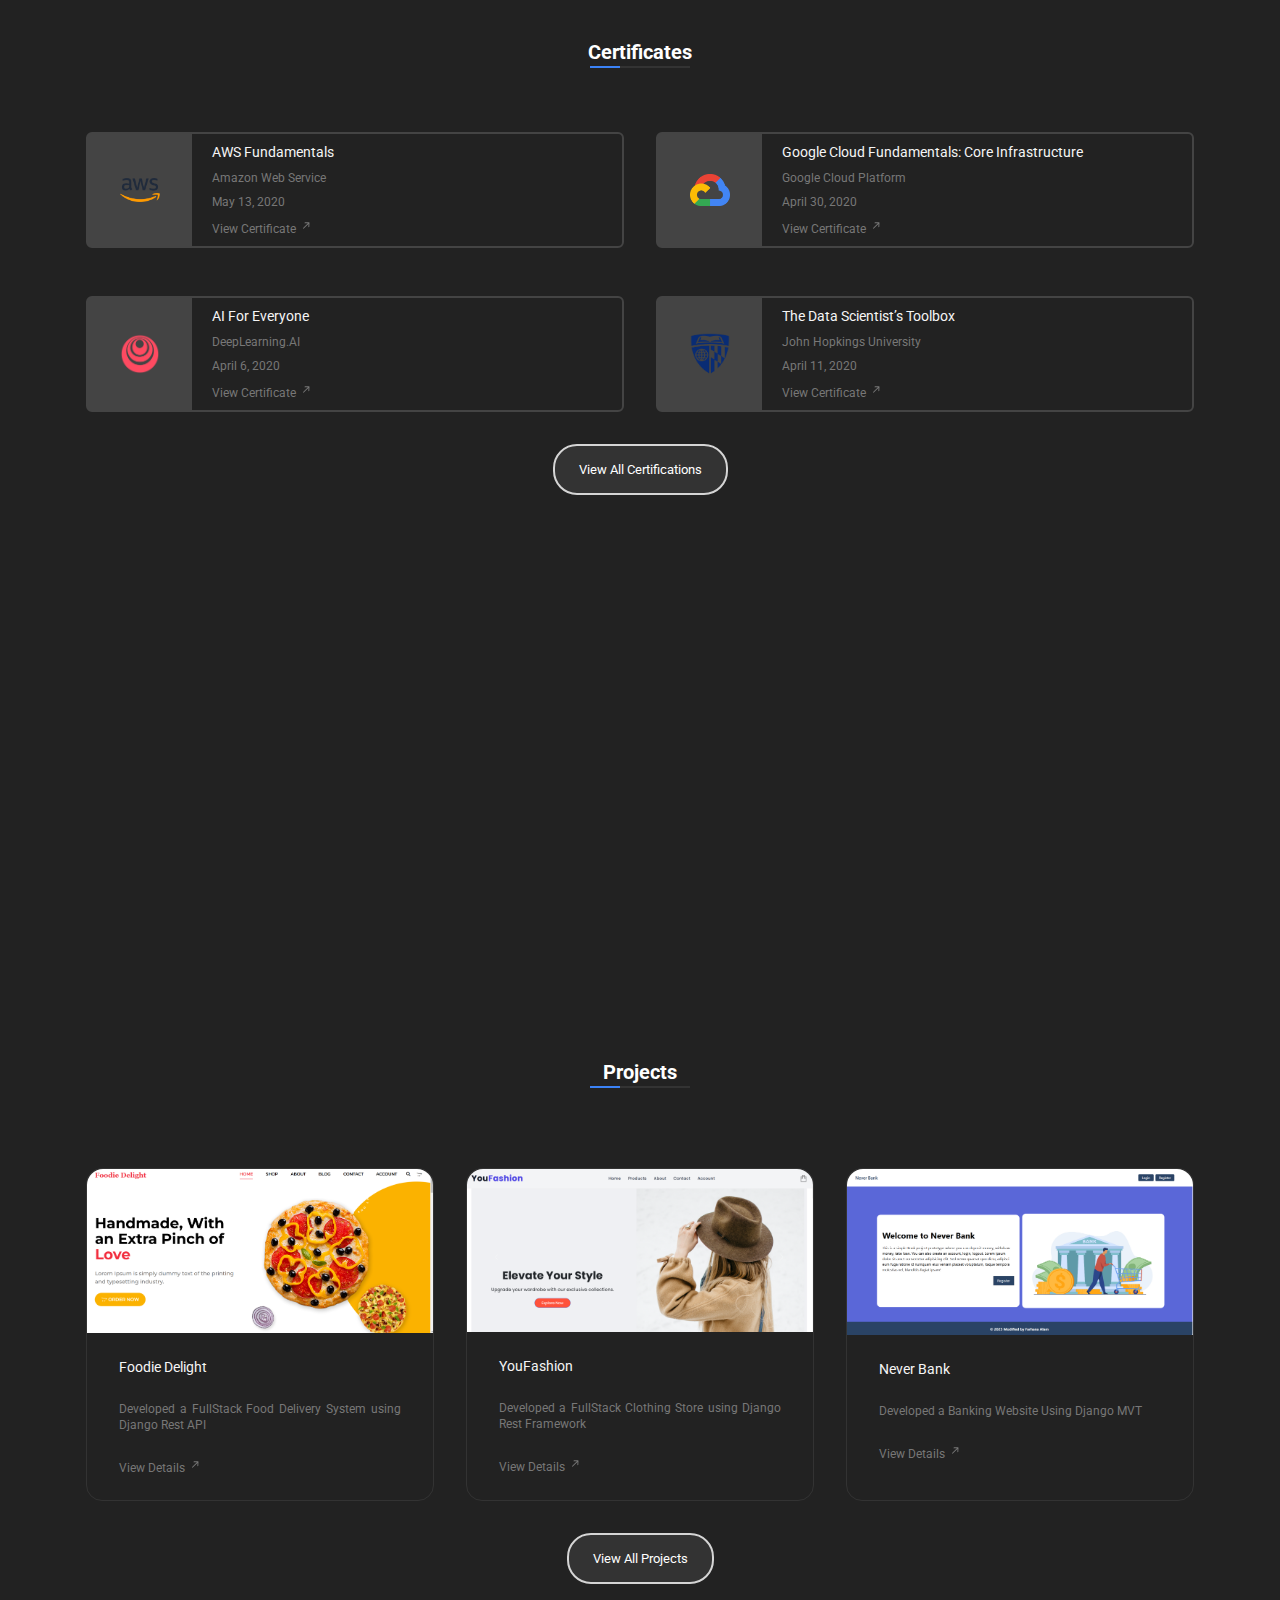
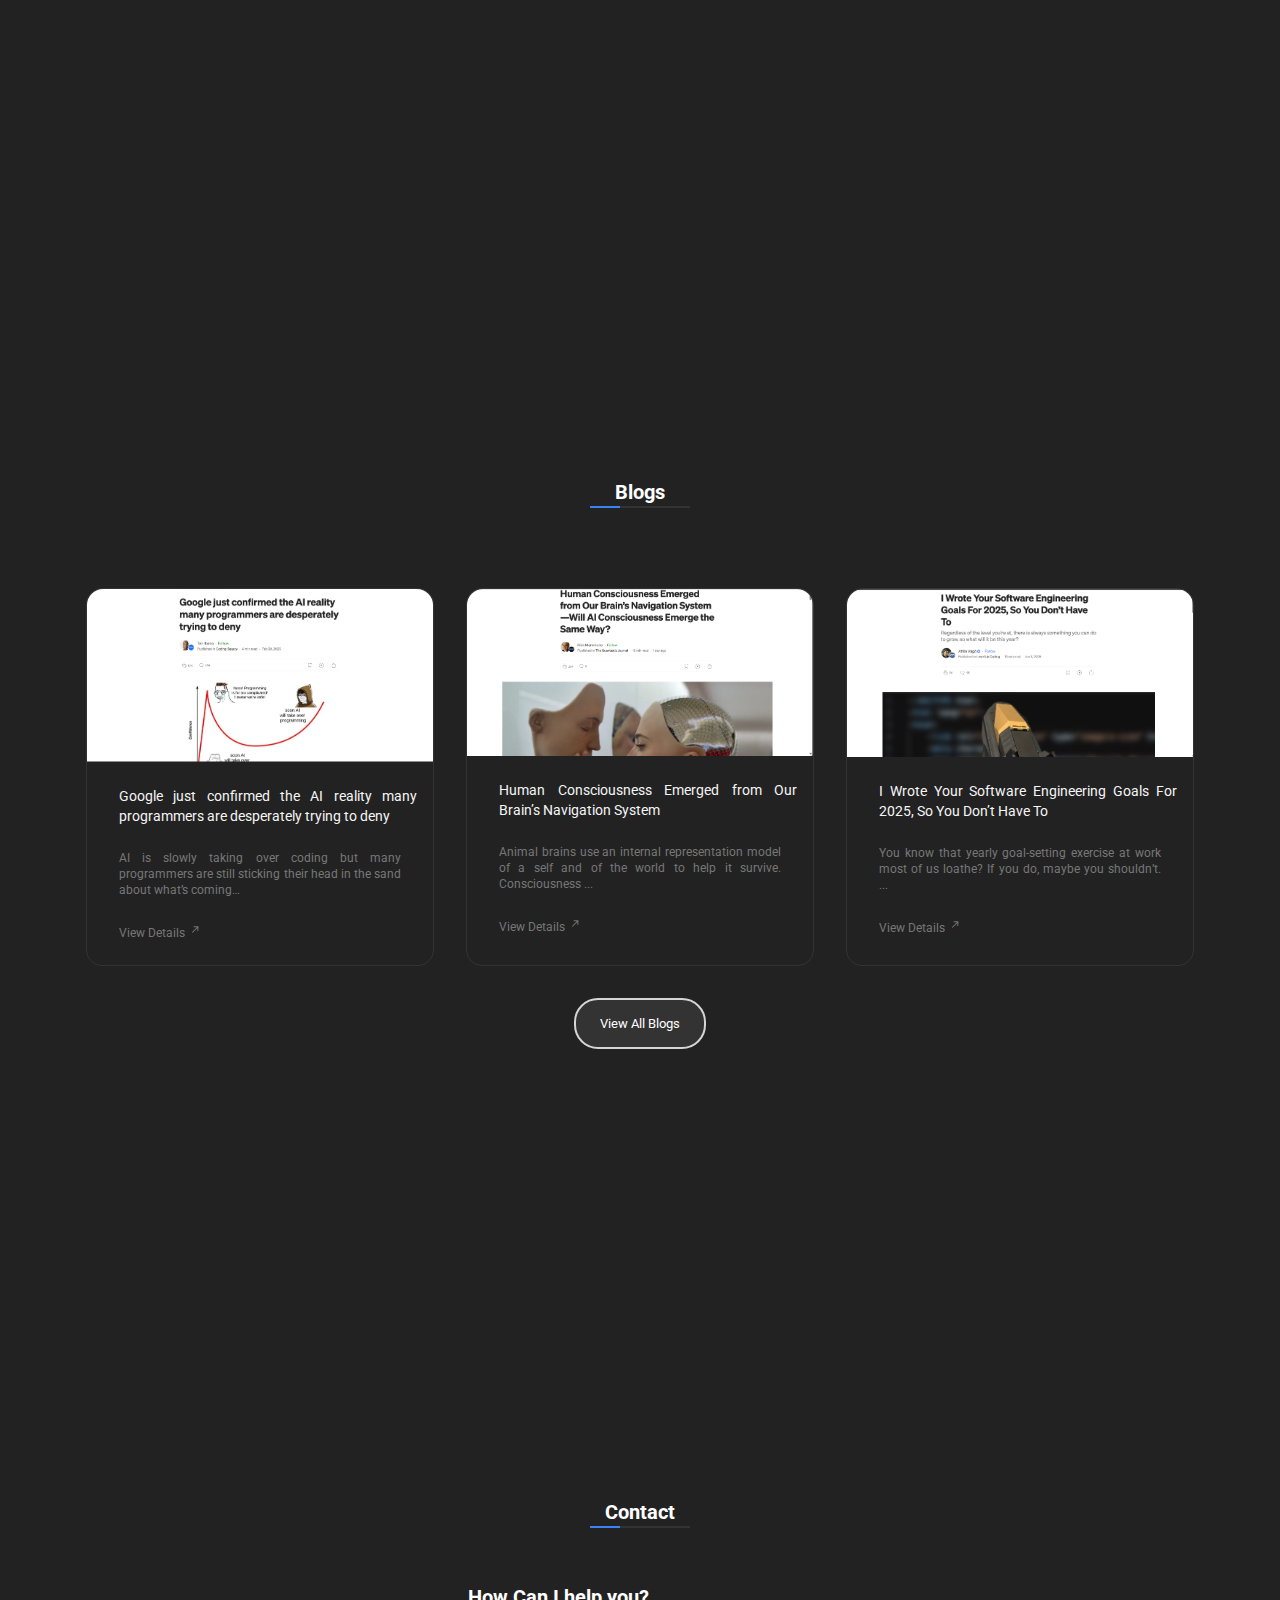
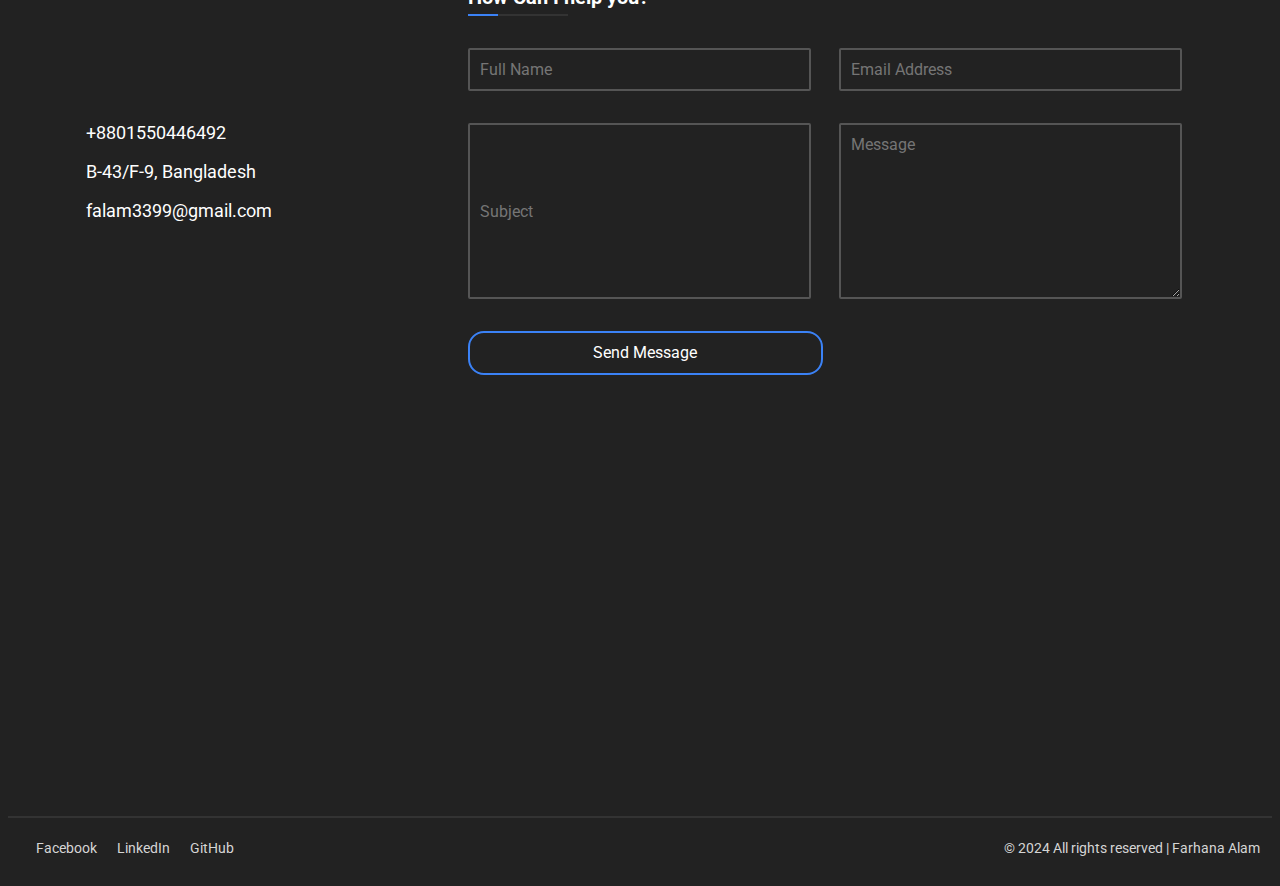
==== commit ea206afc: "project page" ====
--- a/index.html
+++ b/index.html
@@ -487,7 +487,7 @@
                     <div class="project-description">
                         <h2 class="project-name">Foodie Delight</h2>
                         <p class="project-description">Developed a FullStack Food Delivery System using Django Rest API</p>
-                        <a href="https://foodie-delight-frontend.vercel.app/" target="_blank" class="project-link">Live Link <img
+                        <a href="projectDetails2.html" target="_blank" class="project-link">View Details <img
                                 src="./images/upperright.svg" class="upper-right-icon" width="15" alt=""></a>
                     </div>
                 </div>
@@ -497,7 +497,7 @@
                     <div class="project-description">
                         <h2 class="project-name">YouFashion</h2>
                         <p class="project-description">Developed a FullStack Clothing Store using Django Rest Framework</p>
-                        <a href="https://you-fashion-frontend.vercel.app/" target="_blank" class="project-link">Live Link <img
+                        <a href="projectDetails1.html" target="_blank" class="project-link">View Details <img
                                 src="./images/upperright.svg" class="upper-right-icon" width="15" alt=""></a>
                     </div>
                 </div>
@@ -507,7 +507,7 @@
                 <div class="project-description">
                     <h2 class="project-name">Never Bank</h2>
                     <p class="project-description">Developed a Banking Website Using Django MVT</p>
-                    <a href="https://never-bank.onrender.com/" target="_blank" class="project-link">Live Link <img
+                    <a href="https://never-bank.onrender.com/" target="_blank" class="project-link">View Details <img
                             src="./images/upperright.svg" class="upper-right-icon" width="15" alt=""></a>
                 </div>
             </div>
